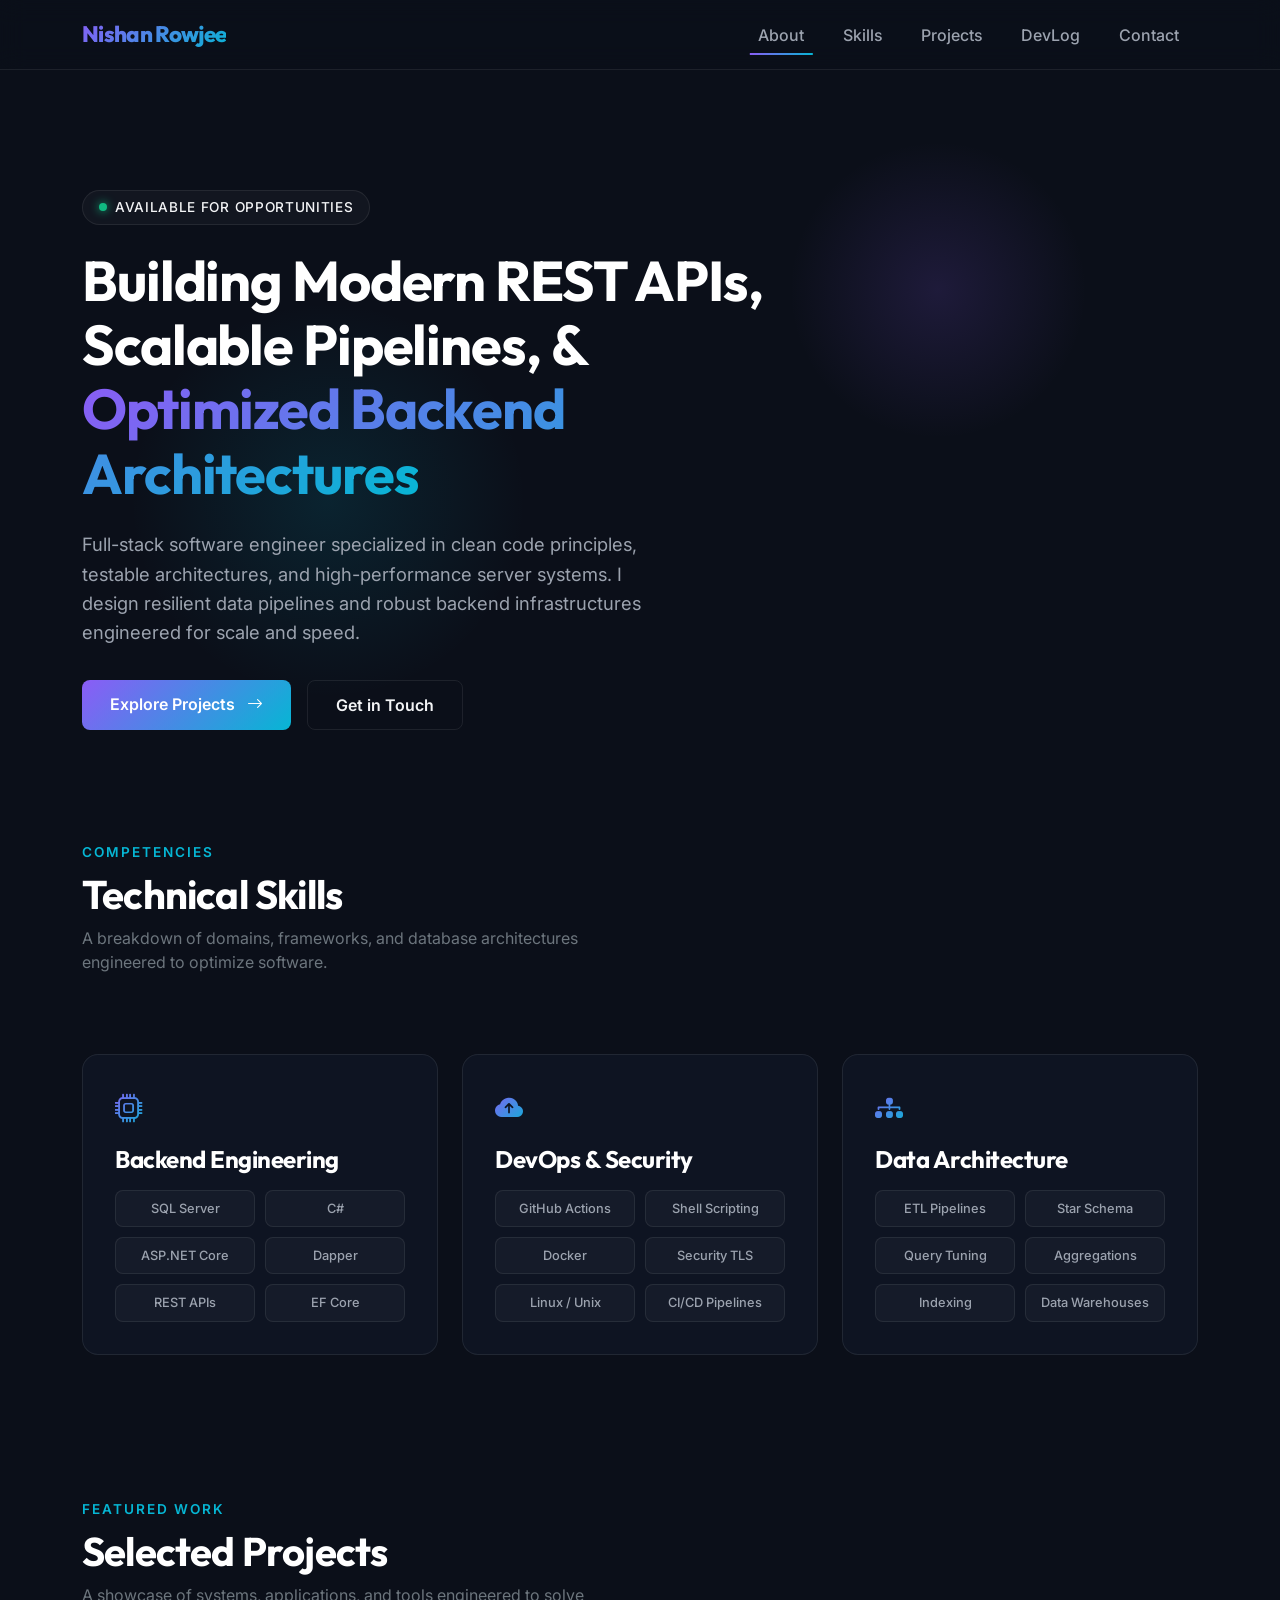
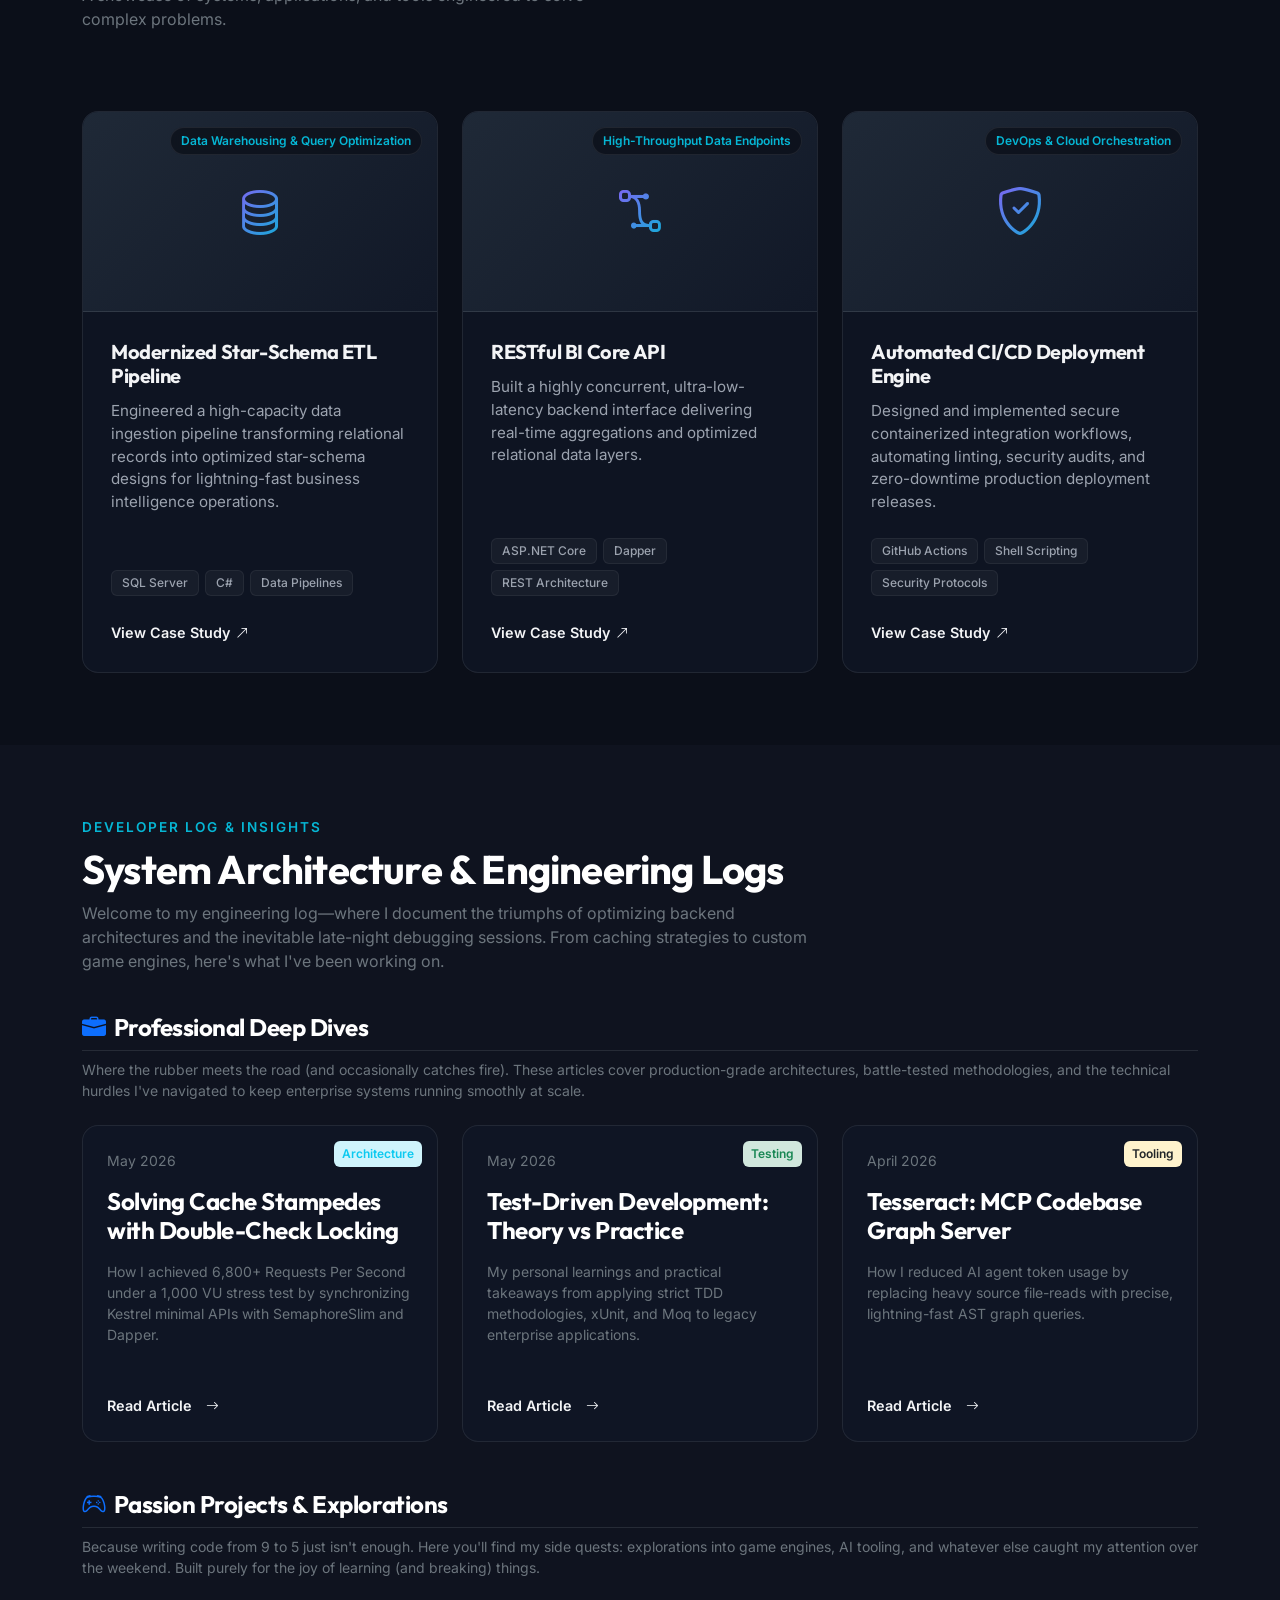
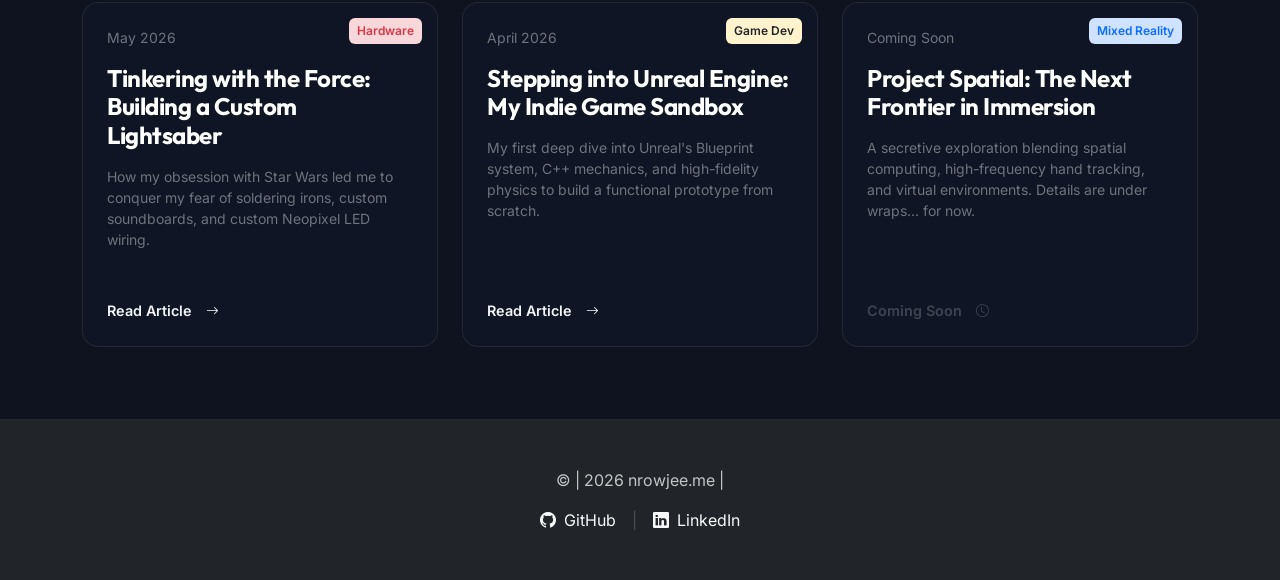
==== index.html @ 23c6cfbb "feat: add new blog posts and update site data and index page" ====
<!DOCTYPE html>
<html lang="en">

<head>
    <meta charset="UTF-8">
    <meta name="viewport" content="width=device-width, initial-scale=1.0">
    <title>Nishan Rowjee | Portfolio</title>

    <!-- SEO & Open Graph (OG) Meta Tags -->
    <meta name="description"
        content="Portfolio of Nishan Rowjee, showcasing high-performance REST APIs, scalable data pipelines, and optimized backend architectures.">
    <meta name="author" content="Nishan Rowjee">

    <!-- Open Graph / Facebook -->
    <meta property="og:type" content="website">
    <meta property="og:url" content="https://nrowjee.me/">
    <meta property="og:title" content="Nishan Rowjee | Backend Software Engineer">
    <meta property="og:description"
        content="Specialized in clean code principles, high-performance REST APIs, scalable data pipelines, and optimized backend infrastructures.">
    <meta property="og:image" content="https://nrowjee.me/assets/img/metadata-preview.png">

    <!-- Twitter -->
    <meta property="twitter:card" content="summary_large_image">
    <meta property="twitter:title" content="Nishan Rowjee | Backend Software Engineer">
    <meta property="twitter:description"
        content="Specialized in clean code, scalable data systems, and DevOps engineering.">

    <!-- Google Fonts: Outfit (Headings) and Inter (Body) -->
    <link rel="preconnect" href="https://fonts.googleapis.com">
    <link rel="preconnect" href="https://fonts.gstatic.com" crossorigin>
    <link
        href="https://fonts.googleapis.com/css2?family=Inter:wght@400;500;600;700&family=Outfit:wght@600;700;800&display=swap"
        rel="stylesheet">

    <!-- Bootstrap 5 CSS CDN -->
    <link href="https://cdn.jsdelivr.net/npm/bootstrap@5.3.3/dist/css/bootstrap.min.css" rel="stylesheet"
        integrity="sha384-QWTKZyjpPEjISv5WaRU9OFeRpok6YctnYmDr5pNlyT2bRjXh0JMhjY6hW+ALEwIH" crossorigin="anonymous">

    <!-- Bootstrap Icons CDN -->
    <link rel="stylesheet" href="https://cdn.jsdelivr.net/npm/bootstrap-icons@1.11.3/font/bootstrap-icons.min.css">

    <!-- Modular Custom Stylesheet -->
    <link rel="stylesheet" href="assets/css/style.css">
</head>

<body>

    <!-- 1. STICKY GLASSMORPHIC NAVBAR -->
    <nav class="navbar navbar-expand-lg navbar-dark sticky-top custom-navbar" id="main-nav">
        <div class="container">
            <a class="navbar-brand text-gradient" href="#">Nishan Rowjee</a>
            <button class="navbar-toggler border-0" type="button" data-bs-toggle="collapse"
                data-bs-target="#navbarContent" aria-controls="navbarContent" aria-expanded="false"
                aria-label="Toggle navigation">
                <span class="navbar-toggler-icon"></span>
            </button>
            <div class="collapse navbar-collapse" id="navbarContent">
                <ul class="navbar-nav ms-auto mb-2 mb-lg-0">
                    <li class="nav-item">
                        <a class="nav-link active" href="#about">About</a>
                    </li>
                    <li class="nav-item">
                        <a class="nav-link" href="#skills">Skills</a>
                    </li>
                    <li class="nav-item">
                        <a class="nav-link" href="#projects">Projects</a>
                    </li>
                    <li class="nav-item">
                        <a class="nav-link" href="#blog">DevLog</a>
                    </li>
                    <li class="nav-item">
                        <a class="nav-link" href="#contact">Contact</a>
                    </li>
                </ul>
            </div>
        </div>
    </nav>

    <!-- 2. HERO SECTION -->
    <header class="hero-section" id="about">
        <!-- Decorative Backdrop Gradients -->
        <div class="hero-decor-1"></div>
        <div class="hero-decor-2"></div>

        <div class="container">
            <div class="row align-items-center">
                <div class="col-lg-8">
                    <!-- Status Badge -->
                    <div class="hero-badge">
                        <span class="status-dot"></span>
                        Available for Opportunities
                    </div>

                    <!-- Headline -->
                    <h1 class="hero-title text-white">
                        Building Modern REST APIs, Scalable Pipelines, & <br>
                        <span class="text-gradient">Optimized Backend Architectures</span>
                    </h1>

                    <!-- Sub-text -->
                    <p class="hero-lead">
                        Full-stack software engineer specialized in clean code principles, testable architectures, and
                        high-performance server systems. I design resilient data pipelines and robust backend
                        infrastructures engineered for scale and speed.
                    </p>

                    <!-- Call To Action Buttons -->
                    <div class="d-flex flex-wrap gap-3">
                        <a href="#projects" class="btn btn-primary-custom glow-on-hover">
                            Explore Projects <i class="bi bi-arrow-right ms-2"></i>
                        </a>
                        <a href="#contact" class="btn btn-secondary-custom">
                            Get in Touch
                        </a>
                    </div>
                </div>
            </div>
        </div>
    </header>

    <!-- 2.5 CORE TECHNICAL SKILLS SECTION -->
    <section class="py-5" id="skills">
        <div class="container py-4">
            <div class="row section-title-area text-center text-md-start">
                <div class="col-lg-6">
                    <span class="section-subtitle">Competencies</span>
                    <h2 class="text-white fs-1">Technical Skills</h2>
                    <p class="text-secondary mt-2">A breakdown of domains, frameworks, and database architectures
                        engineered to optimize software.</p>
                </div>
            </div>

            <div class="row g-4">
                <!-- Skill Category 1 -->
                <div class="col-md-4">
                    <div class="skills-category-card">
                        <i class="bi bi-cpu skills-icon"></i>
                        <h3 class="text-white fs-4 mb-3">Backend Engineering</h3>
                        <div class="skills-grid">
                            <span class="skill-tag">SQL Server</span>
                            <span class="skill-tag">C#</span>
                            <span class="skill-tag">ASP.NET Core</span>
                            <span class="skill-tag">Dapper</span>
                            <span class="skill-tag">REST APIs</span>
                            <span class="skill-tag">EF Core</span>
                        </div>
                    </div>
                </div>
                <!-- Skill Category 2 -->
                <div class="col-md-4">
                    <div class="skills-category-card">
                        <i class="bi bi-cloud-arrow-up-fill skills-icon"></i>
                        <h3 class="text-white fs-4 mb-3">DevOps &amp; Security</h3>
                        <div class="skills-grid">
                            <span class="skill-tag">GitHub Actions</span>
                            <span class="skill-tag">Shell Scripting</span>
                            <span class="skill-tag">Docker</span>
                            <span class="skill-tag">Security TLS</span>
                            <span class="skill-tag">Linux / Unix</span>
                            <span class="skill-tag">CI/CD Pipelines</span>
                        </div>
                    </div>
                </div>
                <!-- Skill Category 3 -->
                <div class="col-md-4">
                    <div class="skills-category-card">
                        <i class="bi bi-diagram-3-fill skills-icon"></i>
                        <h3 class="text-white fs-4 mb-3">Data Architecture</h3>
                        <div class="skills-grid">
                            <span class="skill-tag">ETL Pipelines</span>
                            <span class="skill-tag">Star Schema</span>
                            <span class="skill-tag">Query Tuning</span>
                            <span class="skill-tag">Aggregations</span>
                            <span class="skill-tag">Indexing</span>
                            <span class="skill-tag">Data Warehouses</span>
                        </div>
                    </div>
                </div>
            </div>
        </div>
    </section>

    <!-- 3. PROJECTS GRID SECTION -->
    <section class="py-5" id="projects">
        <div class="container py-4">
            <!-- Header Grid Title -->
            <div class="row section-title-area text-center text-md-start">
                <div class="col-lg-6">
                    <span class="section-subtitle">Featured Work</span>
                    <h2 class="text-white fs-1">Selected Projects</h2>
                    <p class="text-secondary mt-2">A showcase of systems, applications, and tools engineered to solve
                        complex problems.</p>
                </div>
            </div>

            <!-- 3-Card Responsive Grid Wrapper -->
            <div class="row row-cols-1 row-cols-md-2 row-cols-lg-3 g-4">

                <!-- Project Card 1 -->
                <div class="col">
                    <article class="glass-card">
                        <div class="card-img-wrapper">
                            <span class="card-badge">Data Warehousing & Query Optimization</span>
                            <i class="bi bi-database project-icon"></i>
                        </div>
                        <div class="card-body">
                            <h3 class="card-title">Modernized Star-Schema ETL Pipeline</h3>
                            <p class="card-text">
                                Engineered a high-capacity data ingestion pipeline transforming relational records into
                                optimized star-schema designs for lightning-fast business intelligence operations.
                            </p>
                            <div class="tech-tags">
                                <span class="tech-pill">SQL Server</span>
                                <span class="tech-pill">C#</span>
                                <span class="tech-pill">Data Pipelines</span>
                            </div>
                            <div>
                                <a href="#" class="card-link" data-bs-toggle="modal" data-bs-target="#starSchemaModal"
                                    role="button" aria-label="View Modernized Star-Schema ETL Pipeline case study">
                                    View Case Study <i class="bi bi-arrow-up-right"></i>
                                </a>
                            </div>
                        </div>
                    </article>
                </div>

                <!-- Project Card 2 -->
                <div class="col">
                    <article class="glass-card">
                        <div class="card-img-wrapper">
                            <span class="card-badge">High-Throughput Data Endpoints</span>
                            <i class="bi bi-bezier2 project-icon"></i>
                        </div>
                        <div class="card-body">
                            <h3 class="card-title">RESTful BI Core API</h3>
                            <p class="card-text">
                                Built a highly concurrent, ultra-low-latency backend interface delivering real-time
                                aggregations and optimized relational data layers.
                            </p>
                            <div class="tech-tags">
                                <span class="tech-pill">ASP.NET Core</span>
                                <span class="tech-pill">Dapper</span>
                                <span class="tech-pill">REST Architecture</span>
                            </div>
                            <div>
                                <a href="#" class="card-link" data-bs-toggle="modal" data-bs-target="#biApiModal"
                                    role="button" aria-label="View RESTful BI Core API case study">
                                    View Case Study <i class="bi bi-arrow-up-right"></i>
                                </a>
                            </div>
                        </div>
                    </article>
                </div>

                <!-- Project Card 3 -->
                <div class="col">
                    <article class="glass-card">
                        <div class="card-img-wrapper">
                            <span class="card-badge">DevOps & Cloud Orchestration</span>
                            <i class="bi bi-shield-check project-icon"></i>
                        </div>
                        <div class="card-body">
                            <h3 class="card-title">Automated CI/CD Deployment Engine</h3>
                            <p class="card-text">
                                Designed and implemented secure containerized integration workflows, automating linting,
                                security audits, and zero-downtime production deployment releases.
                            </p>
                            <div class="tech-tags">
                                <span class="tech-pill">GitHub Actions</span>
                                <span class="tech-pill">Shell Scripting</span>
                                <span class="tech-pill">Security Protocols</span>
                            </div>
                            <div>
                                <a href="#" class="card-link" data-bs-toggle="modal" data-bs-target="#cicdModal"
                                    role="button" aria-label="View Automated CI/CD Deployment Engine case study">
                                    View Case Study <i class="bi bi-arrow-up-right"></i>
                                </a>
                            </div>
                        </div>
                    </article>
                </div>

            </div>
        </div>
    </section>

    <!-- 3.5 DEVELOPER BLOG SECTION -->
    <section class="py-5" id="blog" style="background-color: #0f131f;">
        <div class="container py-4">
            <div class="row section-title-area text-center text-md-start mb-4">
                <div class="col-lg-8">
                    <span class="section-subtitle">Developer Log & Insights</span>
                    <h2 class="text-white fs-1">System Architecture & Engineering Logs</h2>
                    <p class="text-secondary mt-2">
                        Welcome to my engineering log—where I document the triumphs of optimizing backend architectures
                        and the inevitable late-night debugging sessions. From caching strategies to custom game
                        engines, here's what I've been working on.
                    </p>
                </div>
            </div>

            <!-- Professional Section -->
            <div class="mb-4">
                <h3 class="text-white fs-4 mt-4 mb-2 border-bottom border-secondary border-opacity-25 pb-2">
                    <i class="bi bi-briefcase-fill me-2 text-primary"></i>Professional Deep Dives
                </h3>
                <p class="text-secondary small">
                    Where the rubber meets the road (and occasionally catches fire). These articles cover
                    production-grade architectures, battle-tested methodologies, and the technical hurdles I've
                    navigated to keep enterprise systems running smoothly at scale.
                </p>
            </div>
            <div class="row row-cols-1 row-cols-md-3 g-4 mb-5" id="devlog-professional-container"></div>

            <!-- Passion Projects Section -->
            <div class="mb-4 mt-5">
                <h3 class="text-white fs-4 mb-2 border-bottom border-secondary border-opacity-25 pb-2">
                    <i class="bi bi-controller me-2 text-primary"></i>Passion Projects & Explorations
                </h3>
                <p class="text-secondary small">
                    Because writing code from 9 to 5 just isn't enough. Here you'll find my side quests: explorations
                    into game engines, AI tooling, and whatever else caught my attention over the weekend. Built purely
                    for the joy of learning (and breaking) things.
                </p>
            </div>
            <div class="row row-cols-1 row-cols-md-3 g-4" id="devlog-passion-container"></div>
        </div>
    </section>

    <!-- 4. CONTACT & FOOTER SECTION -->
    <hr class="border-secondary opacity-25 m-0">
    <footer class="py-5 text-white" id="contact" style="background-color: #212529 !important;">
        <div class="container text-center">
            <p class="text-light opacity-75 mb-3">
                &copy; | 2026 nrowjee.me |
            </p>
            <div class="d-flex justify-content-center gap-3">
                <a href="https://github.com/Raienryujin" target="_blank" rel="noopener noreferrer"
                    class="text-light text-decoration-none link-secondary">
                    <i class="bi bi-github me-1"></i> GitHub
                </a>
                <span class="text-secondary opacity-50">|</span>
                <a href="https://www.linkedin.com/in/nrowjee/" class="text-light text-decoration-none link-secondary">
                    <i class="bi bi-linkedin me-1"></i> LinkedIn
                </a>
            </div>
        </div>
    </footer>

    <!-- CASE STUDY MODALS -->
    <!-- CASE STUDY MODAL 1 -->
    <div class="modal fade glass-modal" id="starSchemaModal" tabindex="-1" aria-labelledby="starSchemaModalLabel"
        aria-hidden="true">
        <div class="modal-dialog modal-dialog-centered modal-lg">
            <div class="modal-content">
                <div class="modal-header">
                    <h2 class="modal-title fs-4 text-white" id="starSchemaModalLabel">Case Study: Modernized Star-Schema
                        ETL Pipeline</h2>
                    <button type="button" class="btn-close" data-bs-dismiss="modal" aria-label="Close"></button>
                </div>
                <div class="modal-body">
                    <div class="row g-4">
                        <div class="col-md-6">
                            <div class="modal-detail-card">
                                <h3 class="modal-section-title">The Challenge</h3>
                                <p class="text-secondary small mb-0">
                                    A complex, legacy SQL stored procedure processing massive daily timesheet and
                                    transactional records was causing massive database thread blocks and 6+ hour
                                    reporting latency.
                                </p>
                            </div>
                        </div>
                        <div class="col-md-6">
                            <div class="modal-detail-card">
                                <h3 class="modal-section-title">The Solution</h3>
                                <p class="text-secondary small mb-3">
                                    Transitioned processing logic entirely out of the database layer into a decoupled,
                                    high-performance C# migration engine. Remodeled the transactional operational stores
                                    into a pristine Star Schema data warehouse with highly optimized dimensional tables
                                    and columnstore indexing.
                                </p>
                                <div class="text-center p-3 mb-3 border border-secondary rounded border-opacity-25">
                                    <em class="text-secondary small">[ Architecture / C4 Model Diagram Placeholder
                                        ]</em>
                                </div>
                            </div>
                        </div>
                        <div class="col-12">
                            <div class="modal-detail-card">
                                <h3 class="modal-section-title">Key Architecture &amp; Metrics</h3>
                                <ul class="text-secondary small mb-0">
                                    <li><strong>Query Latency reduced by 94%</strong> (analytical lookups down from
                                        minutes to sub-seconds).</li>
                                    <li><strong>Strict Transactional Data Integrity</strong> using safe decoupled
                                        batch-loading pipelines handling millions of rows.</li>
                                    <li>Processing over <strong>5,000,000 daily transactional records</strong> with
                                        automated validation and zero sync errors.</li>
                                </ul>
                                <div class="bg-dark border border-secondary border-opacity-25 rounded p-3 mt-4">
                                    <p class="text-secondary small mb-3">
                                        Due to enterprise confidentiality, the original source code is private. However,
                                        you can review a sanitized, open-source implementation of this core
                                        architectural pattern on my GitHub.
                                    </p>
                                    <a href="#" class="btn btn-primary btn-sm btn-primary-custom" role="button">
                                        View Sanctioned PoC Repository
                                    </a>
                                </div>
                            </div>
                        </div>
                    </div>
                </div>
                <div class="modal-footer">
                    <button type="button" class="btn btn-secondary-custom btn-sm" data-bs-dismiss="modal">Close
                        Project</button>
                </div>
            </div>
        </div>
    </div>

    <!-- CASE STUDY MODAL 2 -->
    <div class="modal fade glass-modal" id="biApiModal" tabindex="-1" aria-labelledby="biApiModalLabel"
        aria-hidden="true">
        <div class="modal-dialog modal-dialog-centered modal-lg">
            <div class="modal-content">
                <div class="modal-header">
                    <h2 class="modal-title fs-4 text-white" id="biApiModalLabel">Case Study: RESTful BI Core API</h2>
                    <button type="button" class="btn-close" data-bs-dismiss="modal" aria-label="Close"></button>
                </div>
                <div class="modal-body">
                    <div class="row g-4">
                        <div class="col-md-6">
                            <div class="modal-detail-card">
                                <h3 class="modal-section-title">The Challenge</h3>
                                <p class="text-secondary small mb-0">
                                    Analytical dashboards experienced devastating database thread pool exhaustion and
                                    severe latency bottlenecks when reading aggregate views under highly concurrent
                                    query streams.
                                </p>
                            </div>
                        </div>
                        <div class="col-md-6">
                            <div class="modal-detail-card">
                                <h3 class="modal-section-title">The Solution</h3>
                                <p class="text-secondary small mb-3">
                                    Built an ultra-low-latency ASP.NET Core Minimal API utilizing Dapper for
                                    zero-overhead SQL mapping. Implemented the **Lookaside Cache pattern** via
                                    <code>IMemoryCache</code> and resolved a database connection pool exhaustion (Cache
                                    Stampede) bottleneck under high load. This was achieved by introducing a
                                    **Double-Check Locking pattern** using a static
                                    <code>ConcurrentDictionary&lt;string, SemaphoreSlim&gt;</code> to serialize database
                                    hits during cold starts.
                                </p>
                                <div
                                    class="text-center p-3 mb-3 border border-secondary rounded border-opacity-25 bg-dark bg-opacity-50">
                                    <em class="text-white small font-monospace d-block mb-1">Double-Check Locking Cache
                                        Pattern</em>
                                    <span class="text-secondary small d-block">TryGetValue &rarr;
                                        SemaphoreSlim.WaitAsync() &rarr; TryGetValue (Again) &rarr; Dapper Query &rarr;
                                        Cache.Set()</span>
                                </div>
                            </div>
                        </div>
                        <div class="col-12">
                            <div class="modal-detail-card">
                                <h3 class="modal-section-title">Key Architecture &amp; Metrics</h3>
                                <ul class="text-secondary small mb-0">
                                    <li><strong>P(95) Latency of 0.66 ms:</strong> Flawless sub-millisecond
                                        responsiveness under massive concurrent load.</li>
                                    <li><strong>6,800+ Requests Per Second:</strong> Sustained high throughput under
                                        extreme stress test conditions.</li>
                                    <li><strong>1,000 Concurrent VUs:</strong> Handled massive concurrent virtual users
                                        with 100% request success rate (HTTP 200) and zero thread pool exhaustion.</li>
                                    <li><strong>Zero Log Overhead:</strong> Stripped blocking Kestrel loggers to
                                        eliminate internal logging bottlenecks.</li>
                                </ul>
                                <div class="bg-dark border border-secondary border-opacity-25 rounded p-3 mt-4">
                                    <p class="text-secondary small mb-2">
                                        Due to enterprise confidentiality, the original source code is private. However,
                                        you can review a sanitized, open-source implementation of this core
                                        architectural pattern on my GitHub.
                                    </p>
                                    <a href="https://github.com/Raienryujin/BiCore-HighConcurrency-PoC" target="_blank"
                                        rel="noopener noreferrer" class="btn btn-primary-custom btn-sm mt-2"
                                        role="button">
                                        <i class="bi bi-github me-1"></i> View Sanctioned PoC Repository
                                    </a>
                                </div>
                            </div>
                        </div>
                    </div>
                </div>
                <div class="modal-footer">
                    <button type="button" class="btn btn-secondary-custom btn-sm" data-bs-dismiss="modal">Close
                        Project</button>
                </div>
            </div>
        </div>
    </div>

    <!-- CASE STUDY MODAL 3 -->
    <div class="modal fade glass-modal" id="cicdModal" tabindex="-1" aria-labelledby="cicdModalLabel"
        aria-hidden="true">
        <div class="modal-dialog modal-dialog-centered modal-lg">
            <div class="modal-content">
                <div class="modal-header">
                    <h2 class="modal-title fs-4 text-white" id="cicdModalLabel">Case Study: Automated CI/CD Deployment
                        Engine</h2>
                    <button type="button" class="btn-close" data-bs-dismiss="modal" aria-label="Close"></button>
                </div>
                <div class="modal-body">
                    <div class="row g-4">
                        <div class="col-md-6">
                            <div class="modal-detail-card">
                                <h3 class="modal-section-title">The Challenge</h3>
                                <p class="text-secondary small mb-0">
                                    Manual release procedures delayed staging deployments, leading to integration
                                    conflicts, security exposure, and deployment downtime.
                                </p>
                            </div>
                        </div>
                        <div class="col-md-6">
                            <div class="modal-detail-card">
                                <h3 class="modal-section-title">The Solution</h3>
                                <p class="text-secondary small mb-3">
                                    Orchestrated a secure cloud-native deployment platform utilizing GitHub Actions
                                    workflows, containerized Docker builds, and custom bash validation scripts.
                                </p>
                                <div class="text-center p-3 mb-3 border border-secondary rounded border-opacity-25">
                                    <em class="text-secondary small">[ Architecture / C4 Model Diagram Placeholder
                                        ]</em>
                                </div>
                            </div>
                        </div>
                        <div class="col-12">
                            <div class="modal-detail-card">
                                <h3 class="modal-section-title">Key Architecture &amp; Metrics</h3>
                                <ul class="text-secondary small mb-0">
                                    <li>Achieved **100% automated blue-green releases** with zero active deployment
                                        downtime.</li>
                                    <li>Integrated compliance verification scripts auditing for **TLS 1.3 and security
                                        header configurations**.</li>
                                    <li>Reduced time-to-production from **45 minutes to under 4 minutes**.</li>
                                </ul>
                                <div class="bg-dark border border-secondary border-opacity-25 rounded p-3 mt-4">
                                    <p class="text-secondary small mb-3">
                                        Due to enterprise confidentiality, the original source code is private. However,
                                        you can review a sanitized, open-source implementation of this core
                                        architectural pattern on my GitHub.
                                    </p>
                                    <a href="#" class="btn btn-primary btn-sm btn-primary-custom" role="button">
                                        View Sanctioned PoC Repository
                                    </a>
                                </div>
                            </div>
                        </div>
                    </div>
                </div>
                <div class="modal-footer">
                    <button type="button" class="btn btn-secondary-custom btn-sm" data-bs-dismiss="modal">Close
                        Project</button>
                </div>
            </div>
        </div>
    </div>

    <!-- Bootstrap 5 Bundle JS (includes Popper) CDN -->
    <script src="https://cdn.jsdelivr.net/npm/bootstrap@5.3.3/dist/js/bootstrap.bundle.min.js"
        integrity="sha384-YvpcrYf0tY3lHB60NNkmXc5s9fDVZLESaAA55NDzOxhy9GkcIdslK1eN7N6jIeHz"
        crossorigin="anonymous"></script>

    <!-- Simple JS to dynamically highlight active nav elements on scroll -->
    <script>
        document.addEventListener('DOMContentLoaded', () => {
            const sections = document.querySelectorAll('section, header');
            const navLinks = document.querySelectorAll('.custom-navbar .nav-link');

            window.addEventListener('scroll', () => {
                let current = '';
                sections.forEach(section => {
                    const sectionTop = section.offsetTop;
                    const sectionHeight = section.clientHeight;
                    if (pageYOffset >= (sectionTop - 120)) {
                        current = section.getAttribute('id');
                    }
                });

                navLinks.forEach(link => {
                    link.classList.remove('active');
                    if (link.getAttribute('href') === `#${current}`) {
                        link.classList.add('active');
                    }
                });
            });
        });
    </script>

    <!-- Script to dynamically load the DevLog posts -->
    <script>
        document.addEventListener('DOMContentLoaded', () => {
            const professionalContainer = document.getElementById('devlog-professional-container');
            const passionContainer = document.getElementById('devlog-passion-container');

            if (!professionalContainer || !passionContainer) return;

            async function loadDevLog() {
                try {
                    const response = await fetch('assets/data/devlog.json');
                    if (!response.ok) {
                        throw new Error(`HTTP error! Status: ${response.status}`);
                    }
                    const data = await response.json();

                    const renderPosts = (posts, container) => {
                        let htmlContent = '';
                        posts.forEach(post => {
                            let badgeClass = 'bg-primary-subtle text-primary';

                            // Color mapping
                            if (post.category === 'Testing' || post.category === 'Frontend') {
                                badgeClass = 'bg-success-subtle text-success';
                            } else if (post.category === 'Backend' || post.category === 'Architecture') {
                                badgeClass = 'bg-info-subtle text-info';
                            } else if (post.category === 'Game Dev' || post.category === 'Tooling') {
                                badgeClass = 'bg-warning-subtle text-warning text-dark';
                            } else if (post.category === 'Hardware') {
                                badgeClass = 'bg-danger-subtle text-danger';
                            } else if (post.category === 'Mixed Reality') {
                                badgeClass = 'bg-primary-subtle text-primary';
                            }

                            htmlContent += `
                                <div class="col">
                                    <article class="glass-card h-100 d-flex flex-column justify-content-between">
                                        <div class="card-body p-4">
                                            <div class="d-flex justify-content-between align-items-center mb-3">
                                                <span class="card-badge ${badgeClass} border-0 px-2 py-1 rounded small">${post.category}</span>
                                                <span class="text-secondary small">${post.date}</span>
                                            </div>
                                            <h3 class="text-white fs-4 mb-3">${post.title}</h3>
                                            <p class="text-secondary small mb-4">${post.description}</p>
                                        </div>
                                        <div class="p-4 pt-0">
                                            ${post.link === '#' || post.link === '' ? `
                                            <span class="card-link d-inline-flex align-items-center text-secondary opacity-50" style="cursor: not-allowed;" aria-label="Article coming soon: ${post.title}">
                                                Coming Soon <i class="bi bi-clock ms-2"></i>
                                            </span>
                                            ` : `
                                            <a href="${post.link}" class="card-link d-inline-flex align-items-center" aria-label="Read article: ${post.title}">
                                                Read Article <i class="bi bi-arrow-right ms-2"></i>
                                            </a>
                                            `}
                                        </div>
                                    </article>
                                </div>
                            `;
                        });
                        container.innerHTML = htmlContent;
                    };

                    renderPosts(data.professional, professionalContainer);
                    renderPosts(data.passion, passionContainer);

                } catch (error) {
                    console.error('Error fetching devlog data:', error);
                    const errorHtml = `
                        <div class="col-12 text-center py-4">
                            <div class="p-4 border border-danger border-opacity-25 rounded bg-danger-subtle text-danger bg-opacity-10">
                                <i class="bi bi-exclamation-triangle-fill fs-2 mb-2 d-block"></i>
                                <h4 class="fs-5">Unable to Load Developer Logs</h4>
                                <p class="small mb-0 opacity-75">We encountered an issue fetching the latest insights. Please check back shortly or refresh the page.</p>
                            </div>
                        </div>
                    `;
                    professionalContainer.innerHTML = errorHtml;
                    passionContainer.innerHTML = errorHtml;
                }
            }

            loadDevLog();
        });
    </script>
</body>

</html>
---- assets/css/style.css ----
/* Custom Modular Stylesheet for Nishan Rowjee's Portfolio */

/* ----------------------------------------------------
   1. DESIGN SYSTEM & VARIABLE DEFINITIONS
---------------------------------------------------- */
:root {
  --bg-primary: #0b0f19;
  --bg-secondary: #111827;
  --bg-card: rgba(17, 24, 39, 0.7);
  --bg-glass-nav: rgba(11, 15, 25, 0.8);

  --text-primary: #f3f4f6;
  --text-secondary: #9ca3af;
  --text-muted: #6b7280;

  --accent-purple: #8b5cf6;
  --accent-cyan: #06b6d4;
  --accent-gradient: linear-gradient(135deg, #8b5cf6 0%, #06b6d4 100%);

  --border-glass: rgba(255, 255, 255, 0.08);
  --border-glass-hover: rgba(255, 255, 255, 0.16);

  --shadow-glow: 0 10px 30px -10px rgba(6, 182, 212, 0.15);
  --shadow-card-hover: 0 20px 40px -15px rgba(139, 92, 246, 0.25);

  --font-heading: 'Outfit', -apple-system, BlinkMacSystemFont, "Segoe UI", Roboto, sans-serif;
  --font-body: 'Inter', -apple-system, BlinkMacSystemFont, "Segoe UI", Roboto, sans-serif;

  --transition-smooth: all 0.3s cubic-bezier(0.4, 0, 0.2, 1);
}

/* ----------------------------------------------------
   2. GLOBAL STYLES & RESET
---------------------------------------------------- */
html {
  scroll-behavior: smooth;
}

body {
  background-color: var(--bg-primary);
  color: var(--text-primary);
  font-family: var(--font-body);
  overflow-x: hidden;
  position: relative;
}

/* Custom Scrollbar */
::-webkit-scrollbar {
  width: 8px;
}

::-webkit-scrollbar-track {
  background: var(--bg-primary);
}

::-webkit-scrollbar-thumb {
  background: #1f2937;
  border-radius: 4px;
}

::-webkit-scrollbar-thumb:hover {
  background: #374151;
}

/* Typography Selection */
h1,
h2,
h3,
h4,
h5,
h6 {
  font-family: var(--font-heading);
  font-weight: 700;
  letter-spacing: -0.02em;
}

/* Utility Gradients & Badges */
.text-gradient {
  background: var(--accent-gradient);
  -webkit-background-clip: text;
  -webkit-text-fill-color: transparent;
  background-clip: text;
}

.bg-gradient-accent {
  background: var(--accent-gradient);
}

.glow-on-hover {
  position: relative;
  transition: var(--transition-smooth);
}

.glow-on-hover:hover {
  box-shadow: 0 0 20px rgba(6, 182, 212, 0.4);
}

/* ----------------------------------------------------
   3. NAVIGATION (GLASSMORPHIC NAVBAR)
---------------------------------------------------- */
.custom-navbar {
  background: var(--bg-glass-nav);
  backdrop-filter: blur(12px);
  -webkit-backdrop-filter: blur(12px);
  border-bottom: 1px solid var(--border-glass);
  padding: 0.8rem 0;
  transition: var(--transition-smooth);
}

.custom-navbar .navbar-brand {
  font-family: var(--font-heading);
  font-weight: 800;
  font-size: 1.4rem;
  letter-spacing: -0.03em;
}

.custom-navbar .nav-link {
  color: var(--text-secondary) !important;
  font-weight: 500;
  padding: 0.5rem 1rem !important;
  margin: 0 0.2rem;
  position: relative;
  transition: var(--transition-smooth);
}

.custom-navbar .nav-link::after {
  content: '';
  position: absolute;
  bottom: 0;
  left: 50%;
  width: 0;
  height: 2px;
  background: var(--accent-gradient);
  transition: var(--transition-smooth);
  transform: translateX(-50%);
}

.custom-navbar .nav-link:hover {
  color: var(--text-primary) !important;
}

.custom-navbar .nav-link:hover::after,
.custom-navbar .nav-link.active::after {
  width: 80%;
}

/* ----------------------------------------------------
   4. HERO SECTION
---------------------------------------------------- */
.hero-section {
  min-height: 75vh;
  display: flex;
  align-items: center;
  position: relative;
  padding: 120px 0 40px 0;
}

/* Hero Decorative Backdrops */
.hero-decor-1 {
  position: absolute;
  width: 300px;
  height: 300px;
  background: radial-gradient(circle, rgba(139, 92, 246, 0.15) 0%, rgba(0, 0, 0, 0) 70%);
  top: 10%;
  right: 15%;
  z-index: -1;
  pointer-events: none;
}

.hero-decor-2 {
  position: absolute;
  width: 400px;
  height: 400px;
  background: radial-gradient(circle, rgba(6, 182, 212, 0.12) 0%, rgba(0, 0, 0, 0) 70%);
  bottom: 10%;
  left: 10%;
  z-index: -1;
  pointer-events: none;
}

.hero-badge {
  background: rgba(255, 255, 255, 0.03);
  border: 1px solid var(--border-glass);
  padding: 6px 16px;
  border-radius: 50px;
  font-size: 0.85rem;
  font-weight: 500;
  letter-spacing: 0.05em;
  text-transform: uppercase;
  color: var(--text-primary);
  display: inline-flex;
  align-items: center;
  gap: 8px;
  margin-bottom: 1.5rem;
}

.hero-badge .status-dot {
  width: 8px;
  height: 8px;
  border-radius: 50%;
  background-color: #10b981;
  box-shadow: 0 0 10px #10b981;
  animation: pulse-dot 2s infinite;
}

@keyframes pulse-dot {
  0% {
    transform: scale(0.95);
    opacity: 0.5;
  }

  50% {
    transform: scale(1.1);
    opacity: 1;
  }

  100% {
    transform: scale(0.95);
    opacity: 0.5;
  }
}

.hero-title {
  font-size: 3.5rem;
  line-height: 1.15;
  margin-bottom: 1.5rem;
}

@media (max-width: 768px) {
  .hero-title {
    font-size: 2.5rem;
  }
}

.hero-lead {
  color: var(--text-secondary);
  font-size: 1.15rem;
  line-height: 1.6;
  max-width: 600px;
  margin-bottom: 2rem;
}

/* Custom Buttons */
.btn-primary-custom {
  background: var(--accent-gradient);
  border: none;
  color: #fff !important;
  font-weight: 600;
  padding: 12px 28px;
  border-radius: 8px;
  transition: var(--transition-smooth);
}

.btn-primary-custom:hover {
  transform: translateY(-2px);
  box-shadow: 0 10px 20px -5px rgba(139, 92, 246, 0.5);
}

.btn-secondary-custom {
  background: transparent;
  border: 1px solid var(--border-glass);
  color: var(--text-primary) !important;
  font-weight: 600;
  padding: 12px 28px;
  border-radius: 8px;
  transition: var(--transition-smooth);
}

.btn-secondary-custom:hover {
  background: rgba(255, 255, 255, 0.05);
  border-color: var(--border-glass-hover);
  transform: translateY(-2px);
}

/* ----------------------------------------------------
   5. PORTFOLIO / PROJECTS SECTION
---------------------------------------------------- */
.section-title-area {
  margin-bottom: 4rem;
  position: relative;
}

.section-subtitle {
  color: var(--accent-cyan);
  text-transform: uppercase;
  font-size: 0.85rem;
  letter-spacing: 0.15em;
  font-weight: 600;
  margin-bottom: 0.5rem;
  display: block;
}

.glass-card {
  background: var(--bg-card);
  backdrop-filter: blur(10px);
  -webkit-backdrop-filter: blur(10px);
  border: 1px solid var(--border-glass);
  border-radius: 16px;
  overflow: hidden;
  height: 100%;
  display: flex;
  flex-direction: column;
  transition: var(--transition-smooth);
}

.glass-card:hover {
  transform: translateY(-8px);
  border-color: var(--border-glass-hover);
  box-shadow: var(--shadow-card-hover);
}

.card-img-wrapper {
  position: relative;
  overflow: hidden;
  height: 200px;
  background: linear-gradient(135deg, #1f2937 0%, #111827 100%);
  display: flex;
  align-items: center;
  justify-content: center;
  border-bottom: 1px solid var(--border-glass);
}

.card-img-wrapper .project-icon {
  font-size: 3rem;
  background: var(--accent-gradient);
  -webkit-background-clip: text;
  -webkit-text-fill-color: transparent;
  background-clip: text;
  transition: var(--transition-smooth);
}

.glass-card:hover .project-icon {
  transform: scale(1.1) rotate(5deg);
}

.card-badge {
  position: absolute;
  top: 15px;
  right: 15px;
  background: rgba(11, 15, 25, 0.75);
  backdrop-filter: blur(4px);
  border: 1px solid var(--border-glass);
  padding: 4px 10px;
  border-radius: 50px;
  font-size: 0.75rem;
  font-weight: 600;
  color: var(--accent-cyan);
}

.glass-card .card-body {
  padding: 1.75rem;
  display: flex;
  flex-direction: column;
  flex-grow: 1;
}

.glass-card .card-title {
  font-size: 1.25rem;
  margin-bottom: 0.75rem;
  color: var(--text-primary);
  transition: var(--transition-smooth);
}

.glass-card:hover .card-title {
  color: var(--accent-cyan);
}

.glass-card .card-text {
  color: var(--text-secondary);
  font-size: 0.95rem;
  line-height: 1.5;
  margin-bottom: 1.5rem;
  flex-grow: 1;
}

.tech-tags {
  display: flex;
  flex-wrap: wrap;
  gap: 6px;
  margin-bottom: 1.5rem;
}

.tech-pill {
  background: rgba(255, 255, 255, 0.04);
  border: 1px solid rgba(255, 255, 255, 0.06);
  color: var(--text-secondary);
  padding: 3px 10px;
  border-radius: 6px;
  font-size: 0.75rem;
  font-weight: 500;
  transition: var(--transition-smooth);
}

.glass-card:hover .tech-pill {
  border-color: rgba(6, 182, 212, 0.2);
  color: var(--text-primary);
}

.card-link {
  color: var(--text-primary);
  text-decoration: none;
  font-size: 0.9rem;
  font-weight: 600;
  display: inline-flex;
  align-items: center;
  gap: 6px;
  transition: var(--transition-smooth);
}

.card-link:hover {
  color: var(--accent-cyan);
}

.card-link i {
  font-size: 0.8rem;
  transition: var(--transition-smooth);
}

.card-link:hover i {
  transform: translateX(4px);
}

/* ----------------------------------------------------
   6. CONTACT & FOOTER SECTION
---------------------------------------------------- */
.contact-section {
  padding: 100px 0 60px 0;
  position: relative;
}

.contact-card {
  background: linear-gradient(135deg, rgba(139, 92, 246, 0.03) 0%, rgba(6, 182, 212, 0.03) 100%);
  border: 1px solid var(--border-glass);
  border-radius: 24px;
  padding: 4rem 2rem;
  text-align: center;
  backdrop-filter: blur(10px);
  -webkit-backdrop-filter: blur(10px);
}

.social-links {
  display: flex;
  justify-content: center;
  gap: 15px;
  margin-top: 2rem;
}

.social-btn {
  width: 50px;
  height: 50px;
  border-radius: 50%;
  background: rgba(255, 255, 255, 0.03);
  border: 1px solid var(--border-glass);
  color: var(--text-secondary);
  display: flex;
  align-items: center;
  justify-content: center;
  font-size: 1.25rem;
  text-decoration: none;
  transition: var(--transition-smooth);
}

.social-btn:hover {
  color: #fff;
  transform: translateY(-5px);
}

.social-btn.github:hover {
  background: #24292e;
  border-color: #24292e;
  box-shadow: 0 10px 20px -5px rgba(36, 41, 46, 0.6);
}

.social-btn.linkedin:hover {
  background: #0077b5;
  border-color: #0077b5;
  box-shadow: 0 10px 20px -5px rgba(0, 119, 181, 0.6);
}

.social-btn.email:hover {
  background: var(--accent-cyan);
  border-color: var(--accent-cyan);
  box-shadow: 0 10px 20px -5px rgba(6, 182, 212, 0.6);
}

.footer-divider {
  border-top: 1px solid var(--border-glass);
  margin: 4rem 0 2rem 0;
}

.footer-text {
  color: var(--text-muted);
  font-size: 0.85rem;
}

/* ----------------------------------------------------
   7. CORE SKILLS GRID
---------------------------------------------------- */
.skills-category-card {
  background: var(--bg-card);
  backdrop-filter: blur(10px);
  -webkit-backdrop-filter: blur(10px);
  border: 1px solid var(--border-glass);
  border-radius: 16px;
  padding: 2rem;
  height: 100%;
  transition: var(--transition-smooth);
}

.skills-category-card:hover {
  border-color: var(--border-glass-hover);
  box-shadow: var(--shadow-glow);
  transform: translateY(-4px);
}

.skills-icon {
  font-size: 1.75rem;
  background: var(--accent-gradient);
  -webkit-background-clip: text;
  -webkit-text-fill-color: transparent;
  background-clip: text;
  margin-bottom: 1rem;
  display: inline-block;
}

.skills-grid {
  display: grid;
  grid-template-columns: repeat(auto-fill, minmax(110px, 1fr));
  gap: 10px;
}

.skill-tag {
  background: rgba(255, 255, 255, 0.03);
  border: 1px solid var(--border-glass);
  border-radius: 8px;
  padding: 8px 12px;
  font-size: 0.8rem;
  font-weight: 500;
  text-align: center;
  color: var(--text-secondary);
  transition: var(--transition-smooth);
}

.skill-tag:hover {
  background: rgba(139, 92, 246, 0.08);
  border-color: rgba(139, 92, 246, 0.3);
  color: var(--text-primary);
  transform: scale(1.05);
}

/* ----------------------------------------------------
   8. GLASSMORPHIC CASE STUDY MODALS
---------------------------------------------------- */
.glass-modal .modal-content {
  background: rgba(11, 15, 25, 0.9);
  backdrop-filter: blur(20px);
  -webkit-backdrop-filter: blur(20px);
  border: 1px solid var(--border-glass);
  border-radius: 20px;
  color: var(--text-primary);
}

.glass-modal .modal-header {
  border-bottom: 1px solid var(--border-glass);
  padding: 1.5rem;
}

.glass-modal .modal-footer {
  border-top: 1px solid var(--border-glass);
  padding: 1.5rem;
}

.glass-modal .btn-close {
  filter: invert(1);
  opacity: 0.7;
  transition: var(--transition-smooth);
}

.glass-modal .btn-close:hover {
  opacity: 1;
}

.modal-section-title {
  color: var(--accent-cyan);
  font-size: 0.9rem;
  text-transform: uppercase;
  letter-spacing: 0.1em;
  font-weight: 600;
  margin-bottom: 0.75rem;
}

.modal-detail-card {
  background: rgba(255, 255, 255, 0.02);
  border: 1px solid var(--border-glass);
  border-radius: 12px;
  padding: 1.25rem;
  height: 100%;
}
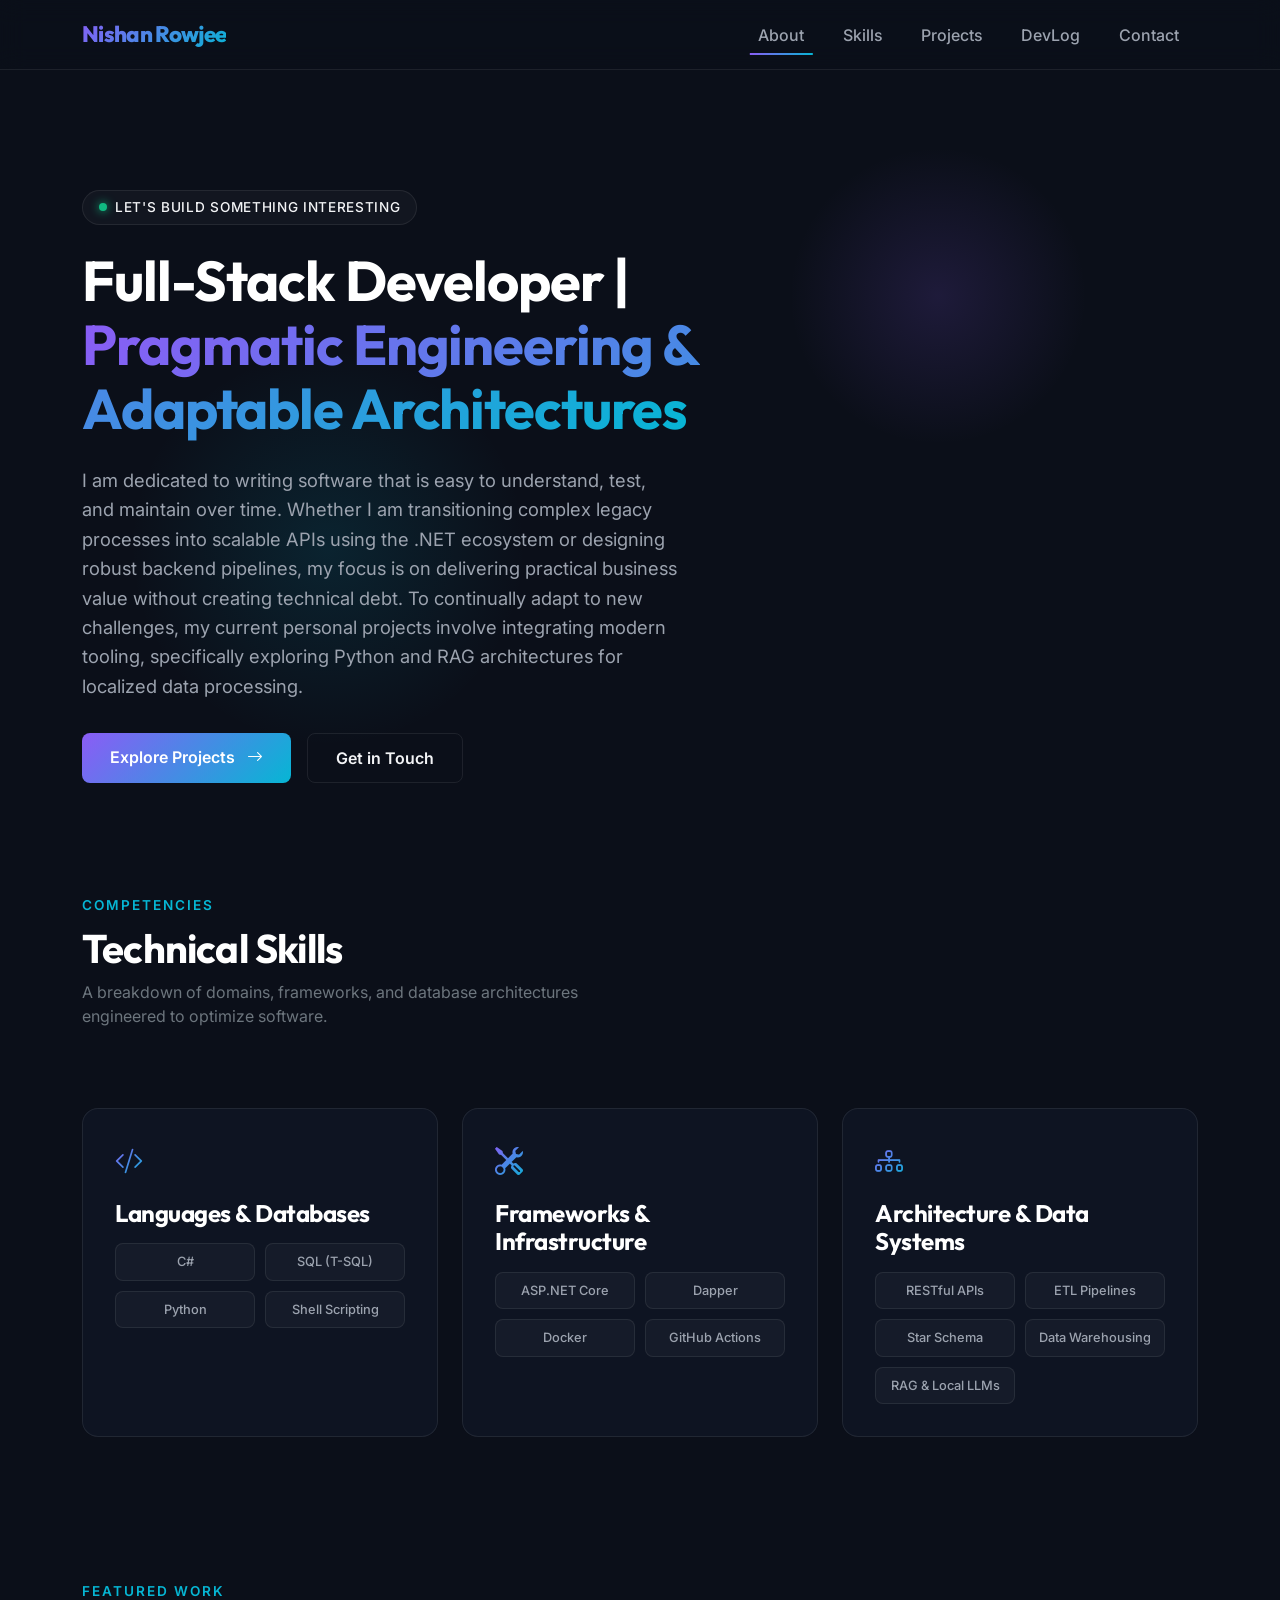
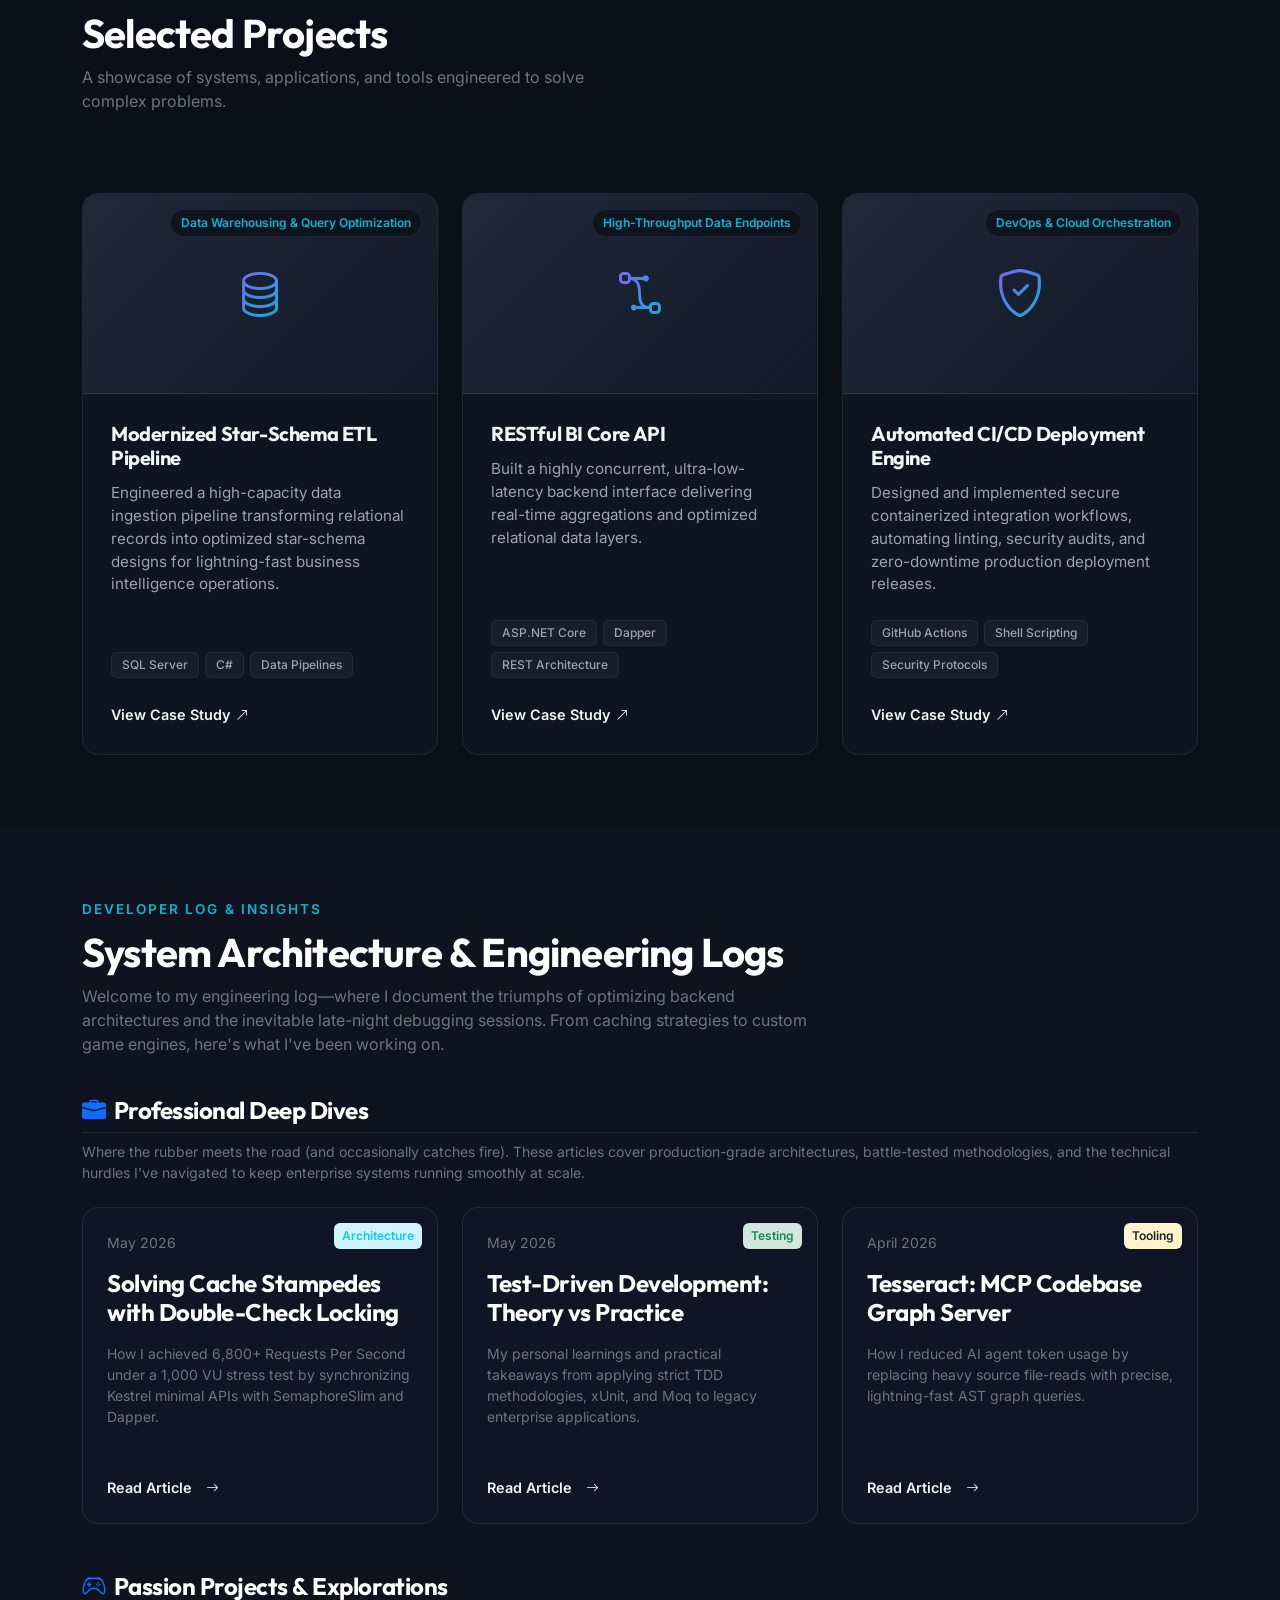
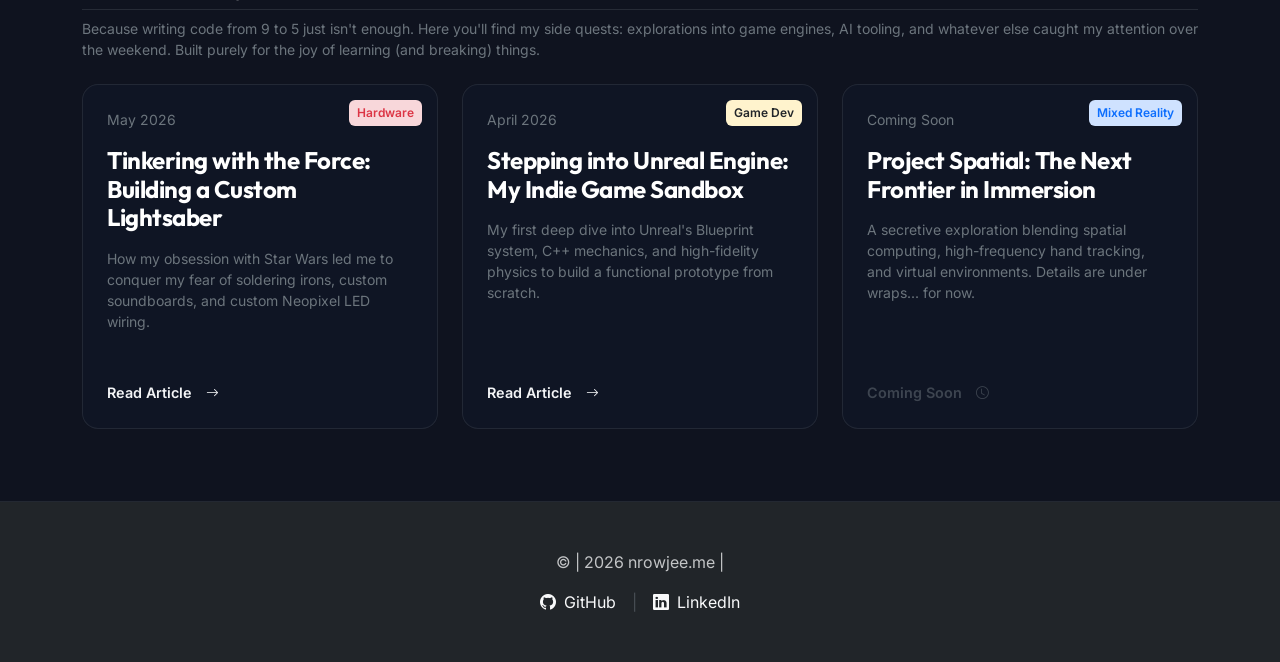
==== commit 84046ba1: "feat: add site favicon and update portfolio home page content and skill sets" ====
--- a/index.html
+++ b/index.html
@@ -4,6 +4,7 @@
 <head>
     <meta charset="UTF-8">
     <meta name="viewport" content="width=device-width, initial-scale=1.0">
+    <link rel="icon" type="image/png" href="assets/images/favicon.png">
     <title>Nishan Rowjee | Portfolio</title>
 
     <!-- SEO & Open Graph (OG) Meta Tags -->
@@ -88,20 +89,23 @@
                     <!-- Status Badge -->
                     <div class="hero-badge">
                         <span class="status-dot"></span>
-                        Available for Opportunities
+                        Let's build something interesting
                     </div>
 
                     <!-- Headline -->
                     <h1 class="hero-title text-white">
-                        Building Modern REST APIs, Scalable Pipelines, & <br>
-                        <span class="text-gradient">Optimized Backend Architectures</span>
+                        Full-Stack Developer | <br>
+                        <span class="text-gradient">Pragmatic Engineering & Adaptable Architectures</span>
                     </h1>
 
                     <!-- Sub-text -->
                     <p class="hero-lead">
-                        Full-stack software engineer specialized in clean code principles, testable architectures, and
-                        high-performance server systems. I design resilient data pipelines and robust backend
-                        infrastructures engineered for scale and speed.
+                        I am dedicated to writing software that is easy to understand, test, and maintain over time.
+                        Whether I am transitioning complex legacy processes into scalable APIs using the .NET
+                        ecosystem or designing robust backend pipelines, my focus is on delivering practical
+                        business value without creating technical debt. To continually adapt to new challenges,
+                        my current personal projects involve integrating modern tooling, specifically exploring
+                        Python and RAG architectures for localized data processing.
                     </p>
 
                     <!-- Call To Action Buttons -->
@@ -134,45 +138,40 @@
                 <!-- Skill Category 1 -->
                 <div class="col-md-4">
                     <div class="skills-category-card">
-                        <i class="bi bi-cpu skills-icon"></i>
-                        <h3 class="text-white fs-4 mb-3">Backend Engineering</h3>
+                        <i class="bi bi-code-slash skills-icon"></i>
+                        <h3 class="text-white fs-4 mb-3">Languages &amp; Databases</h3>
                         <div class="skills-grid">
-                            <span class="skill-tag">SQL Server</span>
                             <span class="skill-tag">C#</span>
-                            <span class="skill-tag">ASP.NET Core</span>
-                            <span class="skill-tag">Dapper</span>
-                            <span class="skill-tag">REST APIs</span>
-                            <span class="skill-tag">EF Core</span>
+                            <span class="skill-tag">SQL (T-SQL)</span>
+                            <span class="skill-tag">Python</span>
+                            <span class="skill-tag">Shell Scripting</span>
                         </div>
                     </div>
                 </div>
                 <!-- Skill Category 2 -->
                 <div class="col-md-4">
                     <div class="skills-category-card">
-                        <i class="bi bi-cloud-arrow-up-fill skills-icon"></i>
-                        <h3 class="text-white fs-4 mb-3">DevOps &amp; Security</h3>
+                        <i class="bi bi-tools skills-icon"></i>
+                        <h3 class="text-white fs-4 mb-3">Frameworks &amp; Infrastructure</h3>
                         <div class="skills-grid">
+                            <span class="skill-tag">ASP.NET Core</span>
+                            <span class="skill-tag">Dapper</span>
+                            <span class="skill-tag">Docker</span>
                             <span class="skill-tag">GitHub Actions</span>
-                            <span class="skill-tag">Shell Scripting</span>
-                            <span class="skill-tag">Docker</span>
-                            <span class="skill-tag">Security TLS</span>
-                            <span class="skill-tag">Linux / Unix</span>
-                            <span class="skill-tag">CI/CD Pipelines</span>
                         </div>
                     </div>
                 </div>
                 <!-- Skill Category 3 -->
                 <div class="col-md-4">
                     <div class="skills-category-card">
-                        <i class="bi bi-diagram-3-fill skills-icon"></i>
-                        <h3 class="text-white fs-4 mb-3">Data Architecture</h3>
+                        <i class="bi bi-diagram-3 skills-icon"></i>
+                        <h3 class="text-white fs-4 mb-3">Architecture &amp; Data Systems</h3>
                         <div class="skills-grid">
+                            <span class="skill-tag">RESTful APIs</span>
                             <span class="skill-tag">ETL Pipelines</span>
                             <span class="skill-tag">Star Schema</span>
-                            <span class="skill-tag">Query Tuning</span>
-                            <span class="skill-tag">Aggregations</span>
-                            <span class="skill-tag">Indexing</span>
-                            <span class="skill-tag">Data Warehouses</span>
+                            <span class="skill-tag">Data Warehousing</span>
+                            <span class="skill-tag">RAG &amp; Local LLMs</span>
                         </div>
                     </div>
                 </div>
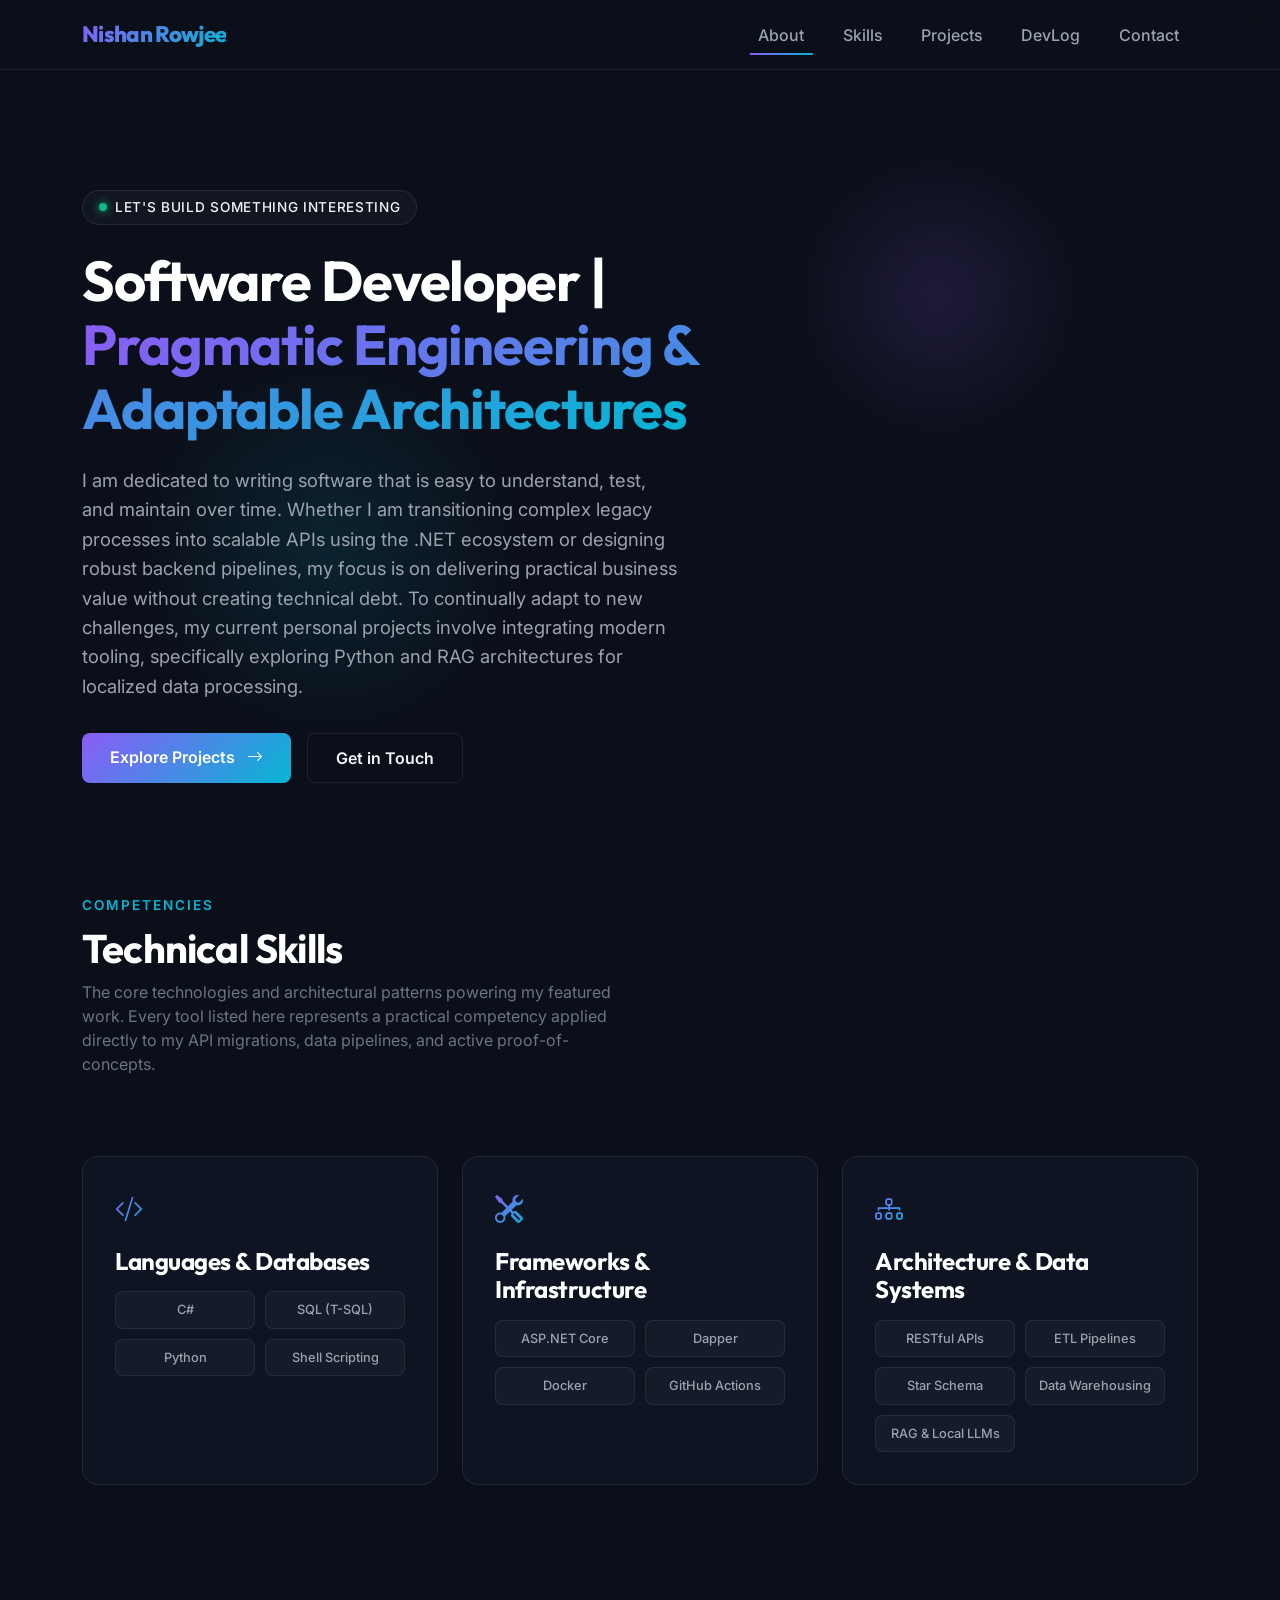
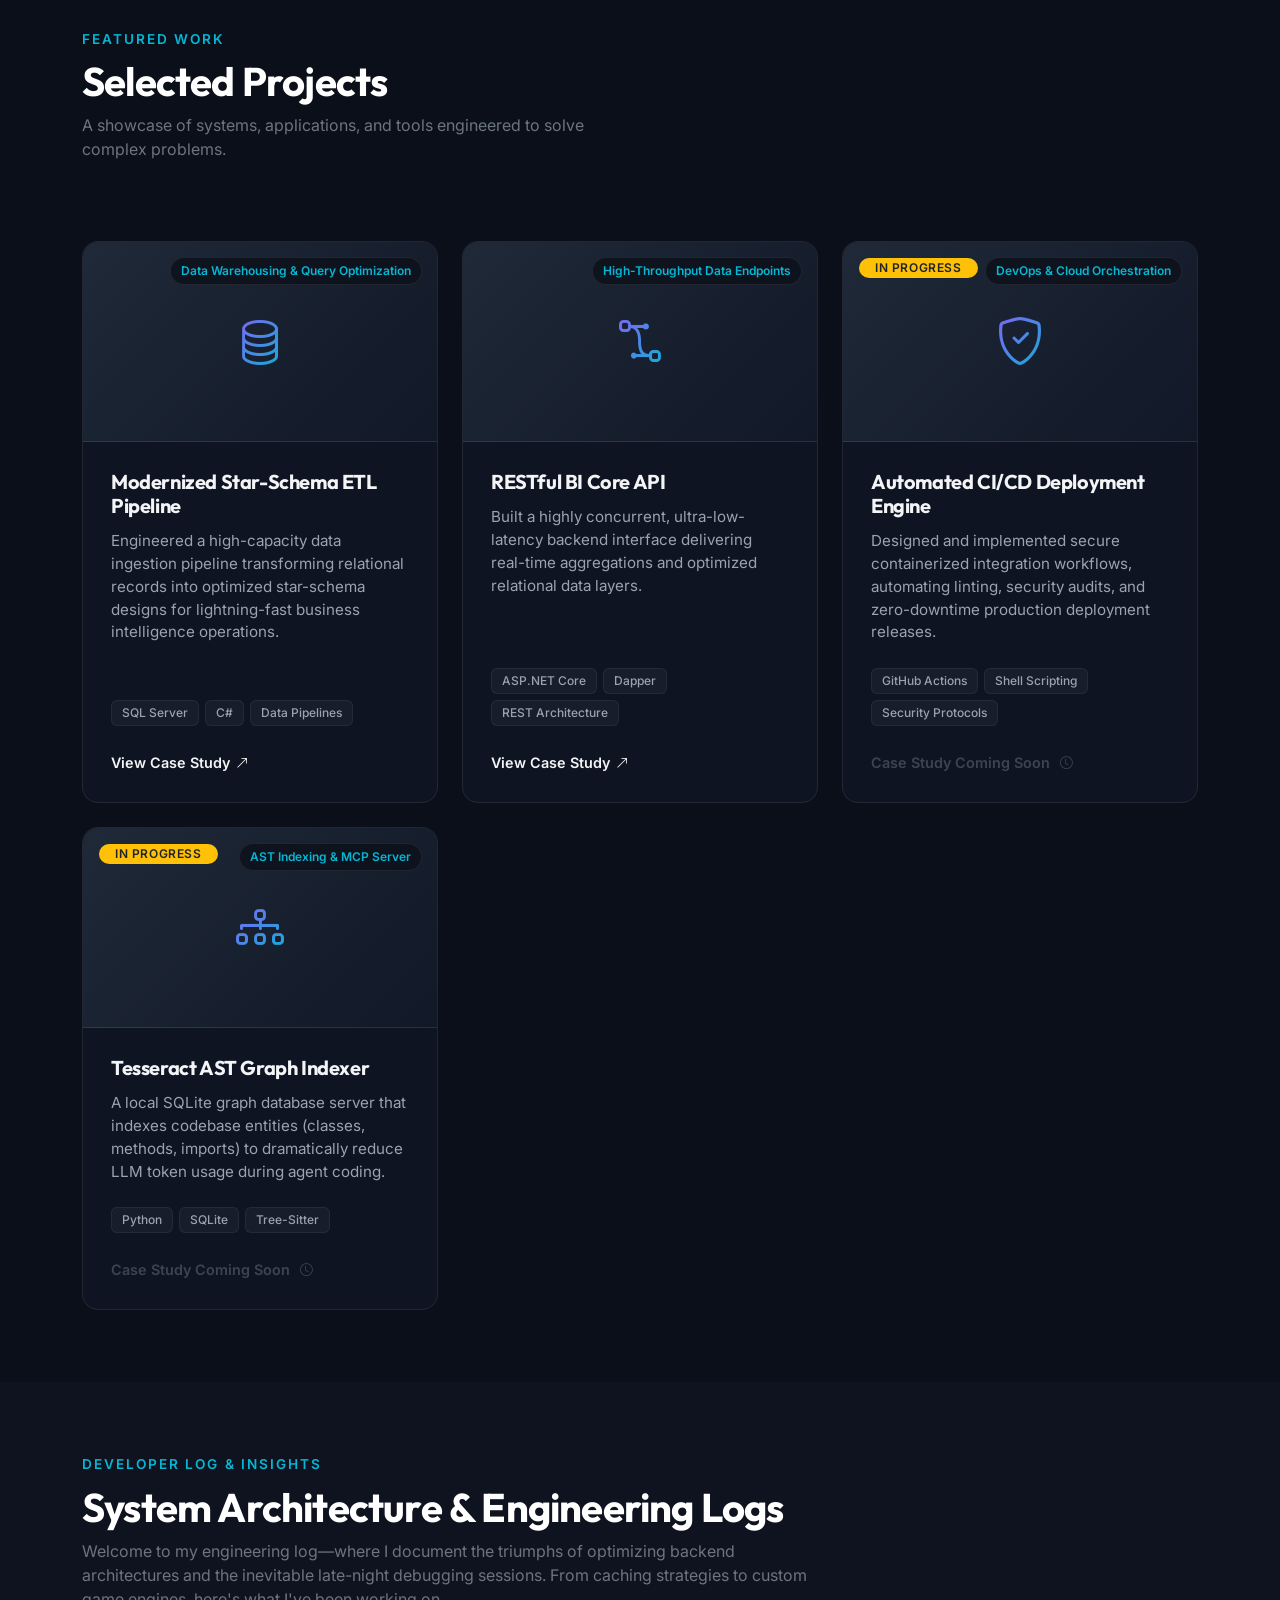
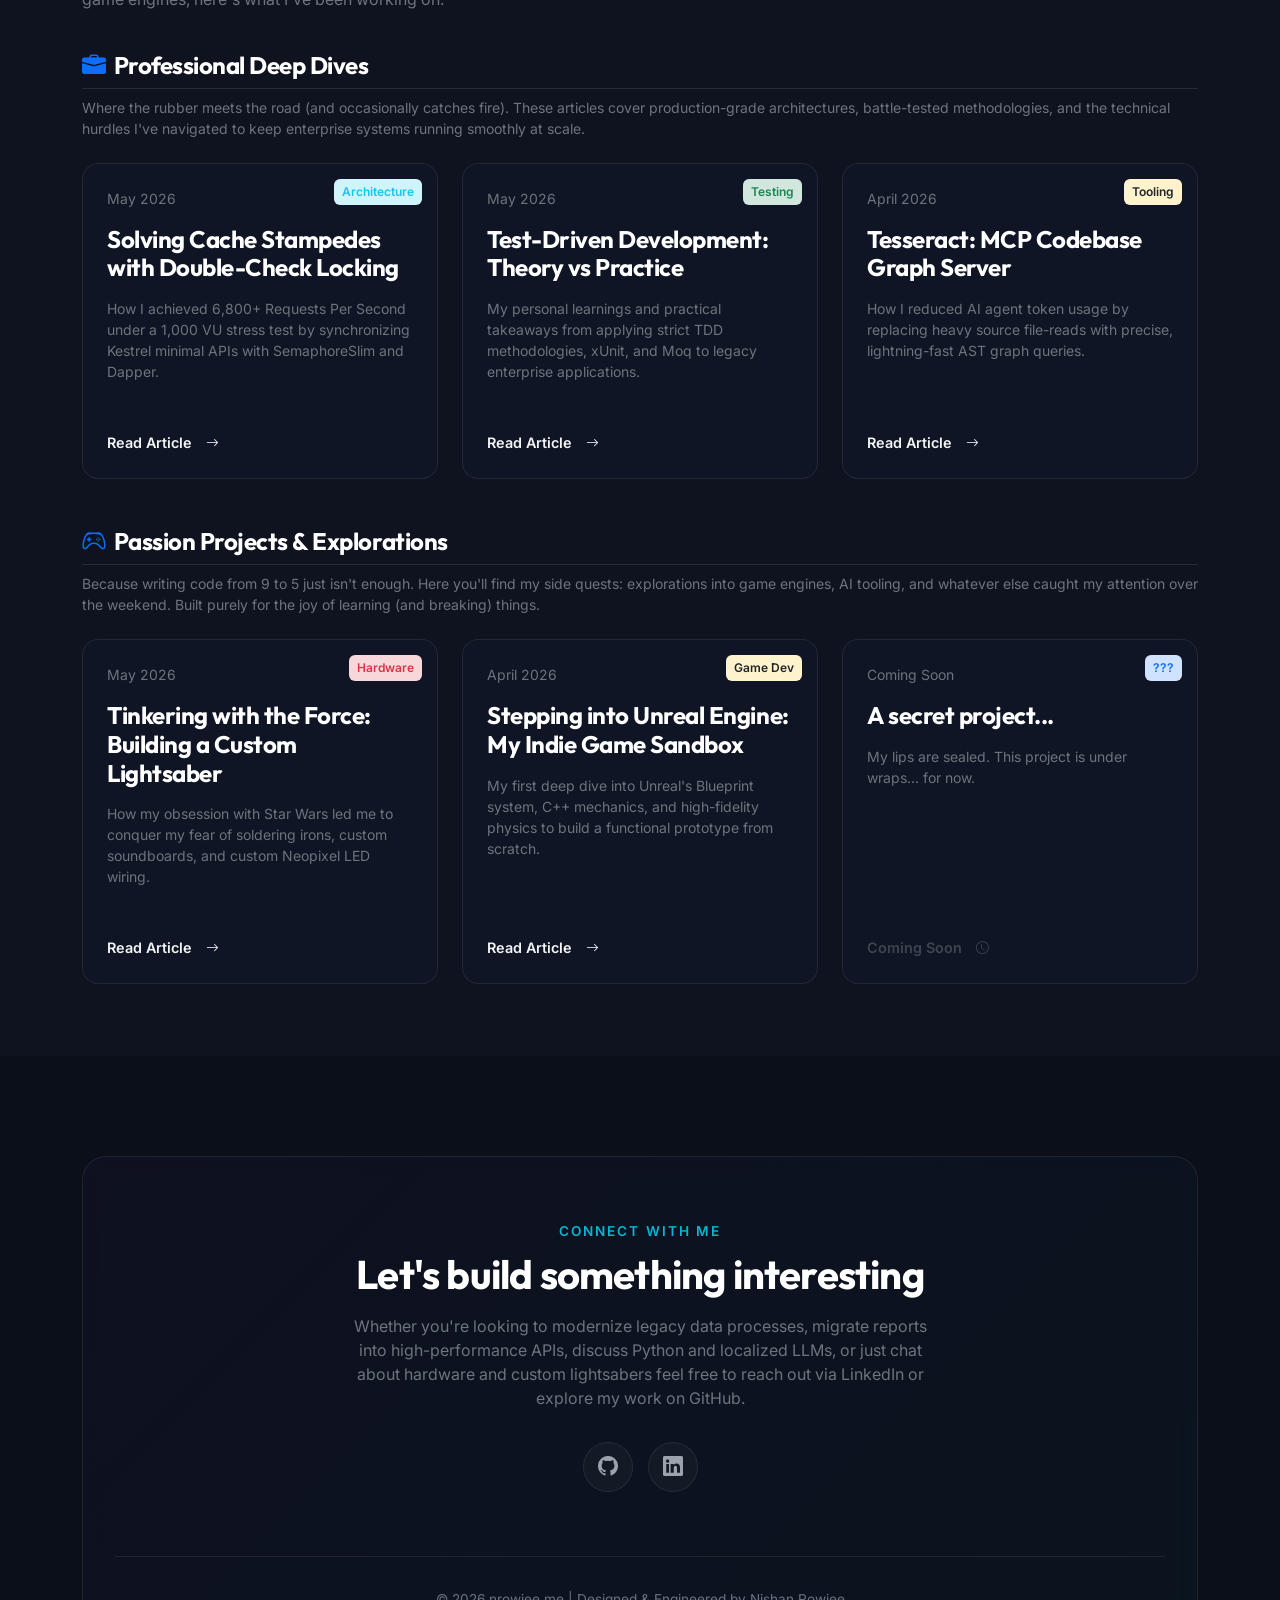
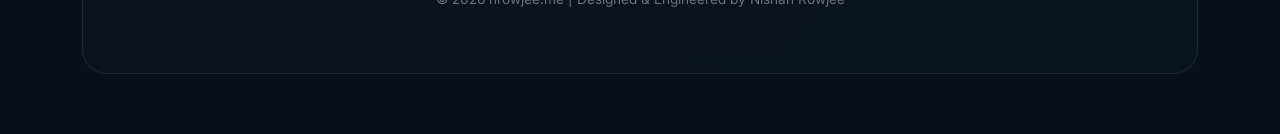
==== commit 45726472: "feat: add devlog data and update portfolio site branding and project showcases" ====
--- a/index.html
+++ b/index.html
@@ -15,14 +15,14 @@
     <!-- Open Graph / Facebook -->
     <meta property="og:type" content="website">
     <meta property="og:url" content="https://nrowjee.me/">
-    <meta property="og:title" content="Nishan Rowjee | Backend Software Engineer">
+    <meta property="og:title" content="Nishan Rowjee | Software Developer">
     <meta property="og:description"
         content="Specialized in clean code principles, high-performance REST APIs, scalable data pipelines, and optimized backend infrastructures.">
     <meta property="og:image" content="https://nrowjee.me/assets/img/metadata-preview.png">
 
     <!-- Twitter -->
     <meta property="twitter:card" content="summary_large_image">
-    <meta property="twitter:title" content="Nishan Rowjee | Backend Software Engineer">
+    <meta property="twitter:title" content="Nishan Rowjee | Software Developer">
     <meta property="twitter:description"
         content="Specialized in clean code, scalable data systems, and DevOps engineering.">
 
@@ -94,7 +94,7 @@
 
                     <!-- Headline -->
                     <h1 class="hero-title text-white">
-                        Full-Stack Developer | <br>
+                        Software Developer | <br>
                         <span class="text-gradient">Pragmatic Engineering & Adaptable Architectures</span>
                     </h1>
 
@@ -129,8 +129,10 @@
                 <div class="col-lg-6">
                     <span class="section-subtitle">Competencies</span>
                     <h2 class="text-white fs-1">Technical Skills</h2>
-                    <p class="text-secondary mt-2">A breakdown of domains, frameworks, and database architectures
-                        engineered to optimize software.</p>
+                    <p class="text-secondary mt-2">The core technologies and architectural patterns powering my featured
+                        work.
+                        Every tool listed here represents a practical competency applied directly to my API migrations,
+                        data pipelines, and active proof-of-concepts.</p>
                 </div>
             </div>
 
@@ -255,6 +257,10 @@
                 <div class="col">
                     <article class="glass-card">
                         <div class="card-img-wrapper">
+                            <span
+                                class="badge bg-warning text-dark border-0 px-3 py-1 position-absolute top-0 start-0 m-3 small"
+                                style="border-radius: 50px; font-weight: 600; font-size: 0.75rem; letter-spacing: 0.05em; text-transform: uppercase;">In
+                                Progress</span>
                             <span class="card-badge">DevOps & Cloud Orchestration</span>
                             <i class="bi bi-shield-check project-icon"></i>
                         </div>
@@ -270,10 +276,44 @@
                                 <span class="tech-pill">Security Protocols</span>
                             </div>
                             <div>
-                                <a href="#" class="card-link" data-bs-toggle="modal" data-bs-target="#cicdModal"
-                                    role="button" aria-label="View Automated CI/CD Deployment Engine case study">
-                                    View Case Study <i class="bi bi-arrow-up-right"></i>
-                                </a>
+                                <span class="card-link text-secondary opacity-50" style="cursor: not-allowed;"
+                                    aria-label="Case study in progress">
+                                    Case Study Coming Soon <i class="bi bi-clock ms-1"></i>
+                                </span>
+                            </div>
+                        </div>
+                    </article>
+                </div>
+
+                <!-- Project Card 4 (In Progress Demonstration) -->
+                <div class="col">
+                    <article class="glass-card">
+                        <div class="card-img-wrapper">
+                            <!-- In Progress Badge: Add this badge to mark any project as under active construction -->
+                            <span
+                                class="badge bg-warning text-dark border-0 px-3 py-1 position-absolute top-0 start-0 m-3 small"
+                                style="border-radius: 50px; font-weight: 600; font-size: 0.75rem; letter-spacing: 0.05em; text-transform: uppercase;">In
+                                Progress</span>
+                            <span class="card-badge">AST Indexing & MCP Server</span>
+                            <i class="bi bi-diagram-3 project-icon"></i>
+                        </div>
+                        <div class="card-body">
+                            <h3 class="card-title">Tesseract AST Graph Indexer</h3>
+                            <p class="card-text">
+                                A local SQLite graph database server that indexes codebase entities (classes, methods,
+                                imports) to dramatically reduce LLM token usage during agent coding.
+                            </p>
+                            <div class="tech-tags">
+                                <span class="tech-pill">Python</span>
+                                <span class="tech-pill">SQLite</span>
+                                <span class="tech-pill">Tree-Sitter</span>
+                            </div>
+                            <div>
+                                <!-- Disabled Card Link: Use this element instead of the standard anchor tag to prevent opening modals -->
+                                <span class="card-link text-secondary opacity-50" style="cursor: not-allowed;"
+                                    aria-label="Case study in progress">
+                                    Case Study Coming Soon <i class="bi bi-clock ms-1"></i>
+                                </span>
                             </div>
                         </div>
                     </article>
@@ -327,24 +367,33 @@
     </section>
 
     <!-- 4. CONTACT & FOOTER SECTION -->
-    <hr class="border-secondary opacity-25 m-0">
-    <footer class="py-5 text-white" id="contact" style="background-color: #212529 !important;">
-        <div class="container text-center">
-            <p class="text-light opacity-75 mb-3">
-                &copy; | 2026 nrowjee.me |
-            </p>
-            <div class="d-flex justify-content-center gap-3">
-                <a href="https://github.com/Raienryujin" target="_blank" rel="noopener noreferrer"
-                    class="text-light text-decoration-none link-secondary">
-                    <i class="bi bi-github me-1"></i> GitHub
-                </a>
-                <span class="text-secondary opacity-50">|</span>
-                <a href="https://www.linkedin.com/in/nrowjee/" class="text-light text-decoration-none link-secondary">
-                    <i class="bi bi-linkedin me-1"></i> LinkedIn
-                </a>
-            </div>
-        </div>
-    </footer>
+    <section class="contact-section" id="contact">
+        <div class="container">
+            <div class="contact-card">
+                <span class="section-subtitle">Connect With Me</span>
+                <h2 class="text-white fs-1 mb-3">Let's build something interesting</h2>
+                <p class="text-secondary mx-auto mb-4" style="max-width: 600px;">
+                    Whether you're looking to modernize legacy data processes, migrate reports into high-performance
+                    APIs,
+                    discuss Python and localized LLMs, or just chat about hardware and custom lightsabers feel free to
+                    reach out via LinkedIn or explore my work on GitHub.
+                </p>
+                <div class="social-links">
+                    <a href="https://github.com/Raienryujin" target="_blank" rel="noopener noreferrer"
+                        class="social-btn github" aria-label="GitHub">
+                        <i class="bi bi-github"></i>
+                    </a>
+                    <a href="https://www.linkedin.com/in/nrowjee/" target="_blank" rel="noopener noreferrer"
+                        class="social-btn linkedin" aria-label="LinkedIn">
+                        <i class="bi bi-linkedin"></i>
+                    </a>
+                </div>
+
+                <div class="footer-divider"></div>
+                <p class="footer-text mb-0">&copy; 2026 nrowjee.me | Designed &amp; Engineered by Nishan Rowjee</p>
+            </div>
+        </div>
+    </section>
 
     <!-- CASE STUDY MODALS -->
     <!-- CASE STUDY MODAL 1 -->
@@ -364,7 +413,7 @@
                                 <h3 class="modal-section-title">The Challenge</h3>
                                 <p class="text-secondary small mb-0">
                                     A complex, legacy SQL stored procedure processing massive daily timesheet and
-                                    transactional records was causing massive database thread blocks and 6+ hour
+                                    transactional records was causing massive database thread blocks and extremely large
                                     reporting latency.
                                 </p>
                             </div>
@@ -624,7 +673,7 @@
                                 badgeClass = 'bg-warning-subtle text-warning text-dark';
                             } else if (post.category === 'Hardware') {
                                 badgeClass = 'bg-danger-subtle text-danger';
-                            } else if (post.category === 'Mixed Reality') {
+                            } else if (post.category === '???') {
                                 badgeClass = 'bg-primary-subtle text-primary';
                             }
 
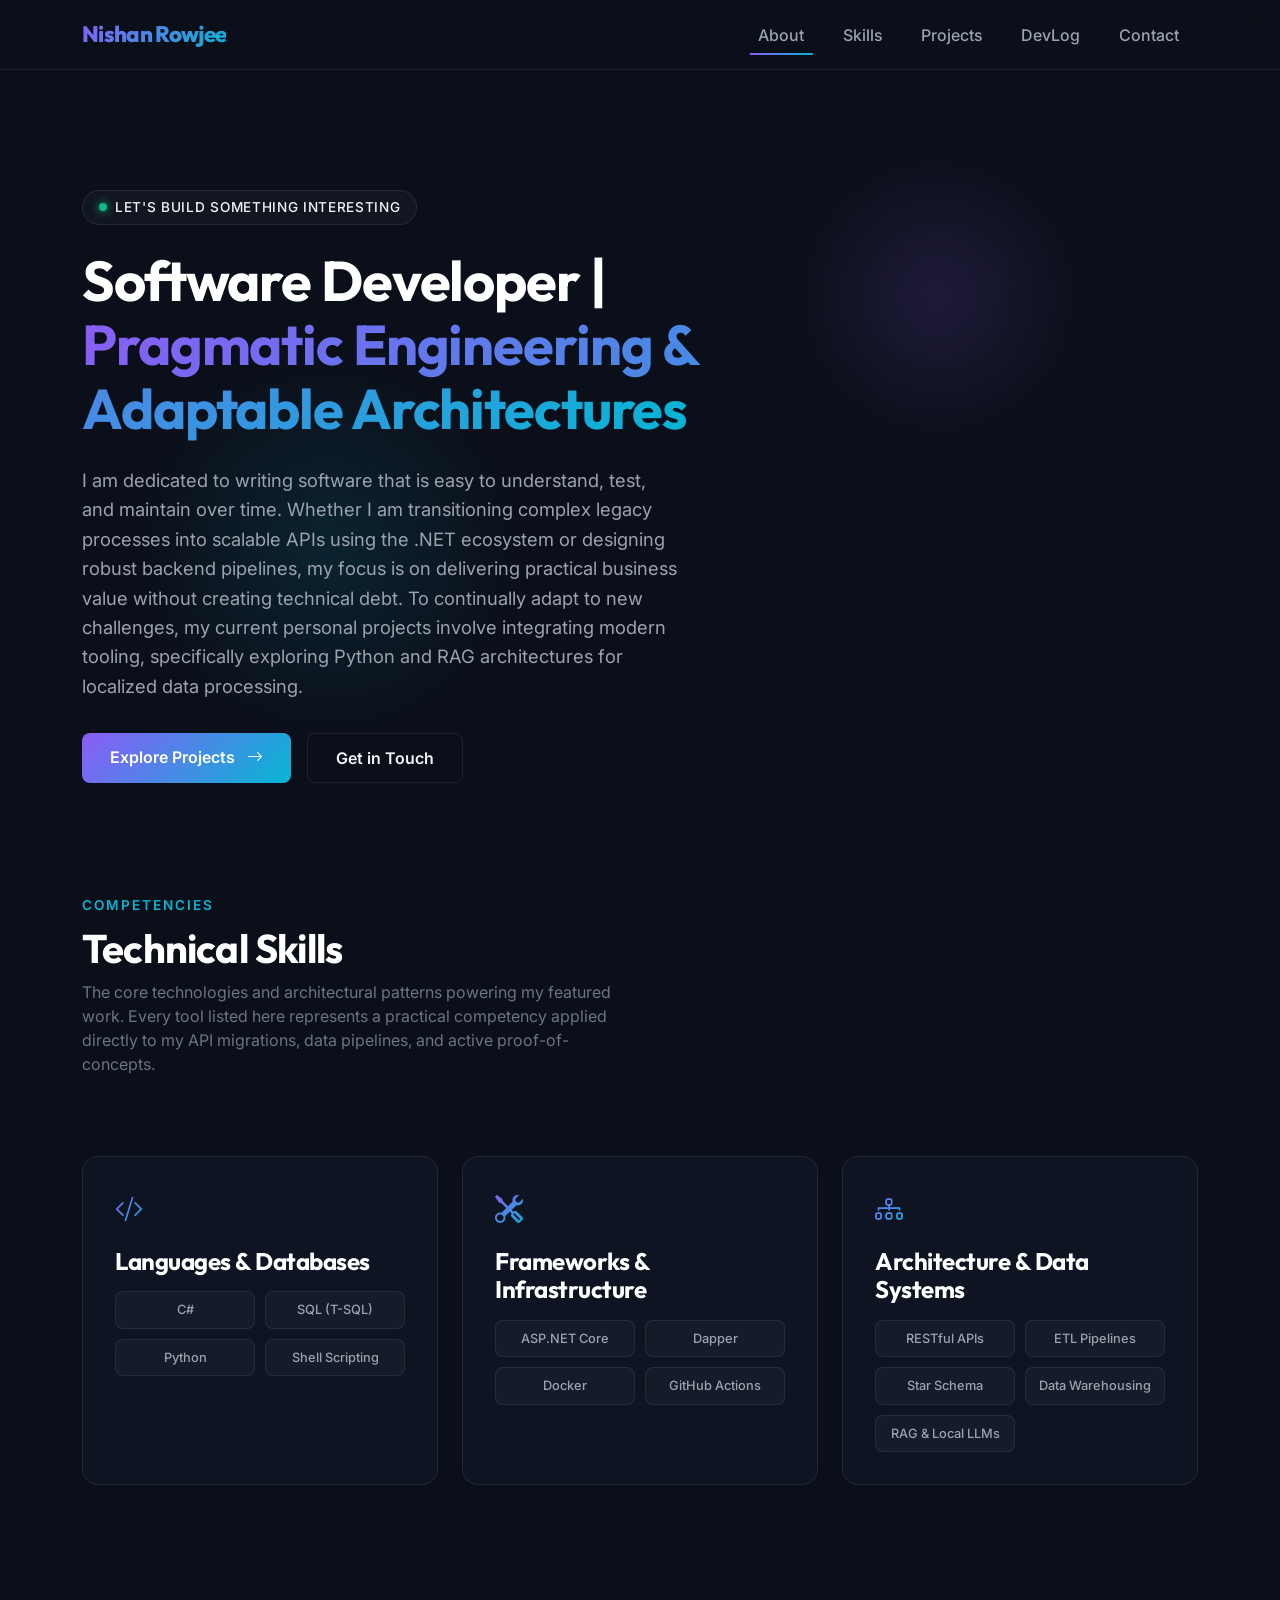
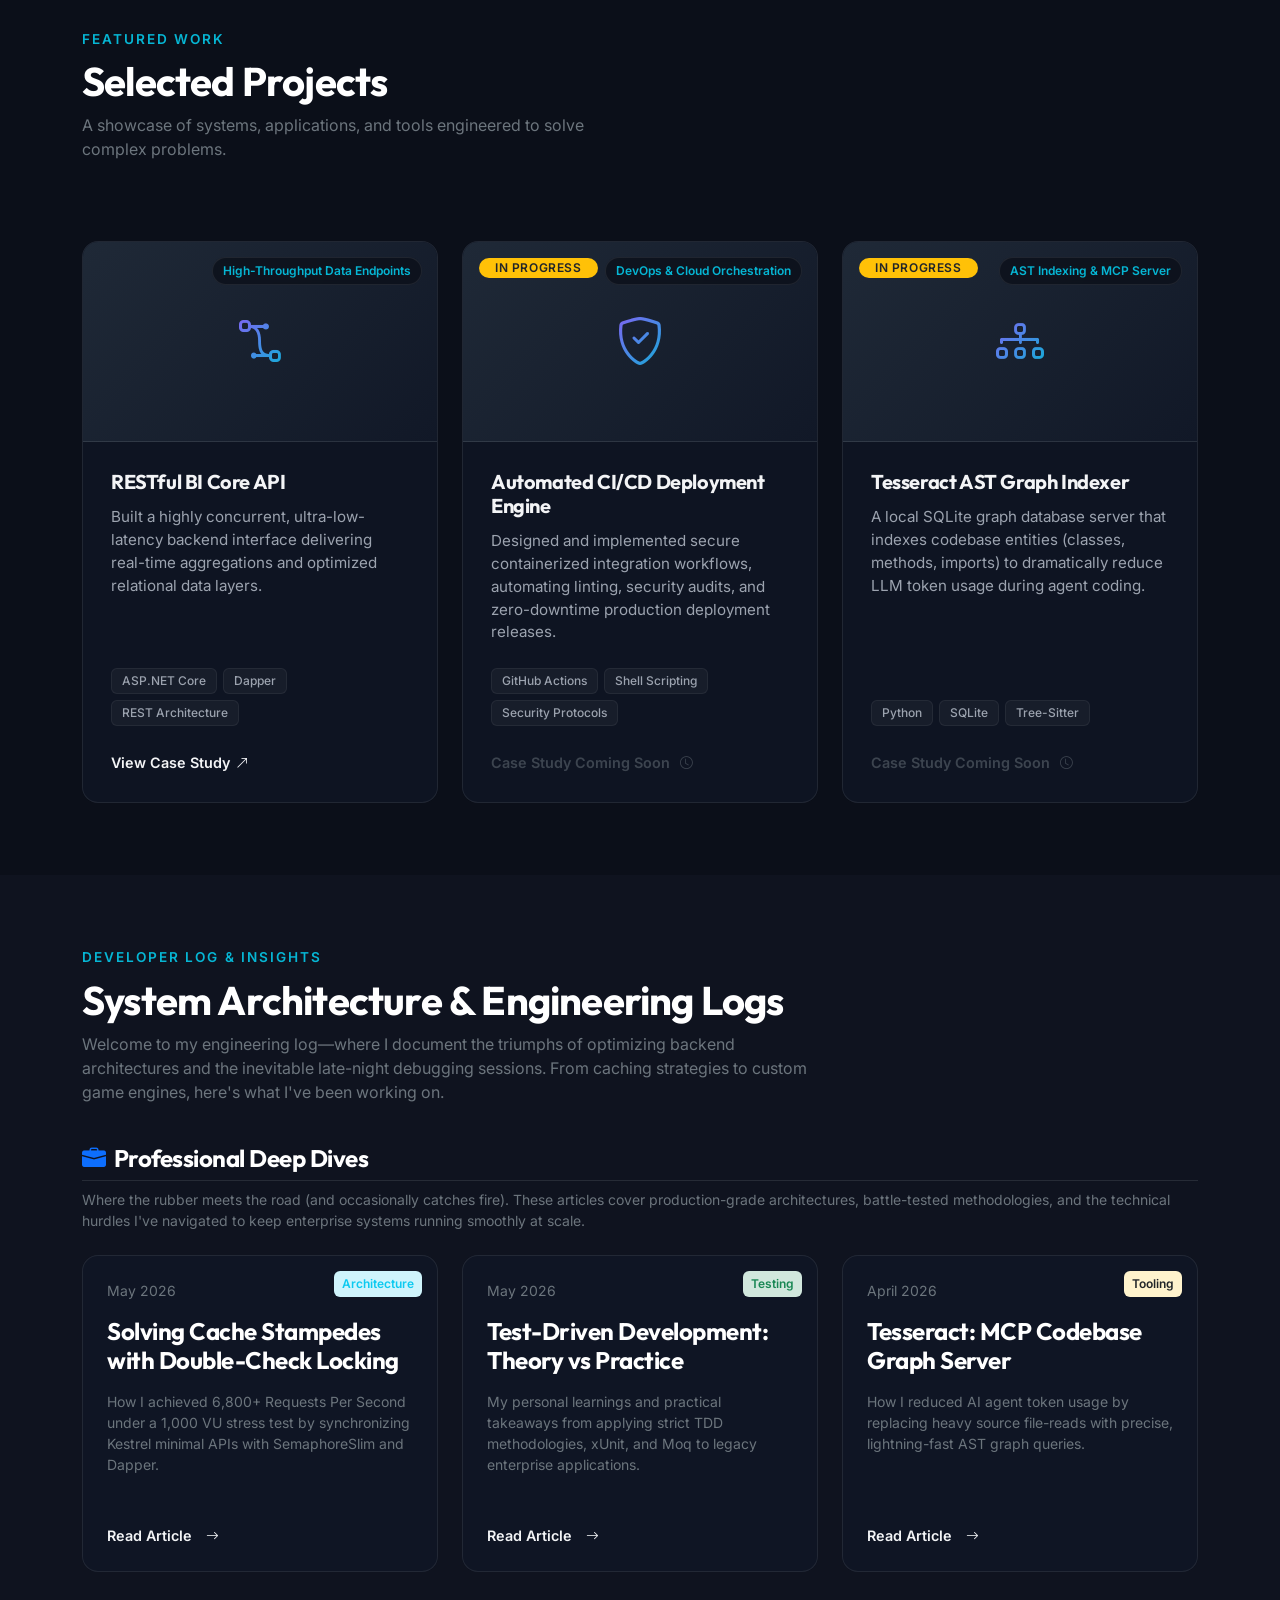
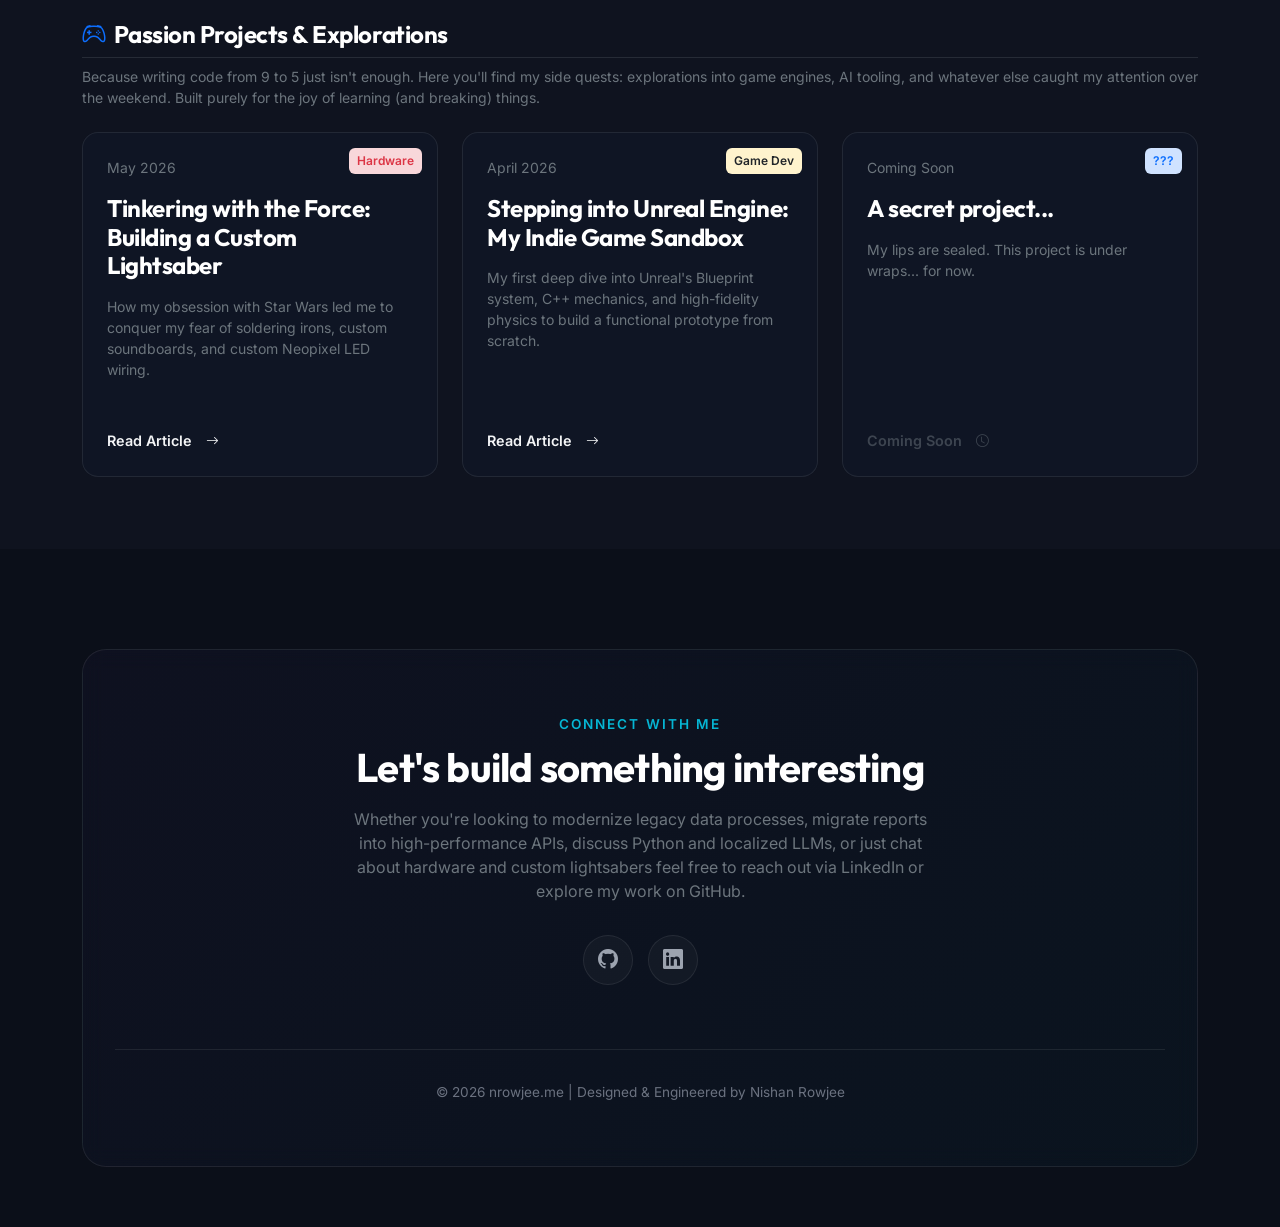
==== commit 0d956c87: "feat: comment out the first project card in the portfolio grid" ====
--- a/index.html
+++ b/index.html
@@ -197,7 +197,7 @@
             <!-- 3-Card Responsive Grid Wrapper -->
             <div class="row row-cols-1 row-cols-md-2 row-cols-lg-3 g-4">
 
-                <!-- Project Card 1 -->
+                <!-- Project Card 1 
                 <div class="col">
                     <article class="glass-card">
                         <div class="card-img-wrapper">
@@ -224,6 +224,7 @@
                         </div>
                     </article>
                 </div>
+                -->
 
                 <!-- Project Card 2 -->
                 <div class="col">
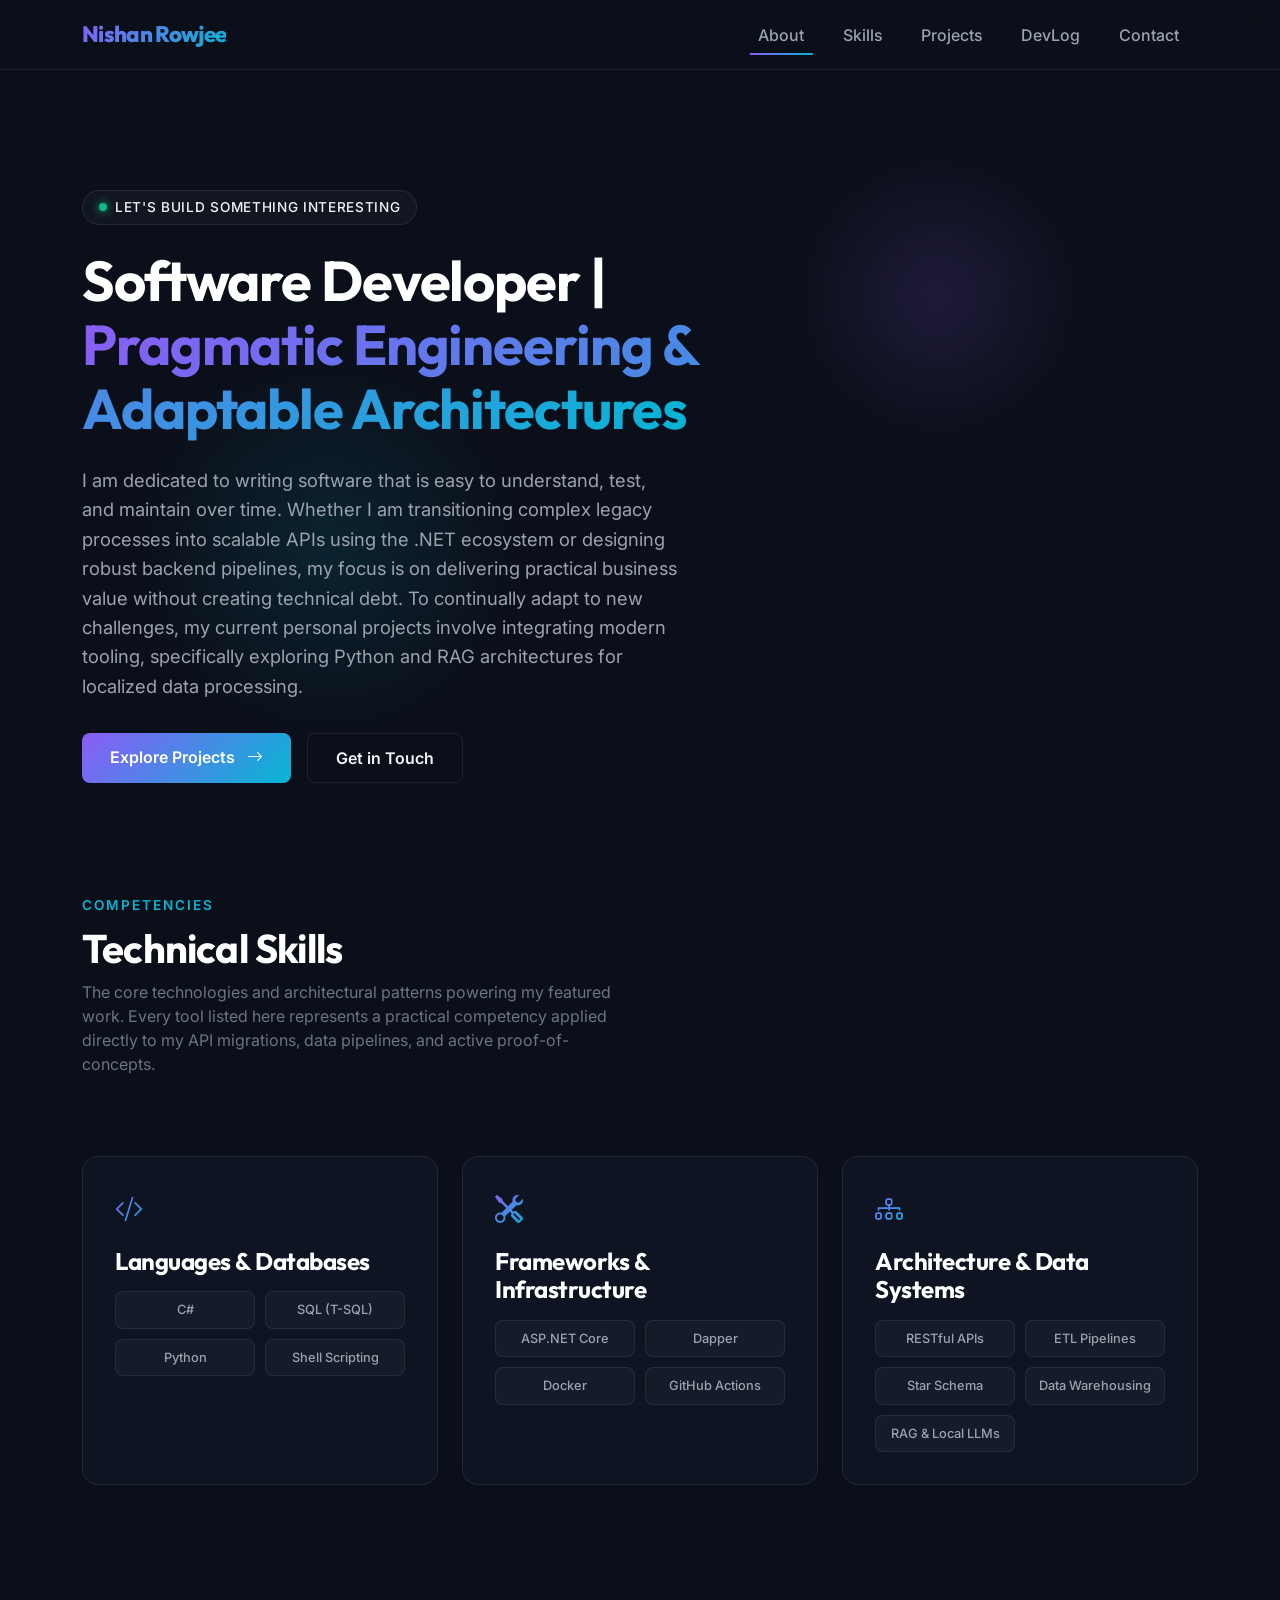
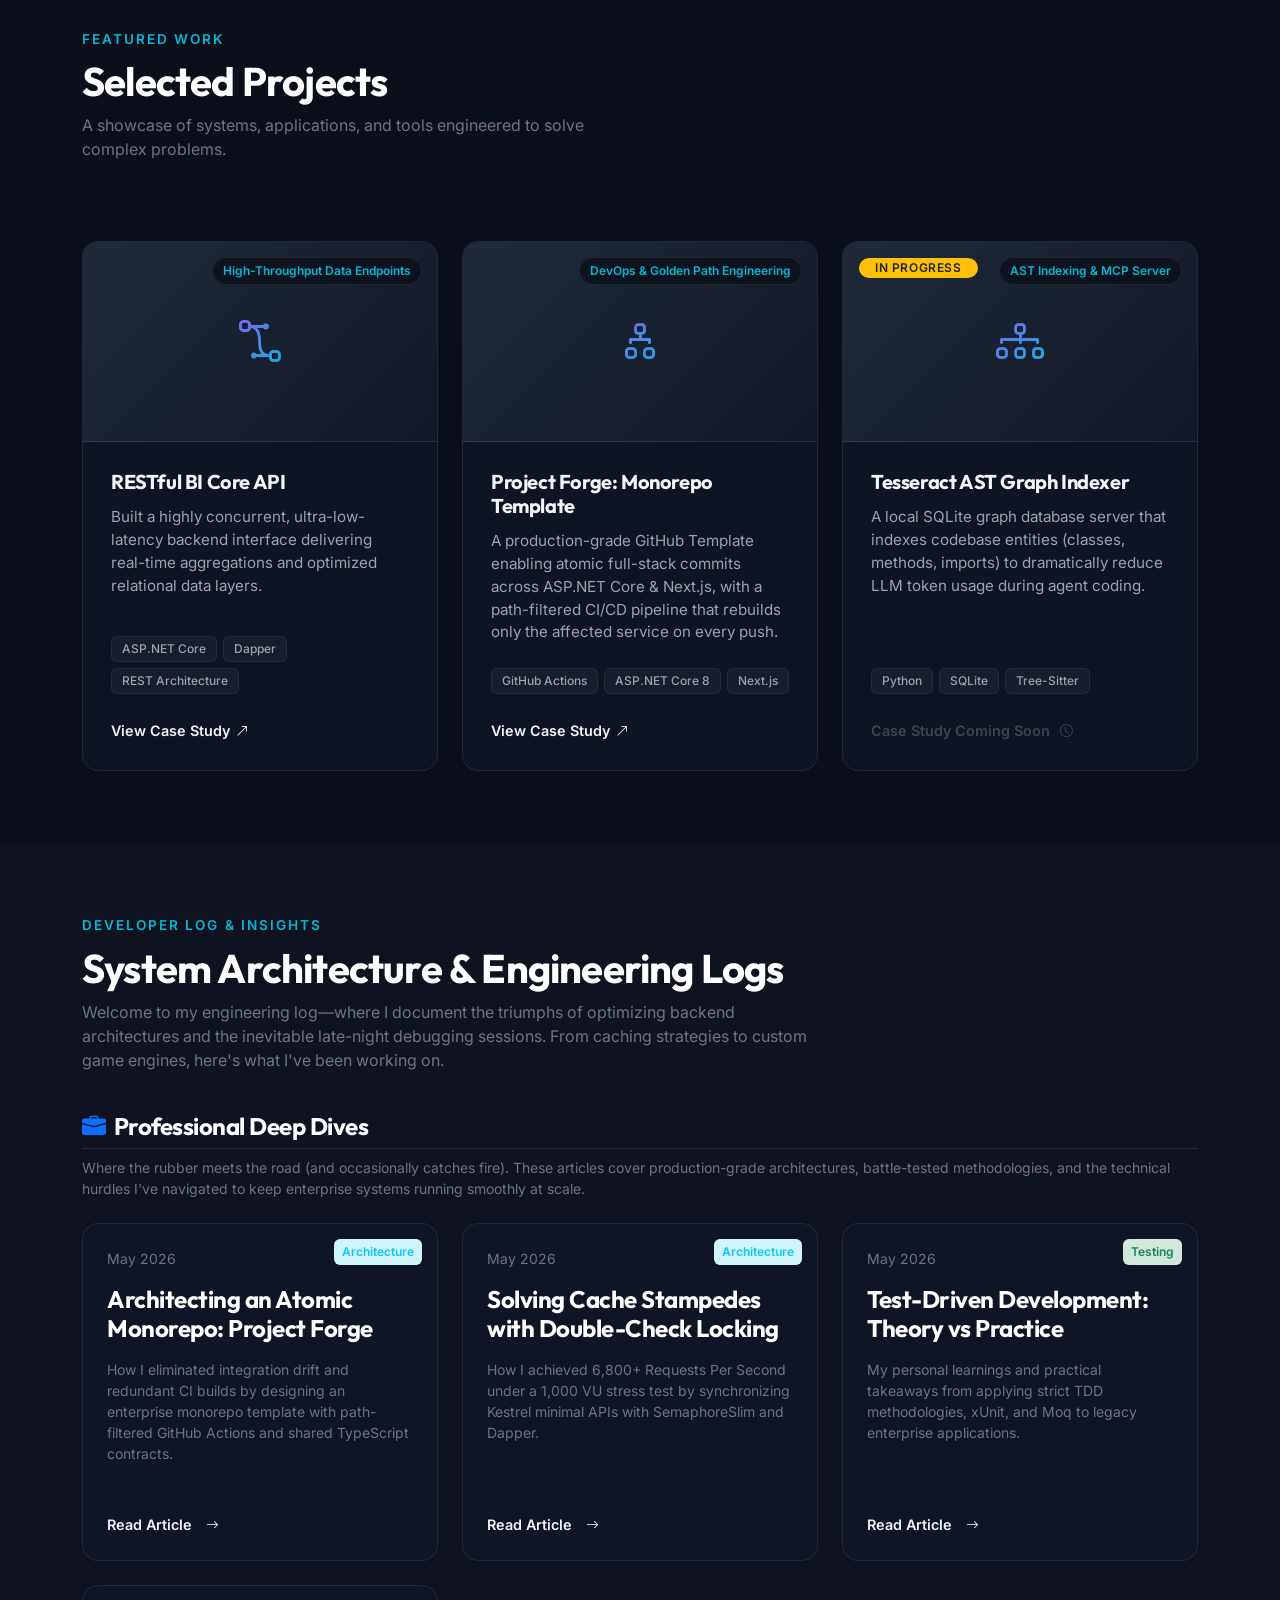
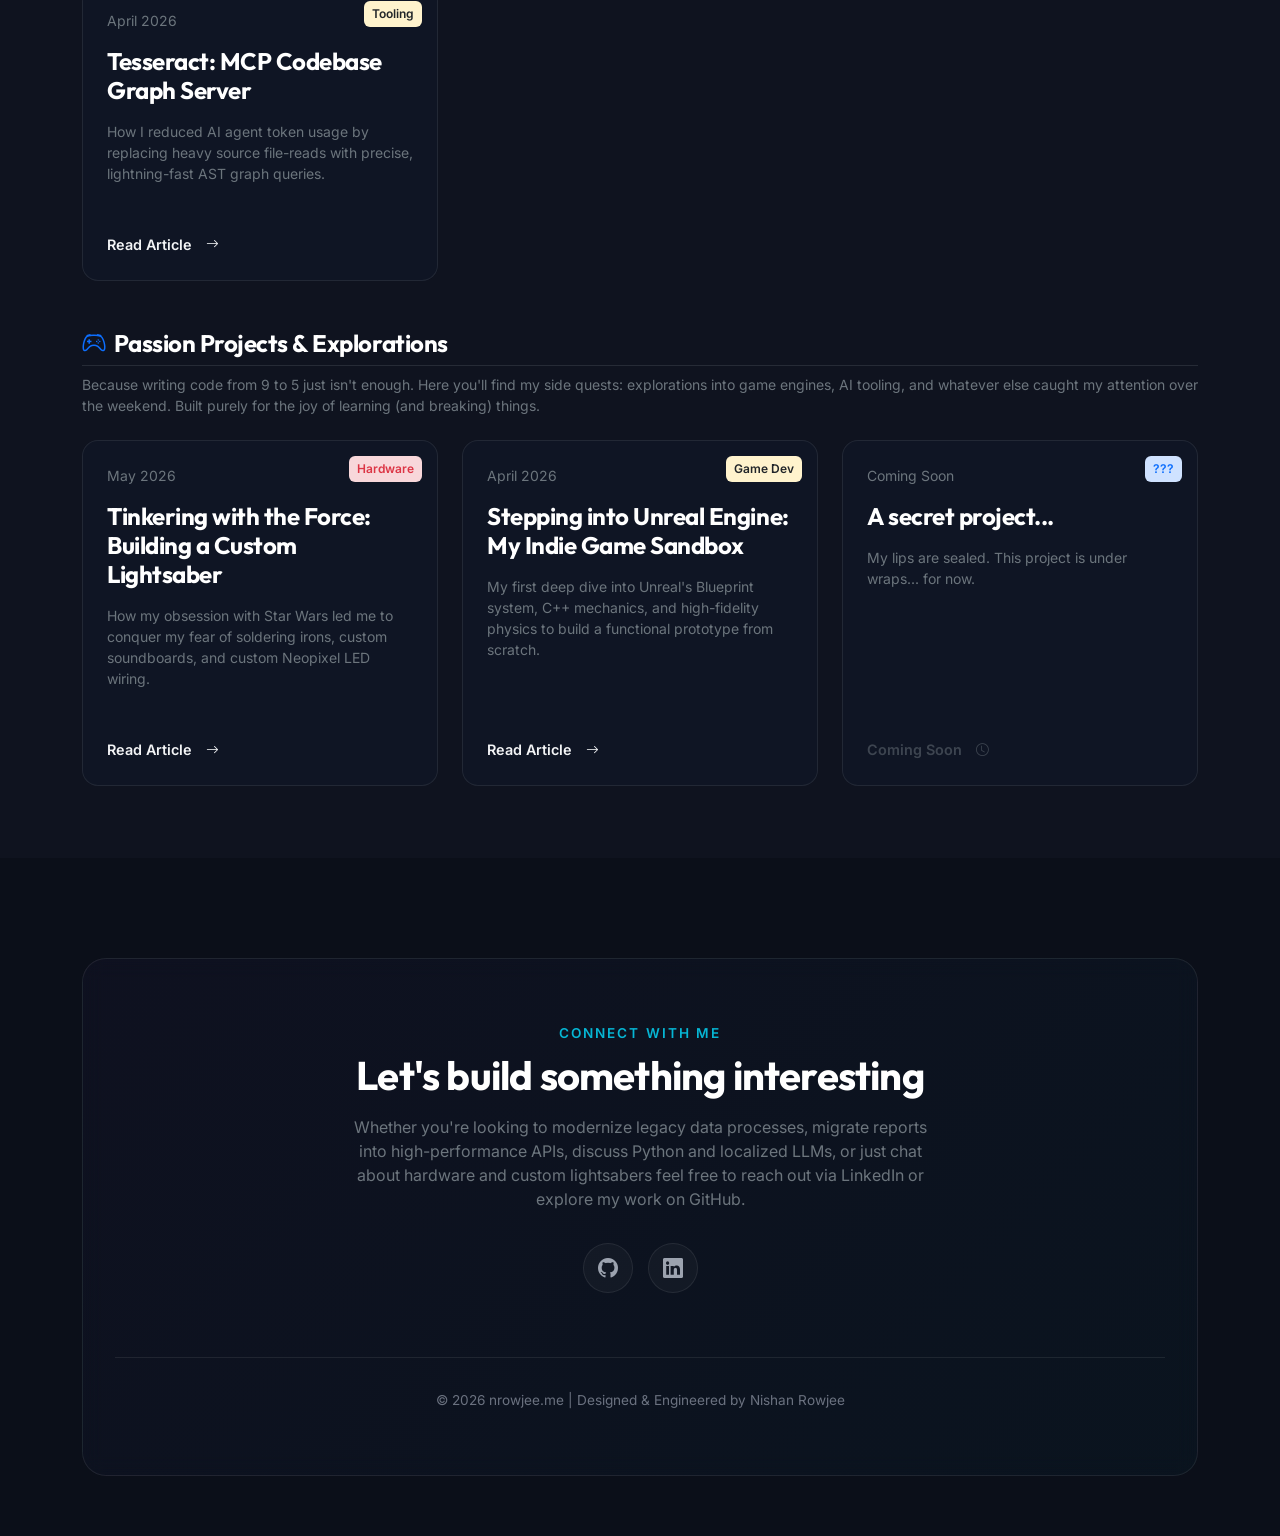
==== commit 0bffb4b8: "feat: replace automated CI/CD engine project card with Project Forge monorepo template and add corre" ====
--- a/index.html
+++ b/index.html
@@ -258,29 +258,26 @@
                 <div class="col">
                     <article class="glass-card">
                         <div class="card-img-wrapper">
-                            <span
-                                class="badge bg-warning text-dark border-0 px-3 py-1 position-absolute top-0 start-0 m-3 small"
-                                style="border-radius: 50px; font-weight: 600; font-size: 0.75rem; letter-spacing: 0.05em; text-transform: uppercase;">In
-                                Progress</span>
-                            <span class="card-badge">DevOps & Cloud Orchestration</span>
-                            <i class="bi bi-shield-check project-icon"></i>
+                            <span class="card-badge">DevOps &amp; Golden Path Engineering</span>
+                            <i class="bi bi-diagram-2 project-icon"></i>
                         </div>
                         <div class="card-body">
-                            <h3 class="card-title">Automated CI/CD Deployment Engine</h3>
+                            <h3 class="card-title">Project Forge: Monorepo Template</h3>
                             <p class="card-text">
-                                Designed and implemented secure containerized integration workflows, automating linting,
-                                security audits, and zero-downtime production deployment releases.
+                                A production-grade GitHub Template enabling atomic full-stack commits across
+                                ASP.NET Core &amp; Next.js, with a path-filtered CI/CD pipeline that rebuilds
+                                only the affected service on every push.
                             </p>
                             <div class="tech-tags">
                                 <span class="tech-pill">GitHub Actions</span>
-                                <span class="tech-pill">Shell Scripting</span>
-                                <span class="tech-pill">Security Protocols</span>
+                                <span class="tech-pill">ASP.NET Core 8</span>
+                                <span class="tech-pill">Next.js</span>
                             </div>
                             <div>
-                                <span class="card-link text-secondary opacity-50" style="cursor: not-allowed;"
-                                    aria-label="Case study in progress">
-                                    Case Study Coming Soon <i class="bi bi-clock ms-1"></i>
-                                </span>
+                                <a href="#" class="card-link" data-bs-toggle="modal" data-bs-target="#cicdModal"
+                                    role="button" aria-label="View Project Forge Enterprise Monorepo case study">
+                                    View Case Study <i class="bi bi-arrow-up-right"></i>
+                                </a>
                             </div>
                         </div>
                     </article>
@@ -550,57 +547,126 @@
     <!-- CASE STUDY MODAL 3 -->
     <div class="modal fade glass-modal" id="cicdModal" tabindex="-1" aria-labelledby="cicdModalLabel"
         aria-hidden="true">
-        <div class="modal-dialog modal-dialog-centered modal-lg">
+        <div class="modal-dialog modal-dialog-centered modal-xl">
             <div class="modal-content">
                 <div class="modal-header">
-                    <h2 class="modal-title fs-4 text-white" id="cicdModalLabel">Case Study: Automated CI/CD Deployment
-                        Engine</h2>
+                    <h2 class="modal-title fs-4 text-white" id="cicdModalLabel">Case Study: Project Forge
+                        Monorepo Template</h2>
                     <button type="button" class="btn-close" data-bs-dismiss="modal" aria-label="Close"></button>
                 </div>
                 <div class="modal-body">
                     <div class="row g-4">
+                        <!-- Challenge + Solution -->
                         <div class="col-md-6">
                             <div class="modal-detail-card">
                                 <h3 class="modal-section-title">The Challenge</h3>
                                 <p class="text-secondary small mb-0">
-                                    Manual release procedures delayed staging deployments, leading to integration
-                                    conflicts, security exposure, and deployment downtime.
+                                    Shipping cross-cutting features across a full-stack codebase required coordinating
+                                    separate repos, triggering redundant CI builds on unrelated changes, and manually
+                                    synchronising API contracts, shared types, and UI components across multiple
+                                    pull requests and review cycles, creating friction, integration drift, and
+                                    avoidable downtime.
                                 </p>
                             </div>
                         </div>
                         <div class="col-md-6">
                             <div class="modal-detail-card">
                                 <h3 class="modal-section-title">The Solution</h3>
+                                <p class="text-secondary small mb-0">
+                                    Designed <strong class="text-white">Project Forge</strong>, a production-grade
+                                    monorepo template enabling <em>atomic full-stack commits</em>. A single commit
+                                    ships an ASP.NET Core API endpoint, a Next.js UI component, and a shared
+                                    TypeScript type definition through one review and one merge. A
+                                    <strong class="text-white">path-filtered GitHub Actions pipeline</strong> ensures
+                                    only the affected service (API or web) is rebuilt, keeping CI fast and
+                                    resource-efficient.
+                                </p>
+                            </div>
+                        </div>
+
+                        <!-- Architecture: CI Pipeline -->
+                        <div class="col-12">
+                            <div class="modal-detail-card">
+                                <h3 class="modal-section-title">CI Pipeline Architecture</h3>
                                 <p class="text-secondary small mb-3">
-                                    Orchestrated a secure cloud-native deployment platform utilizing GitHub Actions
-                                    workflows, containerized Docker builds, and custom bash validation scripts.
+                                    The <code>.github/workflows/ci.yml</code> pipeline implements a path-filtered
+                                    strategy with a <strong class="text-white">ci-gate aggregator</strong> job,
+                                    a single status check branch-protection rules can target regardless of which
+                                    subset of jobs ran.
                                 </p>
-                                <div class="text-center p-3 mb-3 border border-secondary rounded border-opacity-25">
-                                    <em class="text-secondary small">[ Architecture / C4 Model Diagram Placeholder
-                                        ]</em>
+                                <div class="bg-dark border border-secondary border-opacity-25 rounded p-3 mb-0">
+                                    <pre class="text-secondary small mb-0"
+                                        style="white-space: pre-wrap; font-size: 0.75rem;">Push to main / develop  (or PR opened)
+│
+├── apps/api/** changed  →  ✅ build-api
+│     dotnet restore → build → test
+│
+├── apps/web/** changed  →  ✅ build-web
+│     npm ci → lint → build
+│
+└── ci-gate (aggregator)
+      Reports overall pass/fail for branch protection</pre>
                                 </div>
                             </div>
                         </div>
+
+                        <!-- Key Features -->
+                        <div class="col-md-6">
+                            <div class="modal-detail-card">
+                                <h3 class="modal-section-title">Key Features</h3>
+                                <ul class="text-secondary small mb-0 ps-3">
+                                    <li class="mb-1"><strong class="text-white">Atomic commits:</strong> ship API + UI
+                                        + shared types in one PR</li>
+                                    <li class="mb-1"><strong class="text-white">Path-filtered CI:</strong> only rebuild
+                                        the service you touched</li>
+                                    <li class="mb-1"><strong class="text-white">Concurrency control:</strong> duplicate
+                                        runs on the same branch auto-cancelled</li>
+                                    <li class="mb-1"><strong class="text-white">CI Gate job:</strong> single
+                                        branch-protection target, always valid</li>
+                                    <li class="mb-1"><strong class="text-white">Workflow integrity:</strong> any
+                                        <code>.github/workflows/**</code> edit rebuilds all jobs
+                                    </li>
+                                    <li><strong class="text-white">GitHub Template:</strong> one click to scaffold a
+                                        new project</li>
+                                </ul>
+                            </div>
+                        </div>
+
+                        <!-- Tech Stack -->
+                        <div class="col-md-6">
+                            <div class="modal-detail-card">
+                                <h3 class="modal-section-title">Tech Stack</h3>
+                                <div class="tech-tags mb-3">
+                                    <span class="tech-pill">ASP.NET Core 8</span>
+                                    <span class="tech-pill">Next.js / React</span>
+                                    <span class="tech-pill">TypeScript</span>
+                                    <span class="tech-pill">C#</span>
+                                    <span class="tech-pill">GitHub Actions</span>
+                                    <span class="tech-pill">Monorepo</span>
+                                </div>
+                                <h3 class="modal-section-title mt-3">Roadmap</h3>
+                                <ul class="text-secondary small mb-0 ps-3">
+                                    <li>Docker Compose for local multi-service orchestration</li>
+                                    <li>Terraform / Pulumi IaC in <code>/infra</code></li>
+                                    <li>OpenAPI → TypeScript shared client generation</li>
+                                    <li>Turborepo / Nx smart caching &amp; task orchestration</li>
+                                    <li>Husky + lint-staged pre-commit hooks</li>
+                                </ul>
+                            </div>
+                        </div>
+
+                        <!-- CTA -->
                         <div class="col-12">
-                            <div class="modal-detail-card">
-                                <h3 class="modal-section-title">Key Architecture &amp; Metrics</h3>
-                                <ul class="text-secondary small mb-0">
-                                    <li>Achieved **100% automated blue-green releases** with zero active deployment
-                                        downtime.</li>
-                                    <li>Integrated compliance verification scripts auditing for **TLS 1.3 and security
-                                        header configurations**.</li>
-                                    <li>Reduced time-to-production from **45 minutes to under 4 minutes**.</li>
-                                </ul>
-                                <div class="bg-dark border border-secondary border-opacity-25 rounded p-3 mt-4">
-                                    <p class="text-secondary small mb-3">
-                                        Due to enterprise confidentiality, the original source code is private. However,
-                                        you can review a sanitized, open-source implementation of this core
-                                        architectural pattern on my GitHub.
-                                    </p>
-                                    <a href="#" class="btn btn-primary btn-sm btn-primary-custom" role="button">
-                                        View Sanctioned PoC Repository
-                                    </a>
-                                </div>
+                            <div class="bg-dark border border-secondary border-opacity-25 rounded p-3">
+                                <p class="text-secondary small mb-3">
+                                    Project Forge is an open-source GitHub Template. Click below to explore the
+                                    repository structure, workflows, and documentation — or use it as a template
+                                    to instantly scaffold your next full-stack project.
+                                </p>
+                                <a href="https://github.com/Raienryujin/Project-Forge" target="_blank"
+                                    rel="noopener noreferrer" class="btn btn-primary-custom btn-sm mt-1" role="button">
+                                    <i class="bi bi-github me-1"></i> View Enterprise Monorepo Template
+                                </a>
                             </div>
                         </div>
                     </div>
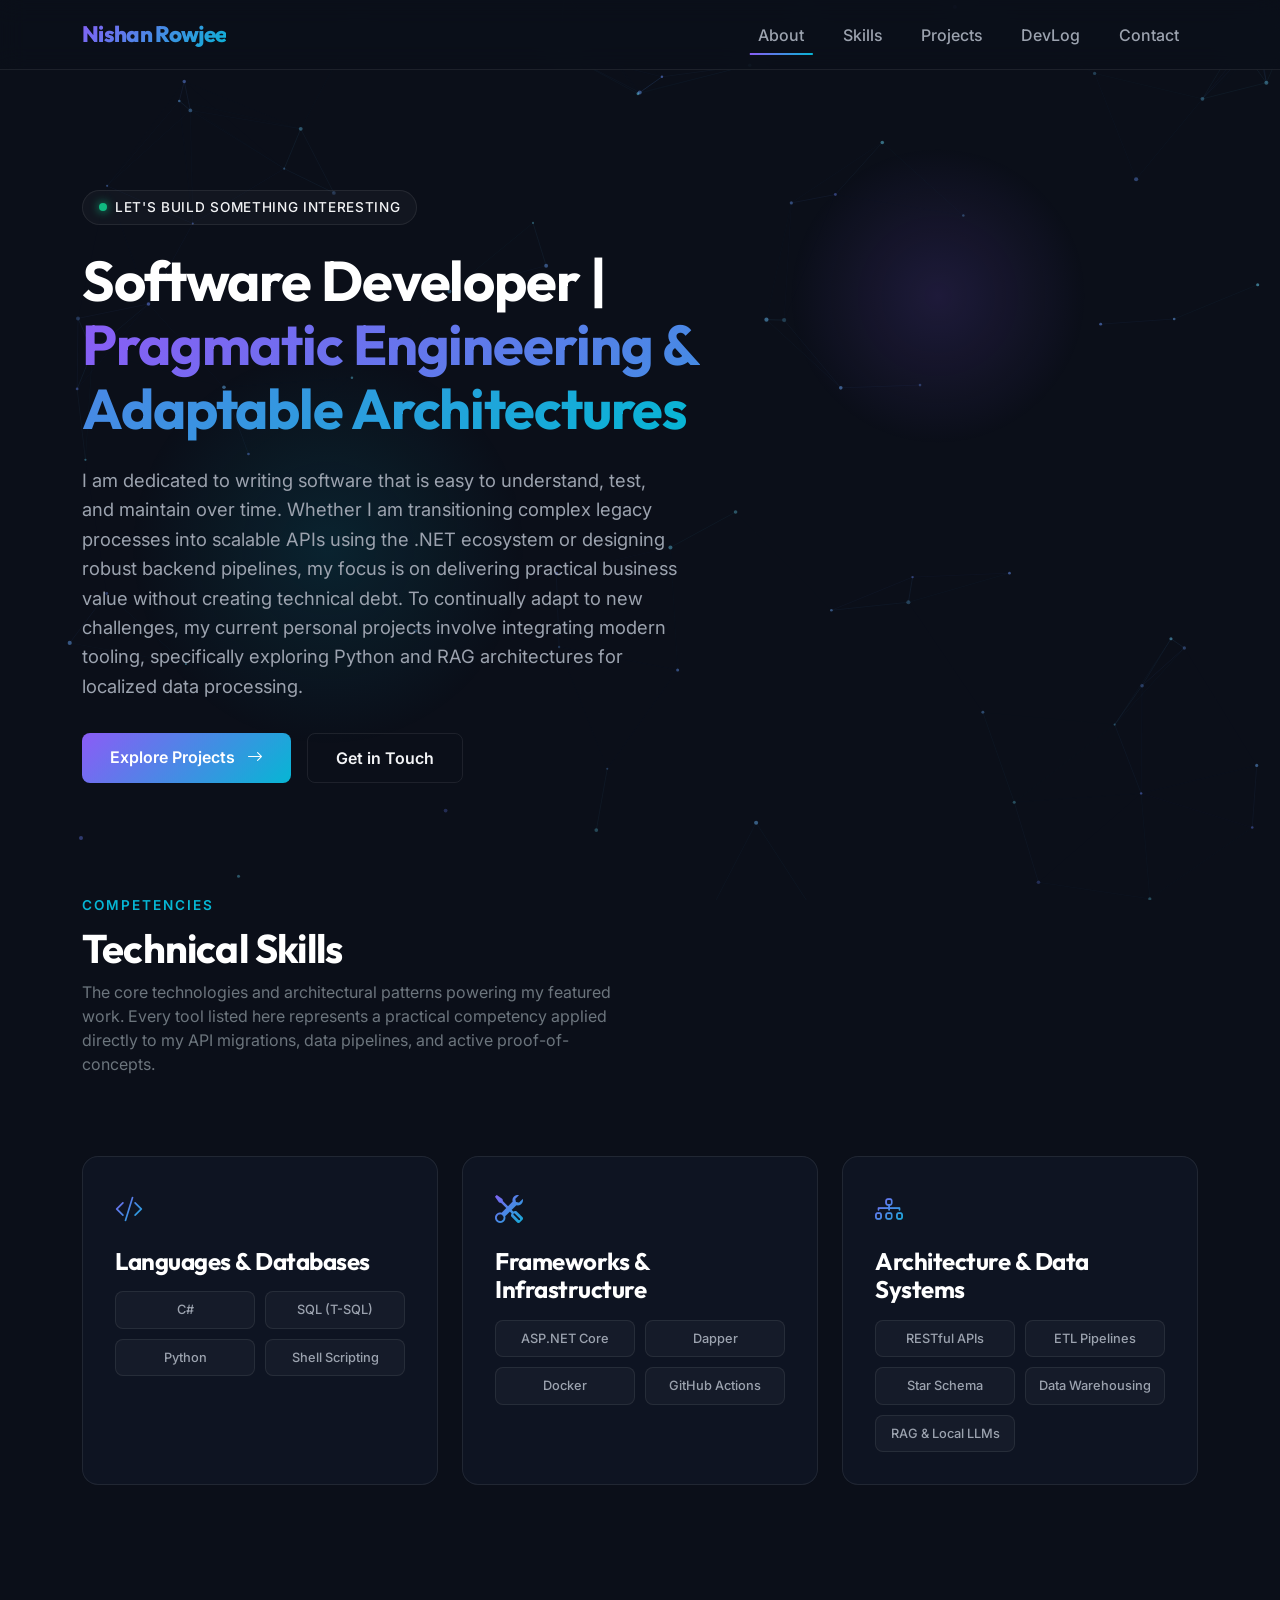
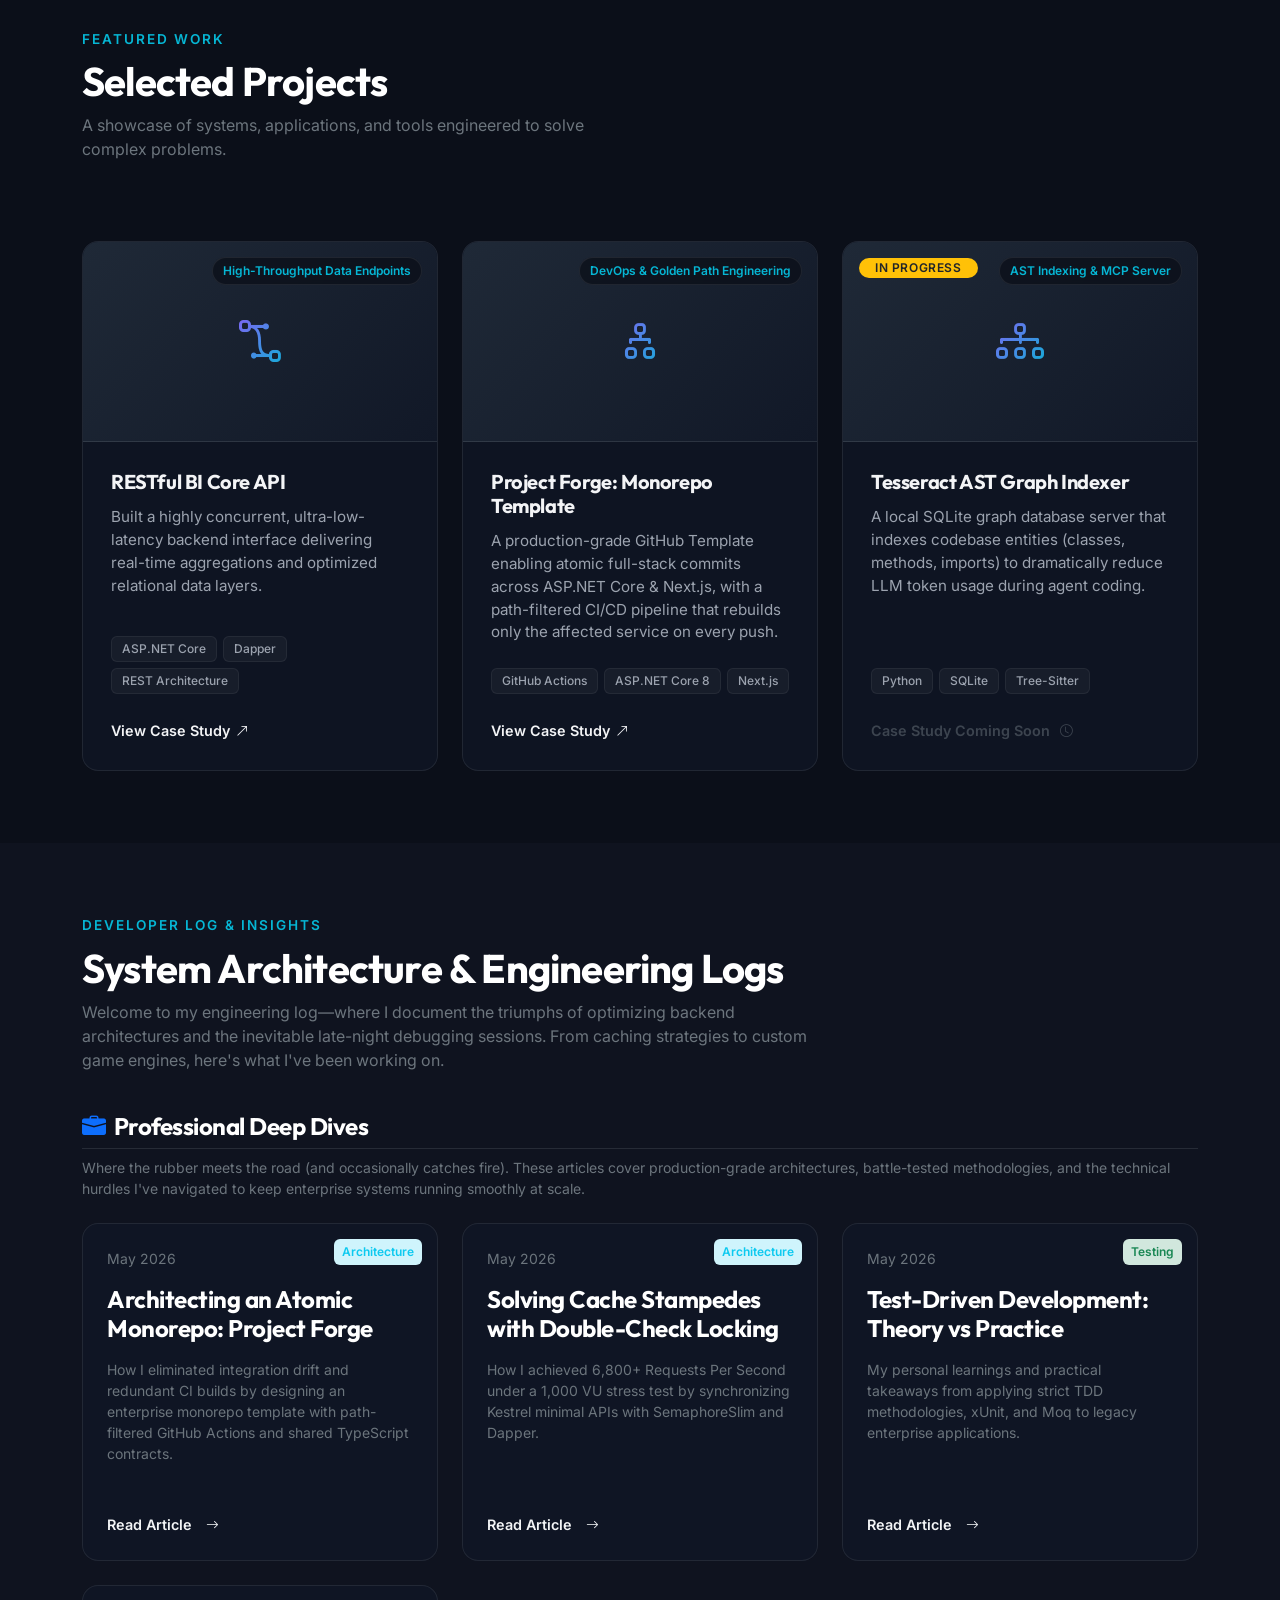
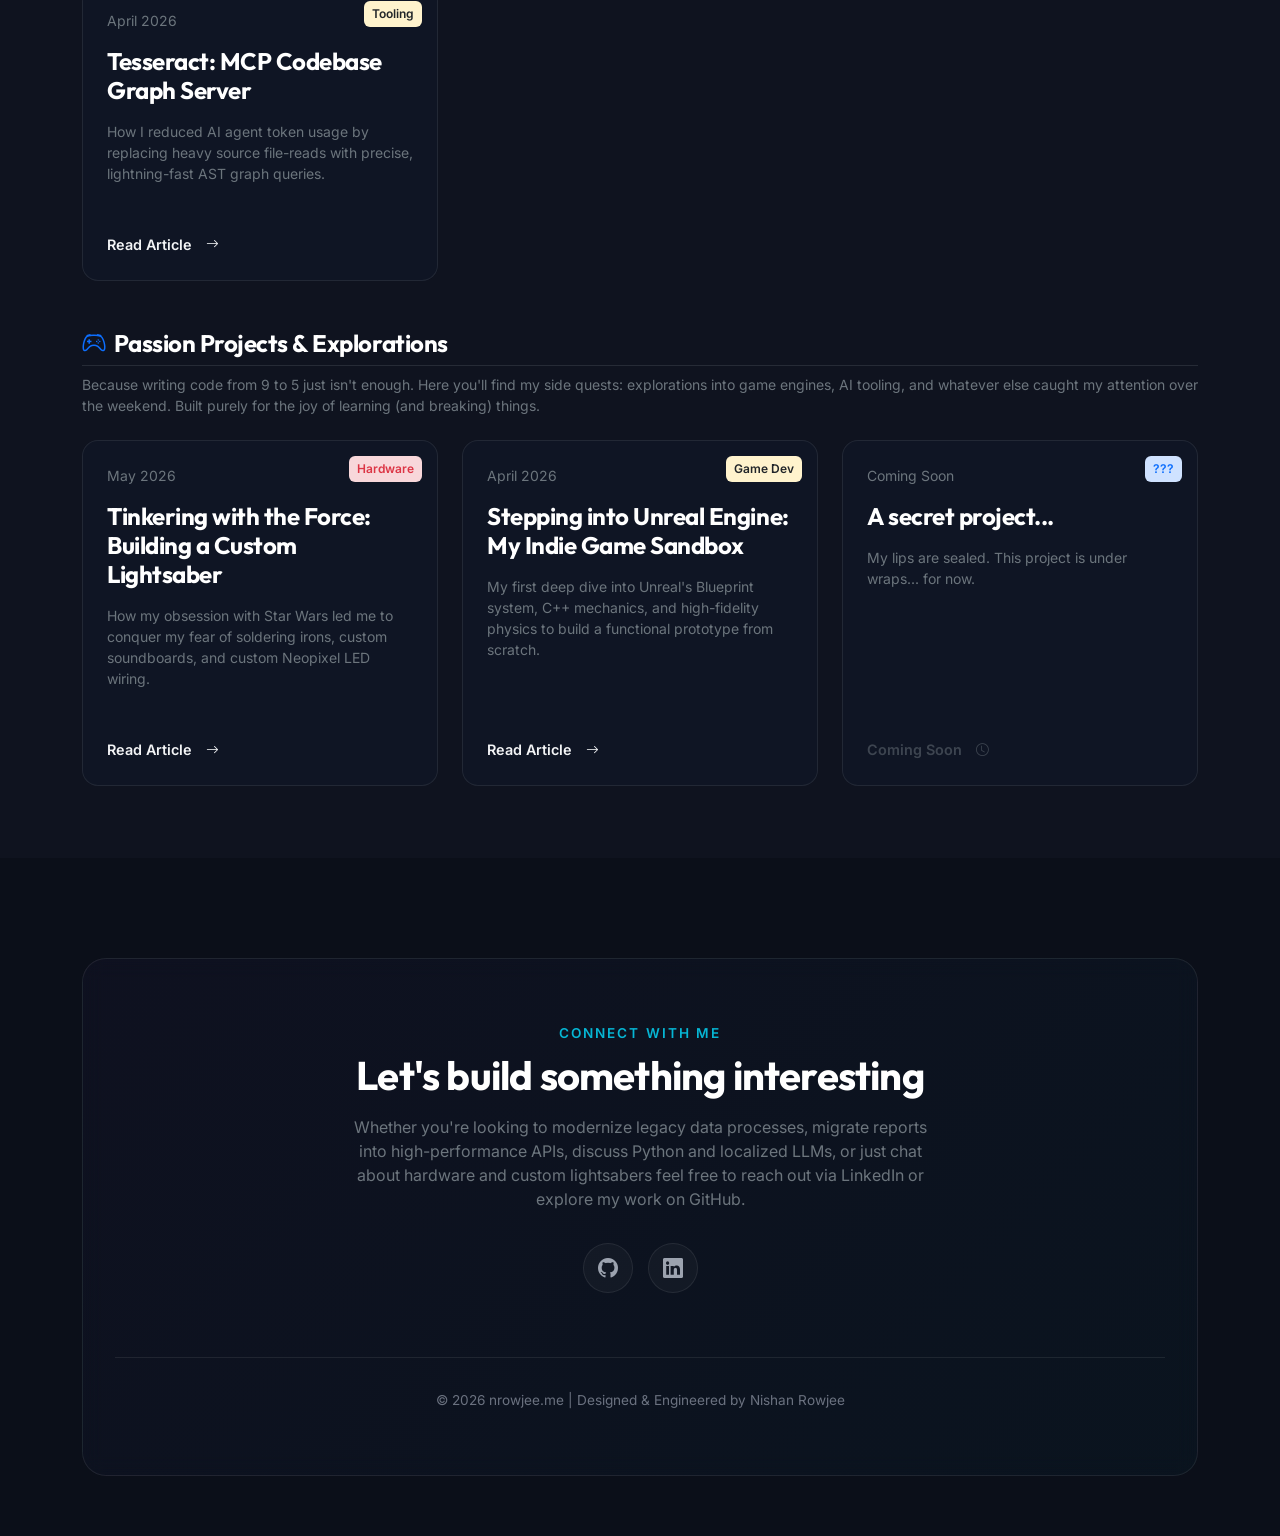
==== commit 510cd861: "feat: implement local devlog data storage, refactor post loading, and add custom mouse effect script" ====
--- a/index.html
+++ b/index.html
@@ -710,7 +710,10 @@
         });
     </script>
 
-    <!-- Script to dynamically load the DevLog posts -->
+    <!-- Devlog data (inline JS to avoid CORS issues when opening locally) -->
+    <script src="assets/data/devlog.js"></script>
+
+    <!-- Script to dynamically render the DevLog posts -->
     <script>
         document.addEventListener('DOMContentLoaded', () => {
             const professionalContainer = document.getElementById('devlog-professional-container');
@@ -718,13 +721,9 @@
 
             if (!professionalContainer || !passionContainer) return;
 
-            async function loadDevLog() {
+            function loadDevLog() {
                 try {
-                    const response = await fetch('assets/data/devlog.json');
-                    if (!response.ok) {
-                        throw new Error(`HTTP error! Status: ${response.status}`);
-                    }
-                    const data = await response.json();
+                    const data = DEVLOG_DATA;
 
                     const renderPosts = (posts, container) => {
                         let htmlContent = '';
@@ -795,6 +794,9 @@
             loadDevLog();
         });
     </script>
+
+    <!-- Custom Mouse Effect -->
+    <script src="assets/js/mouse-effect.js"></script>
 </body>
 
 </html>
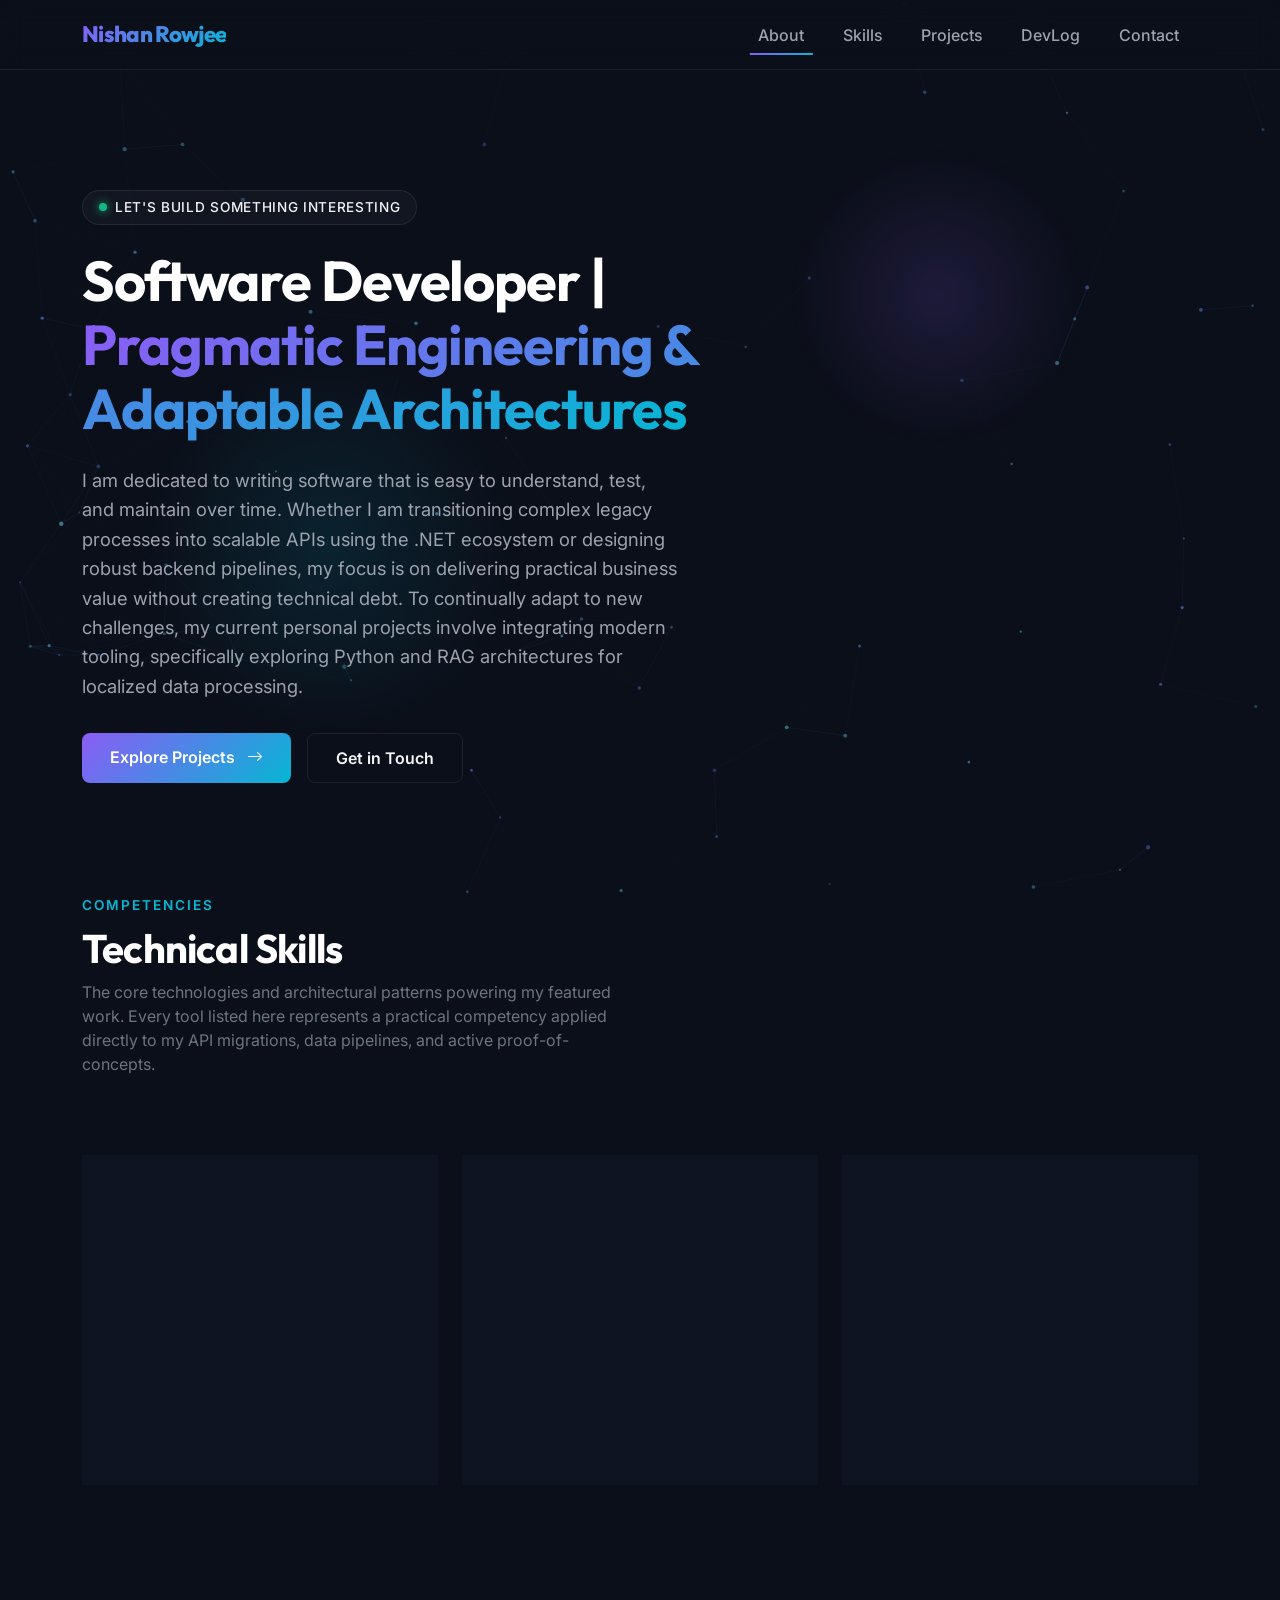
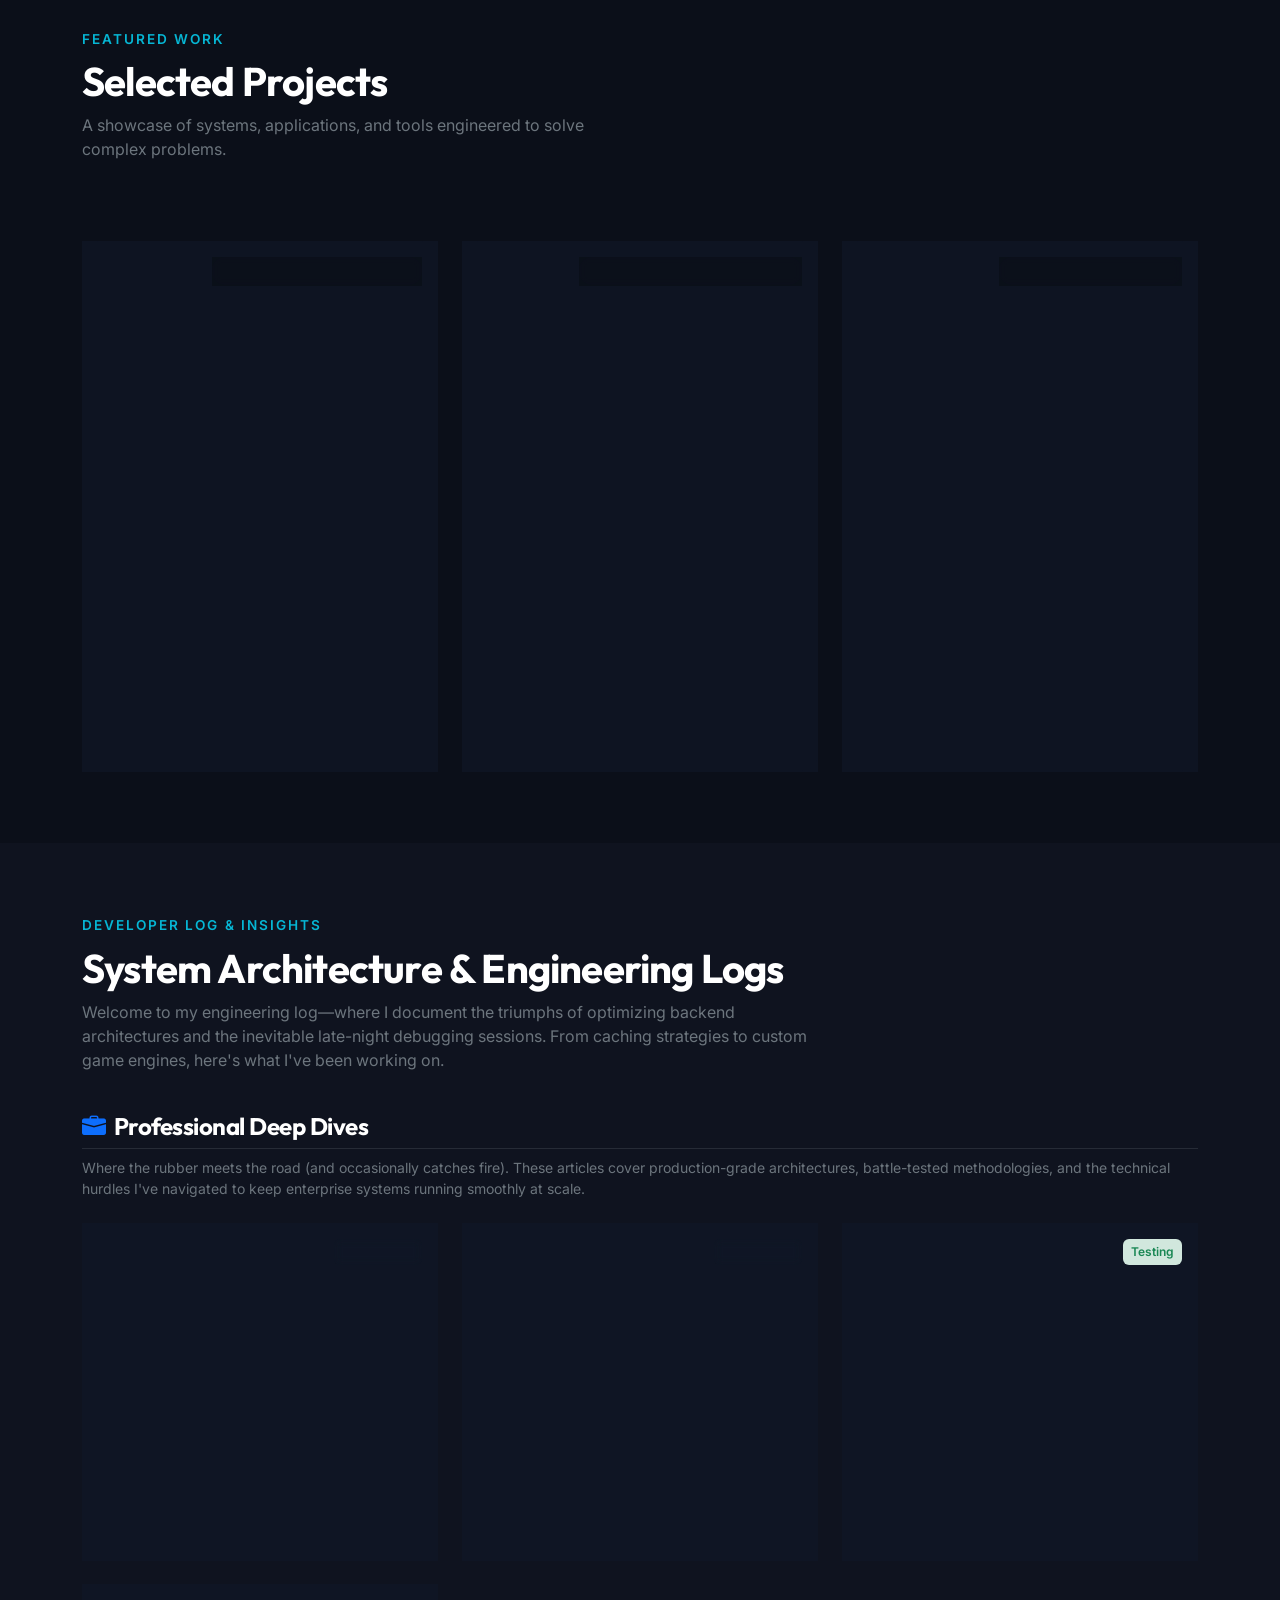
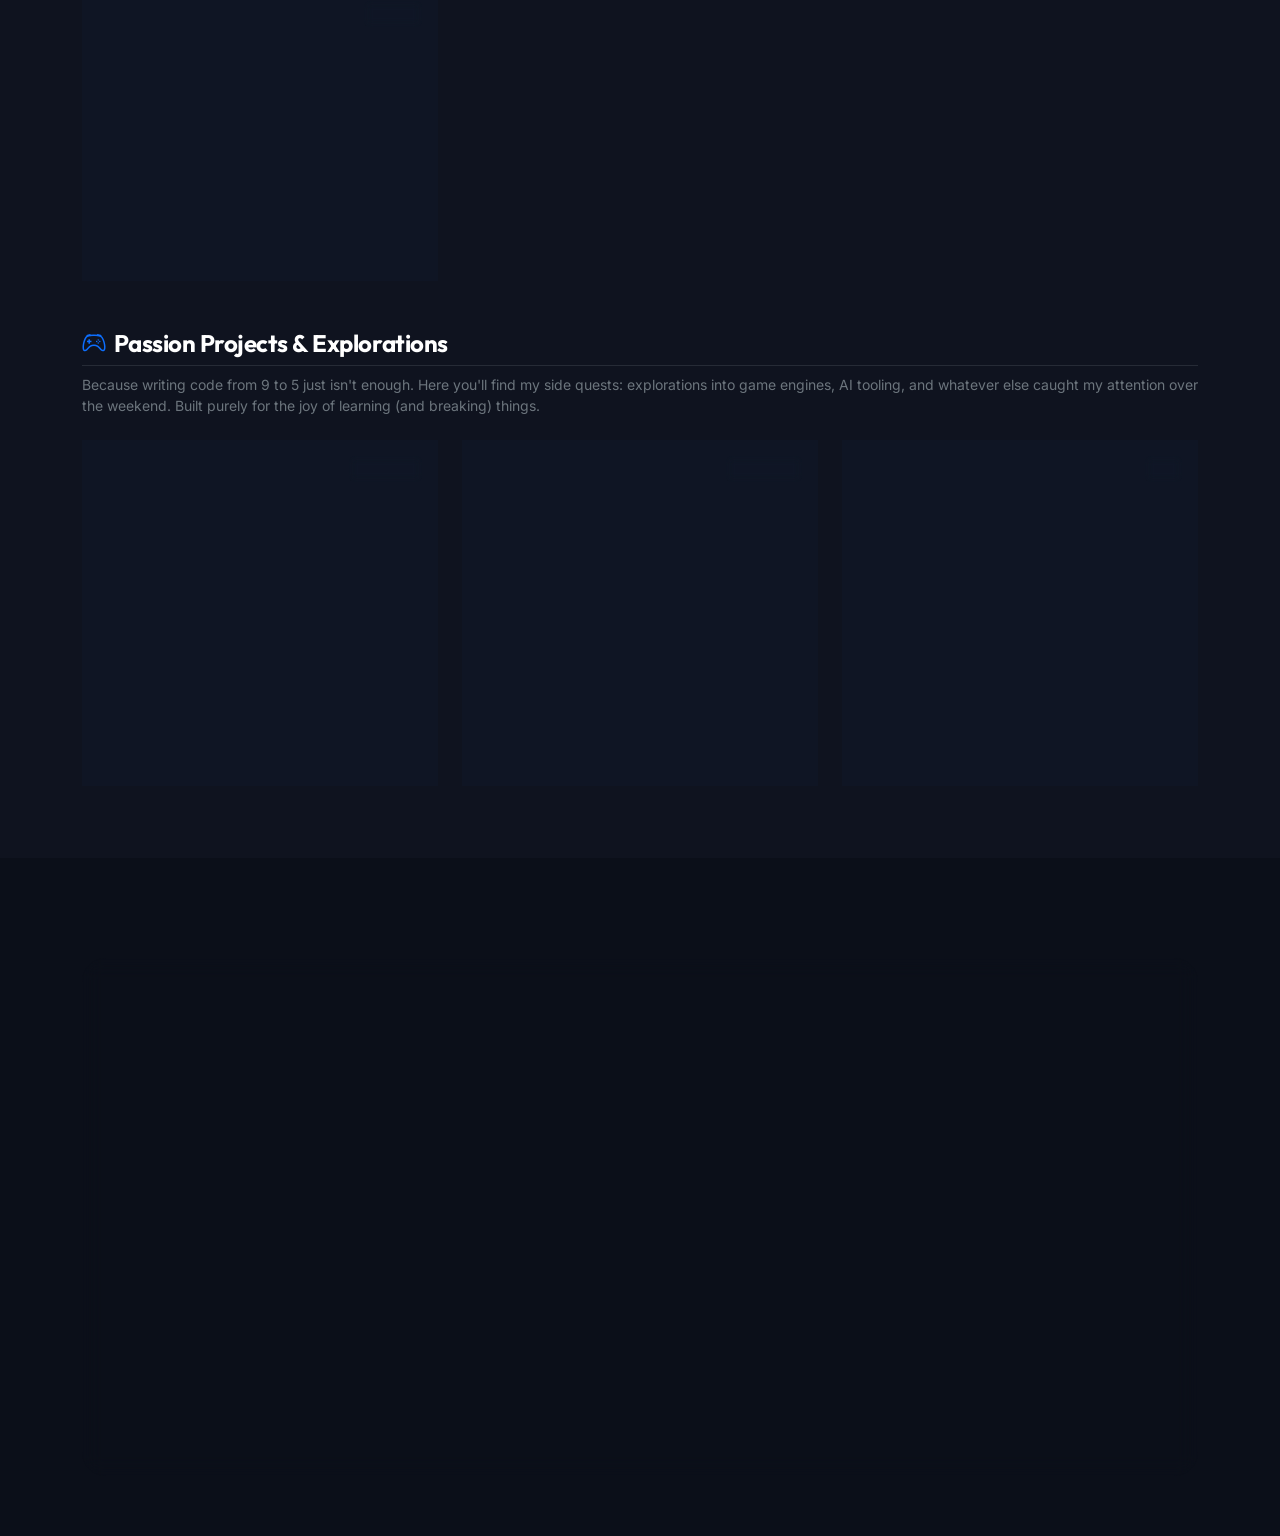
==== commit e6c5cbe8: "feat: implement global design system with custom CSS and modular mouse interaction scripts while opt" ====
--- a/index.html
+++ b/index.html
@@ -29,6 +29,8 @@
     <!-- Google Fonts: Outfit (Headings) and Inter (Body) -->
     <link rel="preconnect" href="https://fonts.googleapis.com">
     <link rel="preconnect" href="https://fonts.gstatic.com" crossorigin>
+    <link rel="preconnect" href="https://cdn.jsdelivr.net" crossorigin>
+    <link rel="preconnect" href="https://cdnjs.cloudflare.com" crossorigin>
     <link
         href="https://fonts.googleapis.com/css2?family=Inter:wght@400;500;600;700&family=Outfit:wght@600;700;800&display=swap"
         rel="stylesheet">
@@ -216,10 +218,10 @@
                                 <span class="tech-pill">Data Pipelines</span>
                             </div>
                             <div>
-                                <a href="#" class="card-link" data-bs-toggle="modal" data-bs-target="#starSchemaModal"
-                                    role="button" aria-label="View Modernized Star-Schema ETL Pipeline case study">
+                                <button type="button" class="card-link" data-bs-toggle="modal" data-bs-target="#starSchemaModal"
+                                    aria-label="View Modernized Star-Schema ETL Pipeline case study">
                                     View Case Study <i class="bi bi-arrow-up-right"></i>
-                                </a>
+                                </button>
                             </div>
                         </div>
                     </article>
@@ -245,10 +247,10 @@
                                 <span class="tech-pill">REST Architecture</span>
                             </div>
                             <div>
-                                <a href="#" class="card-link" data-bs-toggle="modal" data-bs-target="#biApiModal"
-                                    role="button" aria-label="View RESTful BI Core API case study">
+                                <button type="button" class="card-link" data-bs-toggle="modal" data-bs-target="#biApiModal"
+                                    aria-label="View RESTful BI Core API case study">
                                     View Case Study <i class="bi bi-arrow-up-right"></i>
-                                </a>
+                                </button>
                             </div>
                         </div>
                     </article>
@@ -274,10 +276,10 @@
                                 <span class="tech-pill">Next.js</span>
                             </div>
                             <div>
-                                <a href="#" class="card-link" data-bs-toggle="modal" data-bs-target="#cicdModal"
-                                    role="button" aria-label="View Project Forge Enterprise Monorepo case study">
+                                <button type="button" class="card-link" data-bs-toggle="modal" data-bs-target="#cicdModal"
+                                    aria-label="View Project Forge Enterprise Monorepo case study">
                                     View Case Study <i class="bi bi-arrow-up-right"></i>
-                                </a>
+                                </button>
                             </div>
                         </div>
                     </article>
@@ -448,7 +450,7 @@
                                         you can review a sanitized, open-source implementation of this core
                                         architectural pattern on my GitHub.
                                     </p>
-                                    <a href="#" class="btn btn-primary btn-sm btn-primary-custom" role="button">
+                                    <a href="javascript:void(0)" class="btn btn-primary btn-sm btn-primary-custom" role="button">
                                         View Sanctioned PoC Repository
                                     </a>
                                 </div>
--- a/assets/css/style.css
+++ b/assets/css/style.css
@@ -405,6 +405,10 @@
   align-items: center;
   gap: 6px;
   transition: var(--transition-smooth);
+  background: transparent;
+  border: none;
+  padding: 0;
+  cursor: pointer;
 }
 
 .card-link:hover {
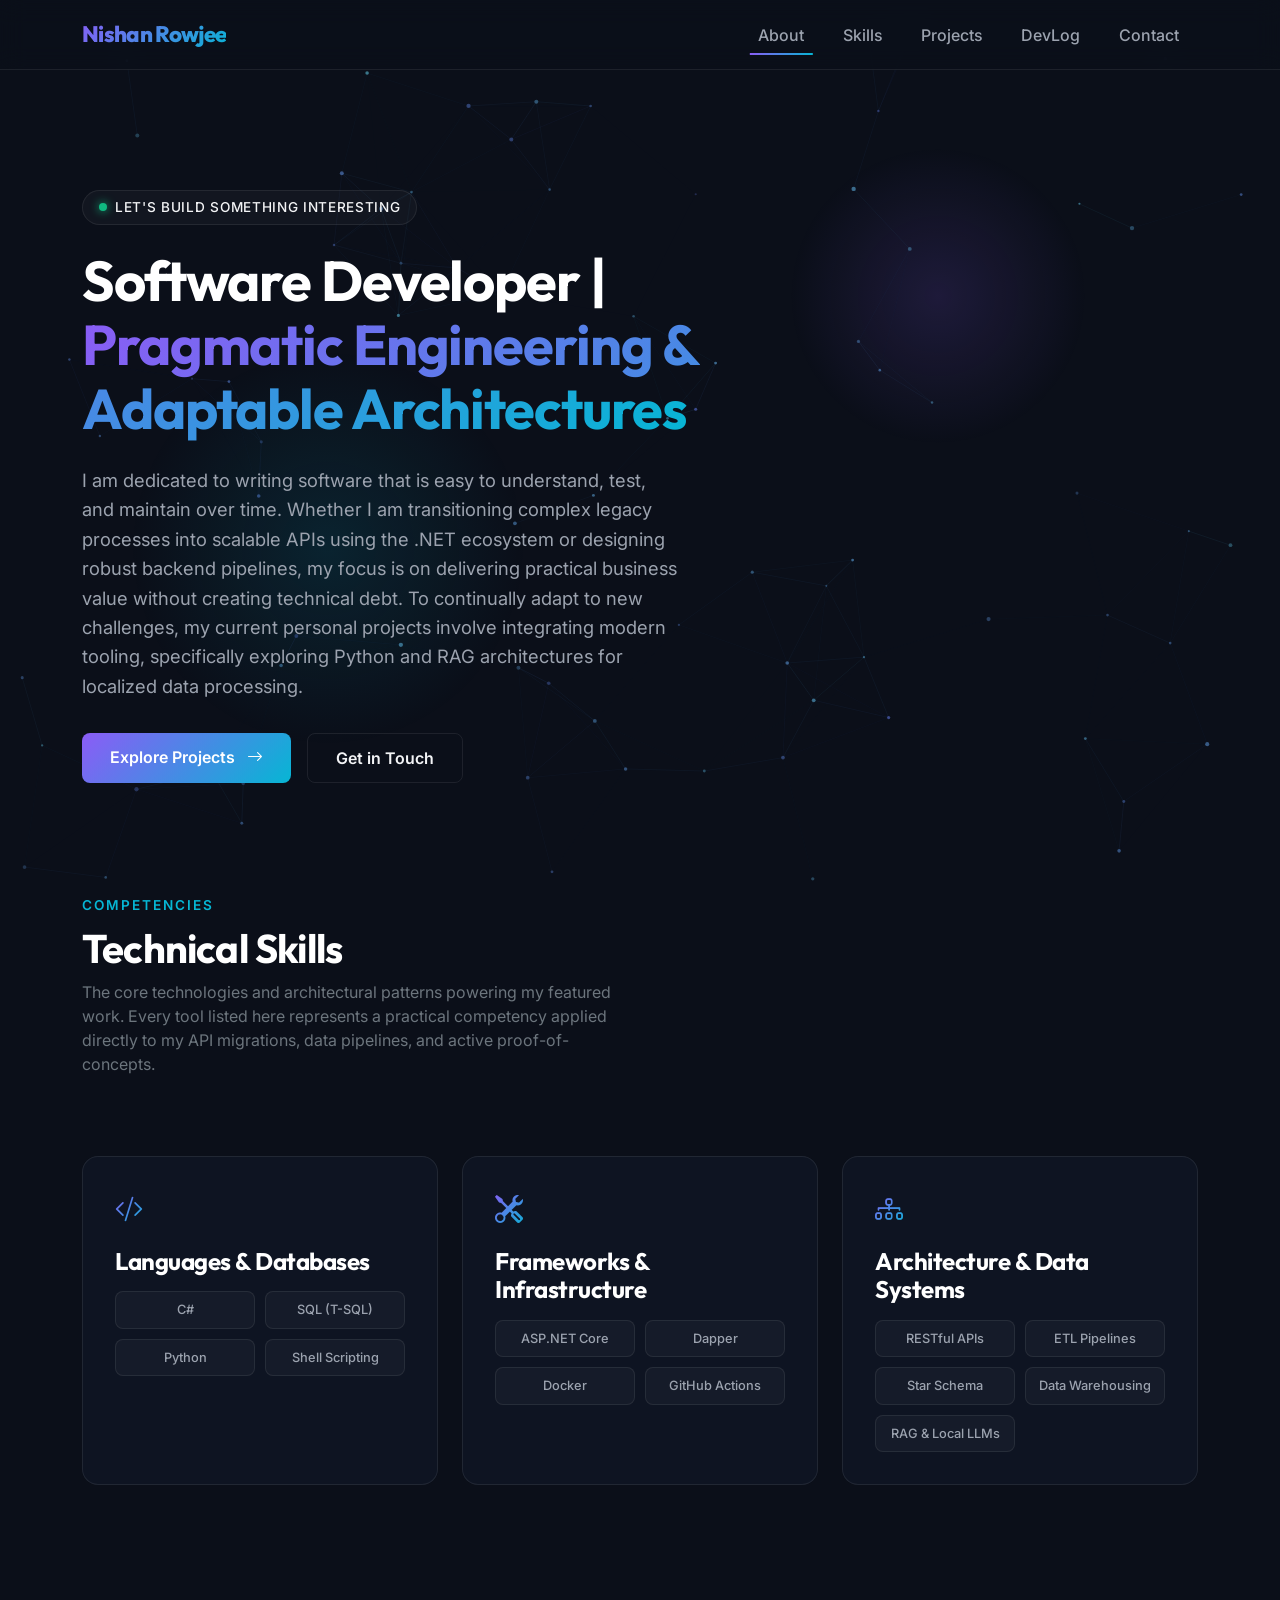
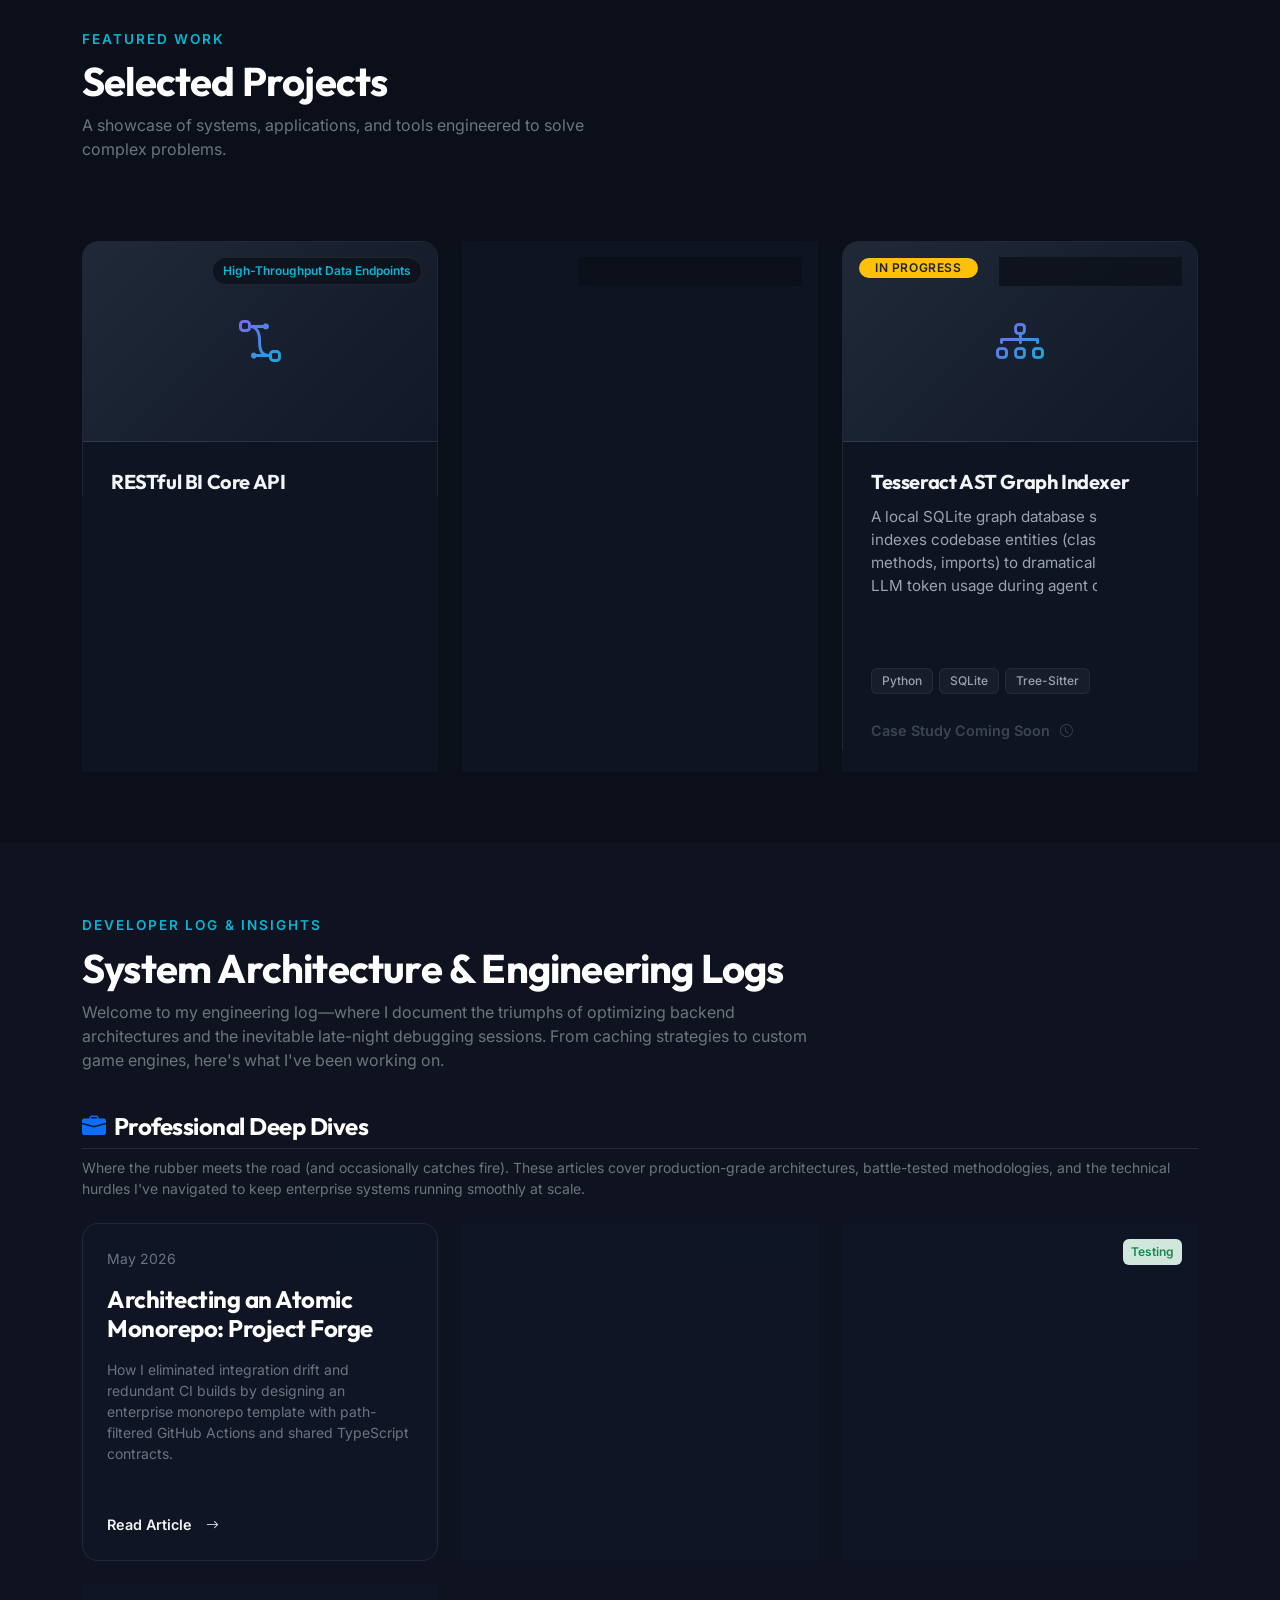
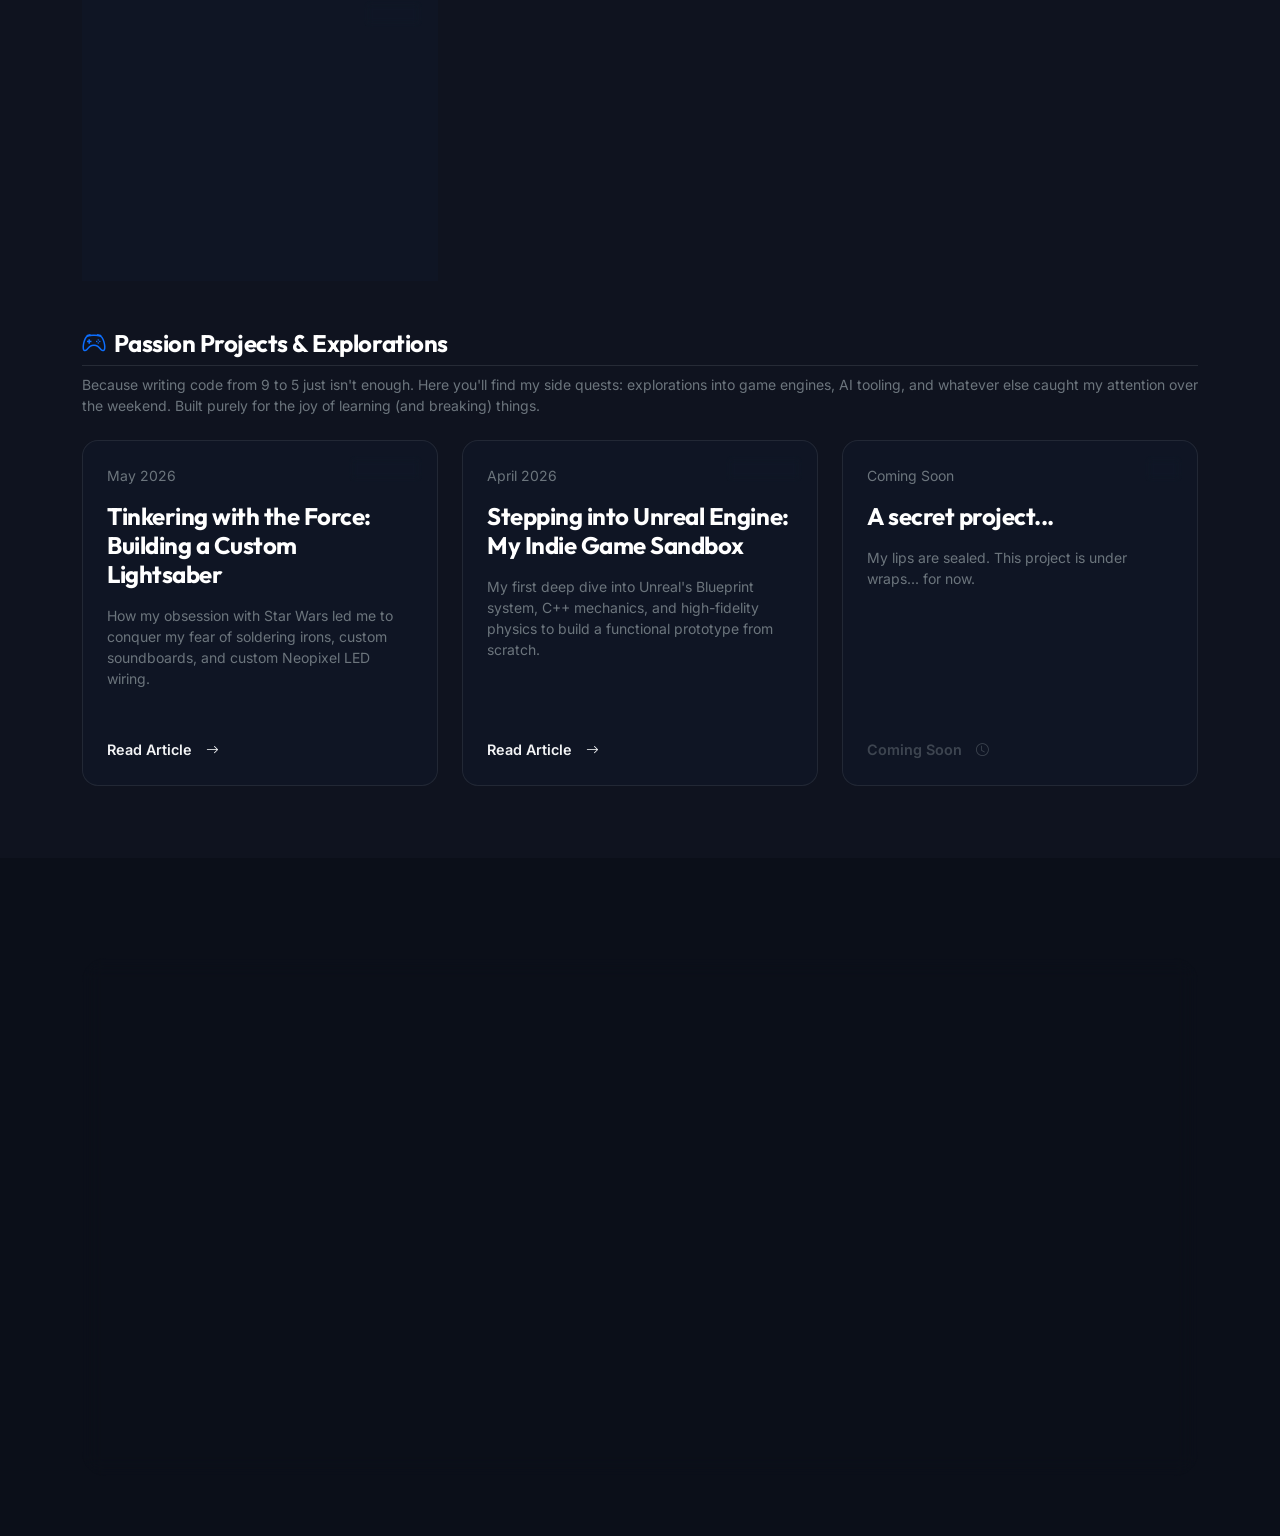
==== commit 6da4a010: "feat: implement custom glassmorphic styling, mobile nav auto-close logic, and a modular CSS system" ====
--- a/index.html
+++ b/index.html
@@ -247,8 +247,8 @@
                                 <span class="tech-pill">REST Architecture</span>
                             </div>
                             <div>
-                                <button type="button" class="card-link" data-bs-toggle="modal" data-bs-target="#biApiModal"
-                                    aria-label="View RESTful BI Core API case study">
+                                <button type="button" class="card-link" data-bs-toggle="modal"
+                                    data-bs-target="#biApiModal" aria-label="View RESTful BI Core API case study">
                                     View Case Study <i class="bi bi-arrow-up-right"></i>
                                 </button>
                             </div>
@@ -276,7 +276,8 @@
                                 <span class="tech-pill">Next.js</span>
                             </div>
                             <div>
-                                <button type="button" class="card-link" data-bs-toggle="modal" data-bs-target="#cicdModal"
+                                <button type="button" class="card-link" data-bs-toggle="modal"
+                                    data-bs-target="#cicdModal"
                                     aria-label="View Project Forge Enterprise Monorepo case study">
                                     View Case Study <i class="bi bi-arrow-up-right"></i>
                                 </button>
@@ -450,7 +451,8 @@
                                         you can review a sanitized, open-source implementation of this core
                                         architectural pattern on my GitHub.
                                     </p>
-                                    <a href="javascript:void(0)" class="btn btn-primary btn-sm btn-primary-custom" role="button">
+                                    <a href="javascript:void(0)" class="btn btn-primary btn-sm btn-primary-custom"
+                                        role="button">
                                         View Sanctioned PoC Repository
                                     </a>
                                 </div>
@@ -797,6 +799,31 @@
         });
     </script>
 
+    <script>
+        document.addEventListener('DOMContentLoaded', () => {
+            const navCollapse = document.getElementById('navbarContent');
+            const navToggler = document.querySelector('.navbar-toggler');
+
+            if (navCollapse && navToggler) {
+                const bsCollapse = bootstrap.Collapse.getOrCreateInstance(navCollapse, { toggle: false });
+
+                navCollapse.querySelectorAll('.nav-link').forEach(link => {
+                    link.addEventListener('click', () => {
+                        if (navCollapse.classList.contains('show')) bsCollapse.hide();
+                    });
+                });
+
+                document.addEventListener('click', e => {
+                    if (navCollapse.classList.contains('show')
+                        && !navCollapse.contains(e.target)
+                        && !navToggler.contains(e.target)) {
+                        bsCollapse.hide();
+                    }
+                });
+            }
+        });
+    </script>
+
     <!-- Custom Mouse Effect -->
     <script src="assets/js/mouse-effect.js"></script>
 </body>
--- a/assets/css/style.css
+++ b/assets/css/style.css
@@ -105,6 +105,25 @@
   border-bottom: 1px solid var(--border-glass);
   padding: 0.8rem 0;
   transition: var(--transition-smooth);
+  z-index: 1030;
+  position: sticky;
+}
+
+@media (max-width: 991.98px) {
+
+  .custom-navbar .navbar-collapse.show,
+  .custom-navbar .navbar-collapse.collapsing {
+    background: rgba(11, 15, 25, 0.97);
+    backdrop-filter: blur(16px);
+    -webkit-backdrop-filter: blur(16px);
+    border-top: 1px solid var(--border-glass);
+    padding: 0.5rem 0 1rem 0;
+    margin: 0 -12px;
+    padding-left: 12px;
+    padding-right: 12px;
+    position: relative;
+    z-index: 1030;
+  }
 }
 
 .custom-navbar .navbar-brand {
